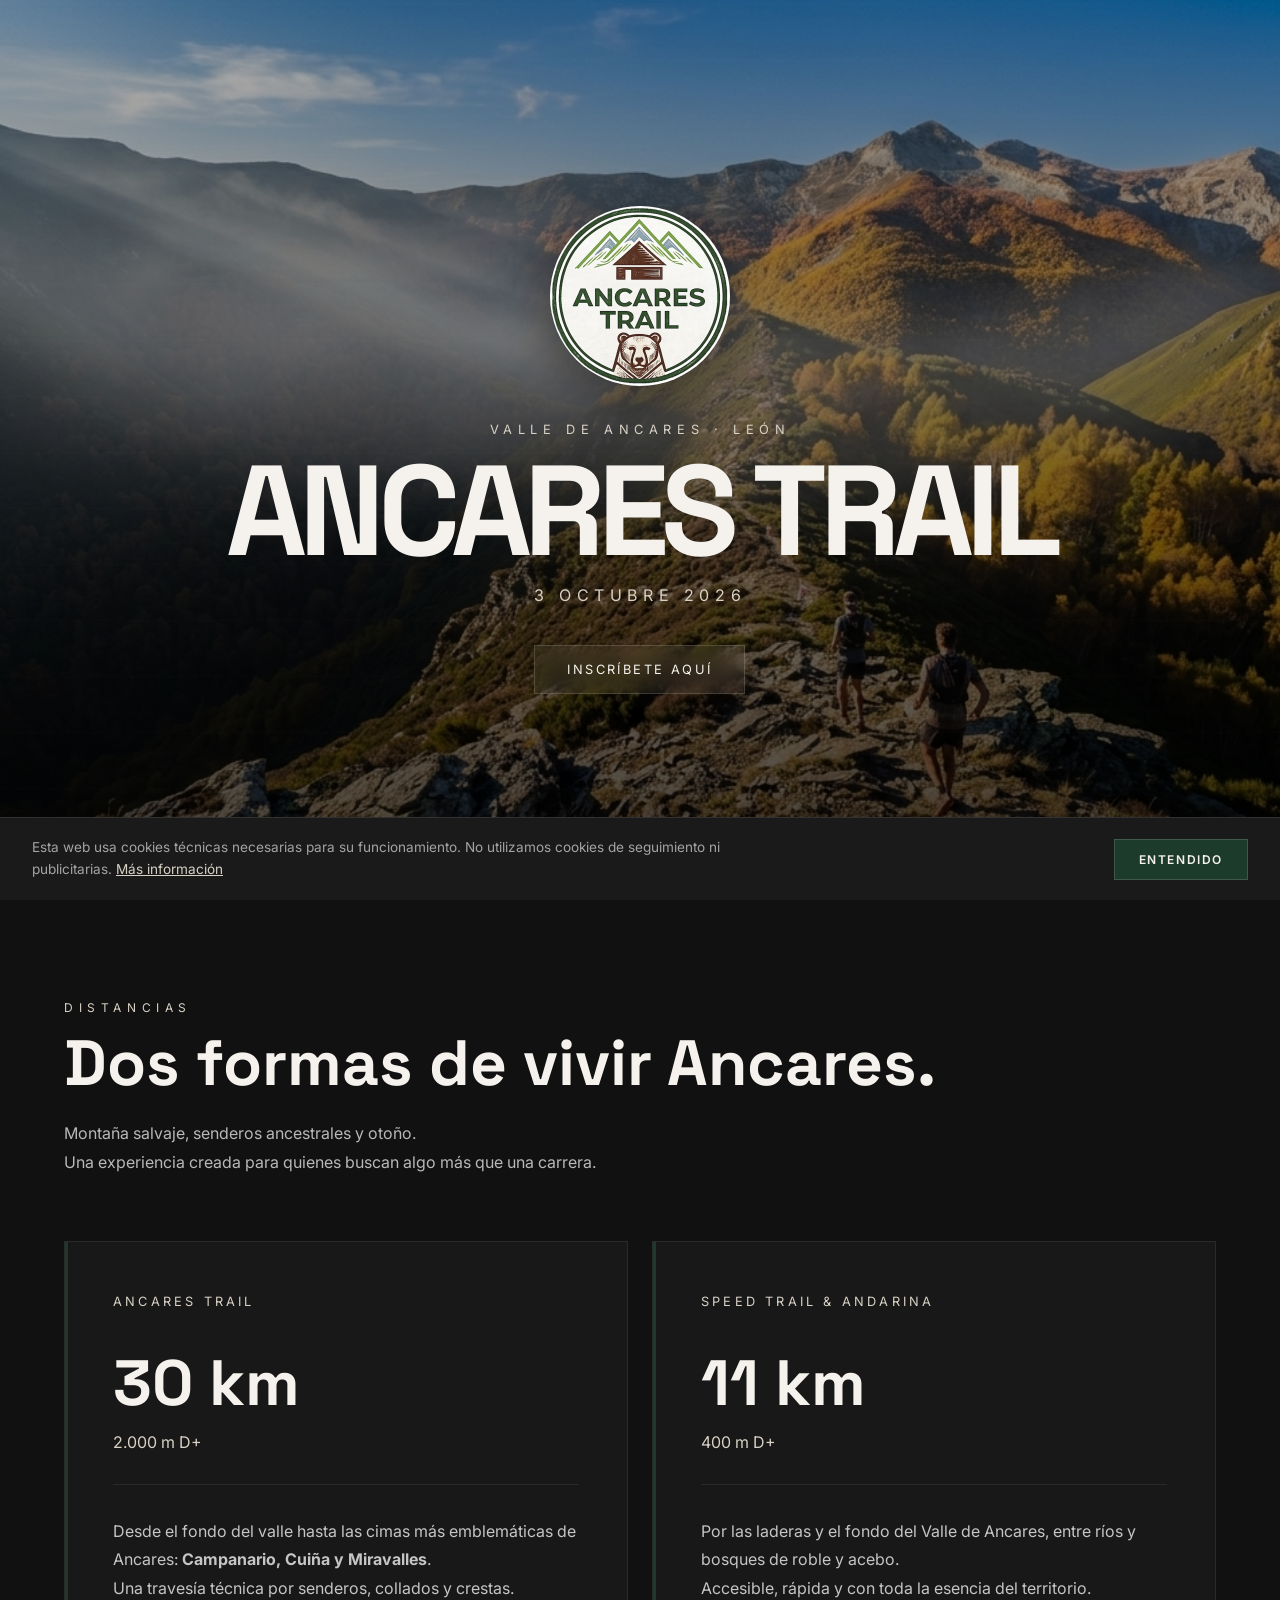
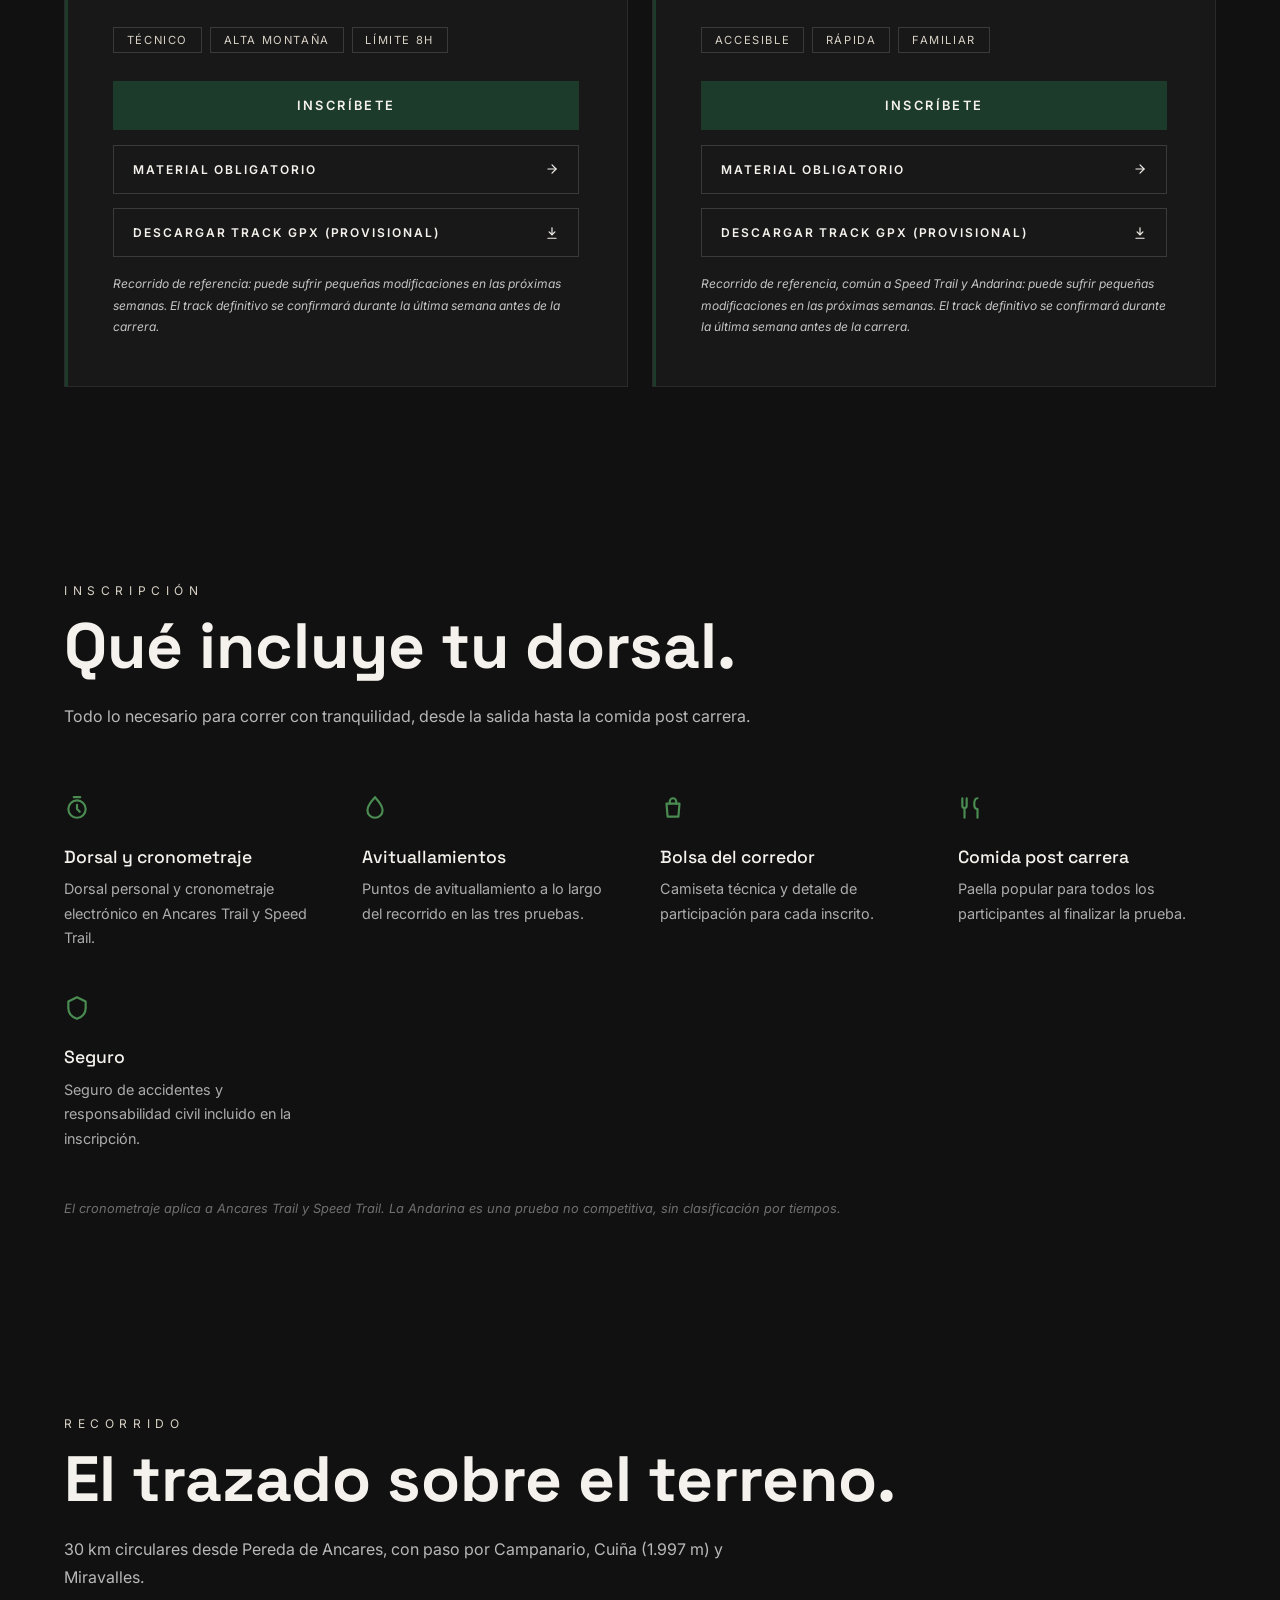
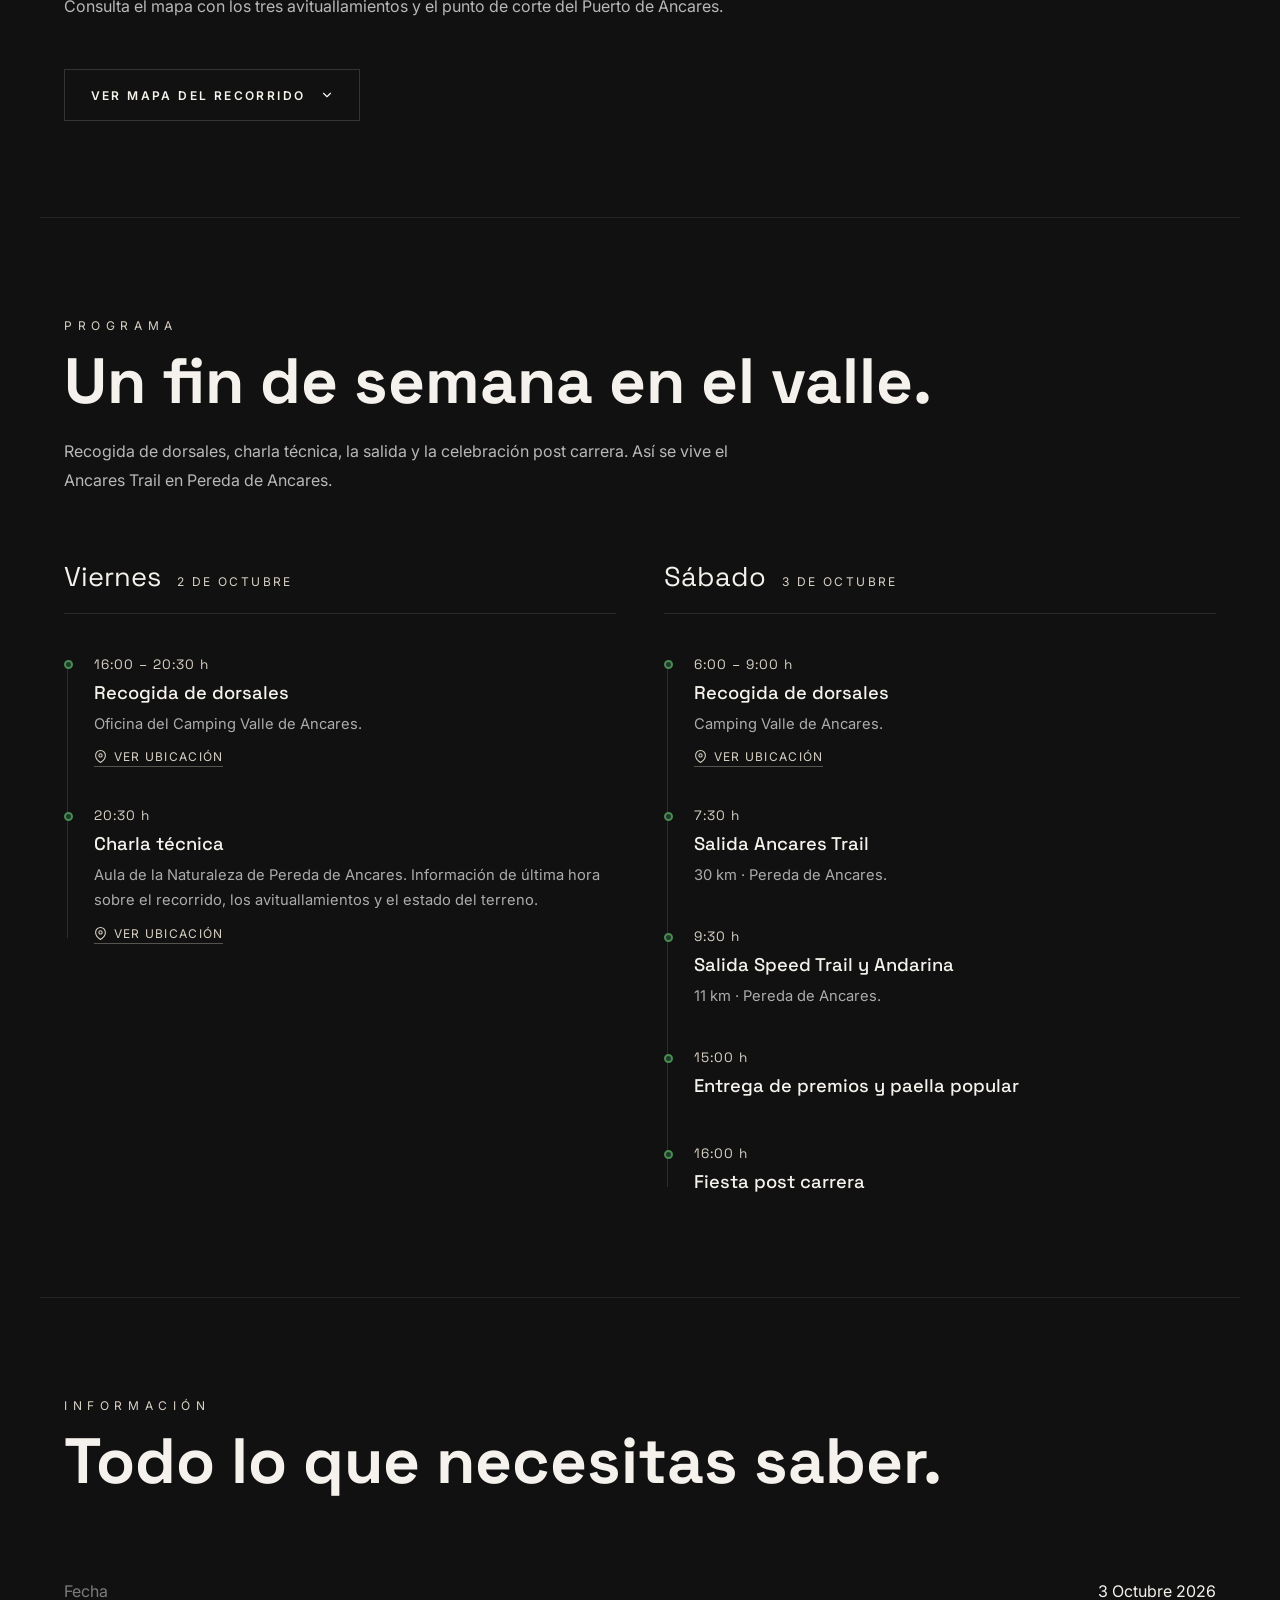
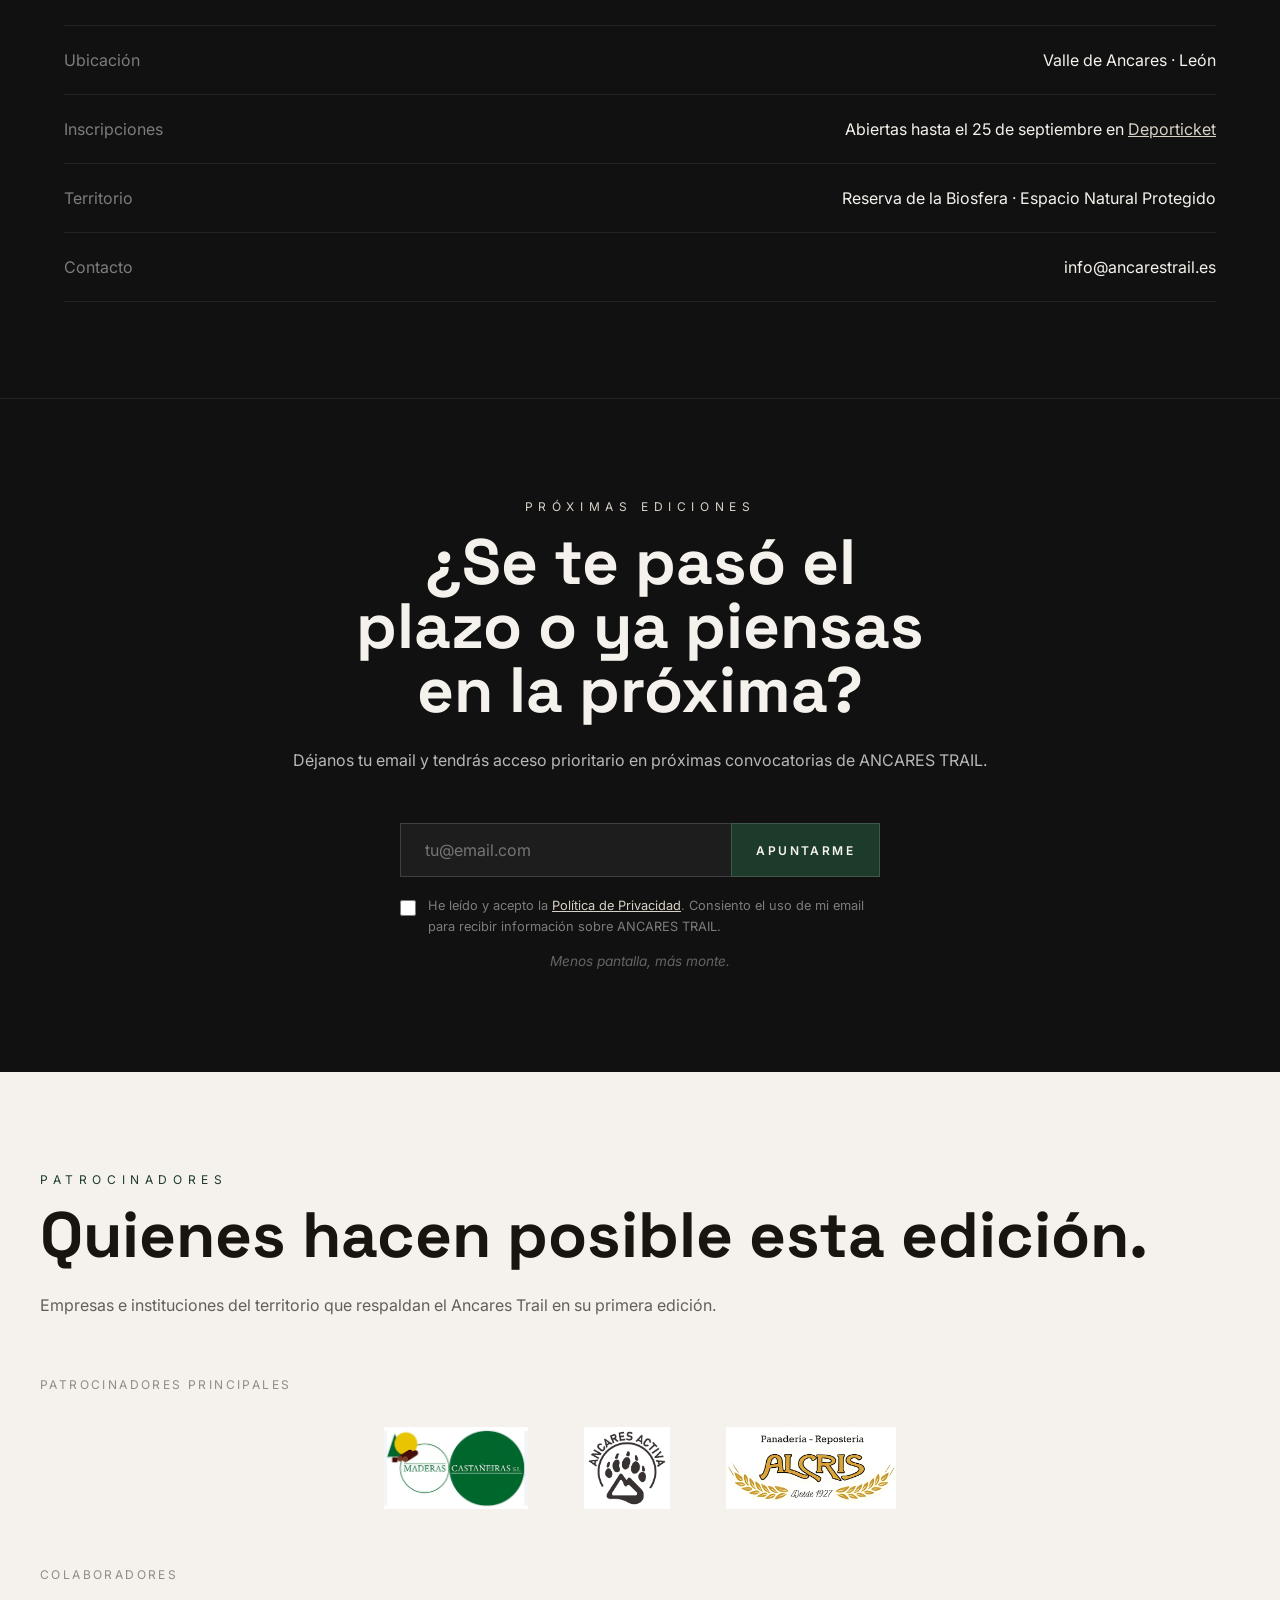
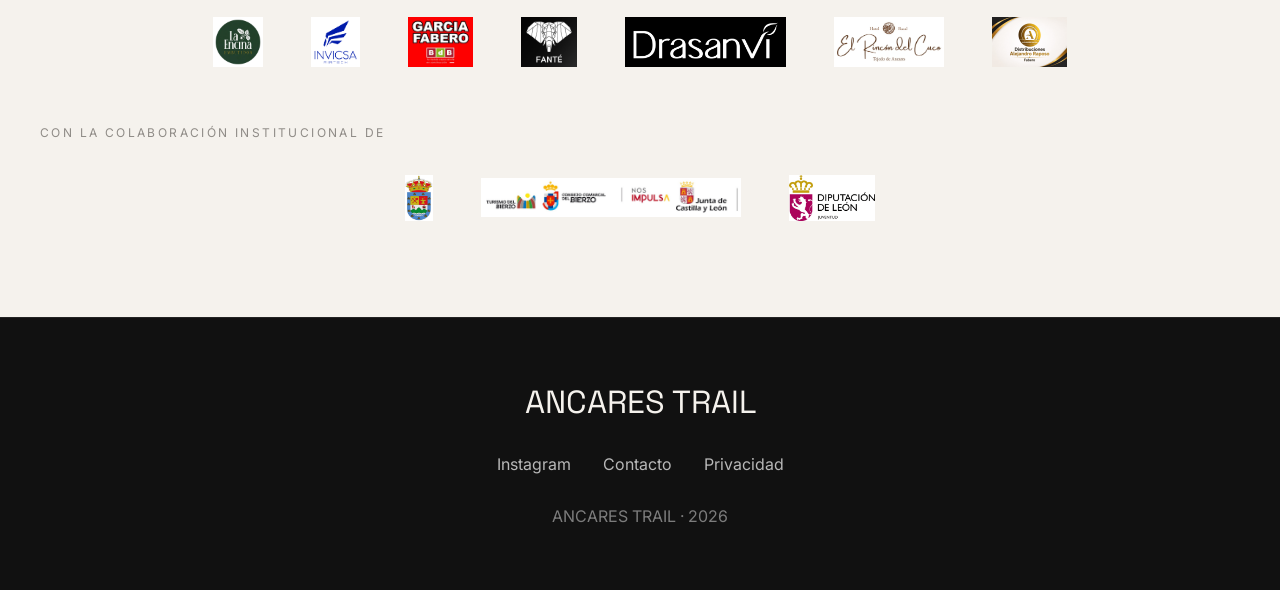
==== index.html @ 81d42a2b "Add files via upload" ====
<!DOCTYPE html>
<html lang="es">
<head>

<meta name="description" content="ANCARES TRAIL - carrera de trail running en el Valle de Ancares, El Bierzo, León, 3 de octubre de 2026:  30 km por Campanario, Cuiña y Miravalles. Montaña salvaje, otoño y una experiencia premium en uno de los territorios más espectaculares del norte de España. 3 de octubre de 2026.">
<meta name="keywords" content="Ancares Trail, trail running León, trail running El Bierzo, trail running Bierzo, carrera trail león 2026, carrera trail bierzo 2026, carrera trail norte España, carrera montaña León, trail Ancares, carrera trail España, trail running Castilla y León, Cuiña, Miravalles, Campanario, Valle de Ancares">
<meta name="author" content="ANCARES TRAIL">
<meta name="robots" content="index, follow">
<meta name="geo.region" content="ES-LE">
<meta name="geo.placename" content="Valle de Ancares, El Bierzo, León">
<link rel="canonical" href="https://ancarestrail.es/">

<link rel="icon" type="image/png" sizes="48x48" href="favicon-48x48.png">
<link rel="apple-touch-icon" href="apple-touch-icon.png">

<meta property="og:title" content="ANCARES TRAIL | Trail Running en el Valle de Ancares, El Bierzo - León 2026">
<meta property="og:description" content="Trail de alta montaña en Ancares, 30km y 2000m positivos, 3 de octubre de 2026.">
<meta property="og:image" content="https://ancarestrail.es/logo.jpg">
<meta property="og:url" content="https://ancarestrail.es/">
<meta property="og:type" content="website">

<meta name="twitter:card" content="summary_large_image">
<meta name="twitter:title" content="ANCARES TRAIL | Trail Running El Bierzo · León 2026">
<meta name="twitter:description" content="Trail running en el Valle de Ancares, El Bierzo - León 2026">
<meta name="twitter:image" content="https://ancarestrail.es/logo.jpg">

<script type="application/ld+json">
{
  "@context": "https://schema.org",
  "@type": "SportsEvent",
  "name": "ANCARES TRAIL",
  "alternateName": "Trail Running El Bierzo 2026",
  "startDate": "2026-10-03T08:00:00",
  "endDate": "2026-10-03T20:00:00",
  "eventAttendanceMode": "https://schema.org/OfflineEventAttendanceMode",
  "eventStatus": "https://schema.org/EventScheduled",
  "url": "https://ancarestrail.es",
  "location": {
    "@type": "Place",
    "name": "Valle de Ancares",
    "address": {
      "@type": "PostalAddress",
      "addressLocality": "Pereda de Ancares",
      "addressRegion": "León",
      "addressCountry": "ES",
      "postalCode": "24430"
    },
    "geo": {
      "@type": "GeoCoordinates",
      "latitude": "42.8333",
      "longitude": "-6.8167"
    }
  },
  "image": [
    "https://ancarestrail.es/AncaresTrail_CircoGlaciar.png",
    "https://ancarestrail.es/logo.jpg"
  ],
  "description": "Carrera de trail running en el Valle de Ancares y El Bierzo, León. 30 km por las cimas de Campanario, Cuiña y Miravalles con 2.000 m de desnivel positivo. 3 de octubre de 2026.",
  "keywords": "trail running León, trail El Bierzo, trail Ancares, carrera montaña León 2026, Os Ancares",
  "organizer": {
    "@type": "Organization",
    "name": "ANCARES TRAIL",
    "url": "https://ancarestrail.es",
    "email": "info@ancarestrail.es"
  },
  "offers": {
    "@type": "Offer",
    "availability": "https://schema.org/InStock",
    "validThrough": "2026-09-20",
    "url": "https://www.deporticket.com/web-evento/13855-ancares-trail"
  }
}
</script>

<meta charset="UTF-8">
<meta name="viewport" content="width=device-width, initial-scale=1.0">
<title>ANCARES TRAIL | Trail Running en el Valle de Ancares, El Bierzo - León 2026</title>

<link rel="preconnect" href="https://fonts.googleapis.com">
<link rel="preconnect" href="https://fonts.gstatic.com" crossorigin>
<link href="https://fonts.googleapis.com/css2?family=Inter:wght@300;400;500;600&family=Space+Grotesk:wght@400;500;700&display=swap" rel="stylesheet">

<style>

*{ margin:0; padding:0; box-sizing:border-box; max-width:100%; }

:root{
  --black:#111111;
  --forest:#1D3B2A;
  --stone:#D8D1C5;
  --off:#F5F2ED;
  --earth:#5E4632;
  --green:#4a8c52;
}

html{
  scroll-behavior:smooth;
  overflow-x:hidden;
  max-width:100%;
}

body{
  background:var(--black);
  color:var(--off);
  font-family:'Inter',sans-serif;
  overflow-x:hidden;
  max-width:100%;
  width:100%;
}

/* HERO */
.hero{
  position:relative;
  min-height:100vh;
  display:flex;
  align-items:center;
  justify-content:center;
  text-align:center;
  padding:2rem;
  overflow:hidden;
  background:#0f1f11;
}

/* Foto de fondo con zoom lento */
.hero-bg{
  position:absolute;
  inset:0;
  background-image: url('AncaresTrail_CircoGlaciar.png');
  background-size: cover;
  background-position: center 35%;
  background-repeat: no-repeat;
  animation: slowzoom 24s ease-in-out infinite alternate;
  will-change: transform;
}

/* Overlay: más oscuro abajo para que el texto respire */
.hero-overlay{
  position:absolute;
  inset:0;
  background:
    linear-gradient(
      to bottom,
      rgba(0,0,0,.30) 0%,
      rgba(0,0,0,.45) 40%,
      rgba(0,0,0,.72) 100%
    );
  z-index:1;
}

/* Líneas de curva de nivel */
.hero::before{
  content:'';
  position:absolute;
  inset:0;
  z-index:2;
  background: repeating-linear-gradient(
    0deg, transparent, transparent 55px,
    rgba(255,255,255,.018) 56px
  );
  pointer-events:none;
}

.hero-content{
  position:relative;
  z-index:3;
  max-width:900px;
  animation:fade 1.5s ease;
}

@keyframes slowzoom{
  from{ transform:scale(1.0); }
  to{   transform:scale(1.08); }
}

.logo{
  width:180px;
  aspect-ratio:1/1;
  object-fit:contain;
  border-radius:50%;
  margin-bottom:2rem;
  box-shadow:0 20px 50px rgba(0,0,0,.45);
}

.hero-small{
  text-transform:uppercase;
  letter-spacing:.35rem;
  font-size:.8rem;
  color:var(--stone);
  margin-bottom:1rem;
}

.hero h1{
  font-family:'Space Grotesk',sans-serif;
  font-size:clamp(4rem,10vw,8rem);
  line-height:.9;
  letter-spacing:-0.06em;
  margin-bottom:1rem;
}

.hero-date{
  letter-spacing:.35rem;
  text-transform:uppercase;
  color:var(--stone);
  margin-bottom:2.5rem;
}

.hero-btn{
  display:inline-block;
  padding:1rem 2rem;
  border:1px solid rgba(255,255,255,.15);
  color:var(--off);
  text-decoration:none;
  text-transform:uppercase;
  letter-spacing:.15rem;
  font-size:.8rem;
  background:rgba(255,255,255,.05);
  backdrop-filter:blur(10px);
  transition:.4s ease;
}

.hero-btn:hover{ background:rgba(255,255,255,.12); transform:translateY(-2px); }

/* INSCRIPCIÓN — CTA sólido hacia Deporticket */
.enroll-btn{
  display:inline-block;
  padding:1rem 2.2rem;
  border:1px solid var(--forest);
  background:var(--forest);
  color:var(--off);
  text-decoration:none;
  text-transform:uppercase;
  letter-spacing:.15rem;
  font-size:.8rem;
  font-weight:600;
  transition:.3s ease;
}

.enroll-btn:hover{ background:#2a5238; border-color:#2a5238; transform:translateY(-2px); }

.enroll-cta{
  max-width:600px;
  margin:0 auto 3rem;
  text-align:center;
  padding:2rem;
  border:1px solid rgba(255,255,255,.1);
  background:rgba(255,255,255,.03);
}

.enroll-cta p{
  color:rgba(255,255,255,.75);
  margin-bottom:1.2rem;
}

.enroll-cta .enroll-deadline{
  color:var(--stone);
  font-weight:600;
}

.card-actions .enroll-btn{
  width:100%;
  text-align:center;
  box-sizing:border-box;
}

/* SECTIONS */
.section{
  max-width:1200px;
  margin:auto;
  padding:6rem 1.5rem;
}

.eyebrow{
  display:inline-block;
  margin-bottom:1rem;
  text-transform:uppercase;
  letter-spacing:.35rem;
  color:var(--stone);
  font-size:.75rem;
}

.title{
  font-family:'Space Grotesk',sans-serif;
  font-size:clamp(2rem,5vw,4rem);
  line-height:1;
  margin-bottom:1.5rem;
}

.intro{
  max-width:700px;
  line-height:1.8;
  color:rgba(255,255,255,.7);
}

/* CARDS */
.cards{
  display:grid;
  grid-template-columns:repeat(auto-fit,minmax(300px,1fr));
  gap:1.5rem;
  margin-top:4rem;
}

.card{
  padding:3rem;
  border:1px solid rgba(255,255,255,.08);
  background:rgba(255,255,255,.03);
  transition:.4s ease;
  position:relative;
  overflow:hidden;
}

.card::before{
  content:'';
  position:absolute;
  left:0; top:0;
  width:3px; height:100%;
  background:var(--forest);
}

.card:hover{ transform:translateY(-8px); border-color:rgba(255,255,255,.18); }

.card-small{
  text-transform:uppercase;
  letter-spacing:.2rem;
  color:var(--stone);
  font-size:.8rem;
}

.card h3{
  font-family:'Space Grotesk',sans-serif;
  font-size:4rem;
  margin:2rem 0 .5rem;
}

.card-elev{ color:var(--stone); margin-bottom:2rem; }

.line{ width:100%; height:1px; background:rgba(255,255,255,.08); margin-bottom:2rem; }

.card p{ color:rgba(255,255,255,.75); line-height:1.8; }

.card-tags{
  margin-top:1.5rem;
  display:flex;
  gap:.5rem;
  flex-wrap:wrap;
}

.tag{
  font-size:.7rem;
  letter-spacing:.1rem;
  text-transform:uppercase;
  border:1px solid rgba(255,255,255,.15);
  padding:.3rem .8rem;
  color:var(--stone);
}

/* MATERIAL OBLIGATORIO — botón dentro de la tarjeta */
.material-btn{
  margin-top:1.8rem;
  width:100%;
  display:flex;
  align-items:center;
  justify-content:space-between;
  gap:.75rem;
  background:transparent;
  border:1px solid rgba(255,255,255,.15);
  color:var(--off);
  font-family:'Inter',sans-serif;
  font-size:.75rem;
  font-weight:600;
  letter-spacing:.12rem;
  text-transform:uppercase;
  padding:1rem 1.2rem;
  cursor:pointer;
  transition:.3s ease;
}

.material-btn:hover{ background:rgba(255,255,255,.06); border-color:rgba(255,255,255,.3); }

.material-btn svg{ width:14px; height:14px; flex-shrink:0; transition:.3s ease; }

.material-btn:hover svg{ transform:translateX(3px); }

/* Acciones de la tarjeta (material obligatorio + descarga GPX) */
.card-actions{
  margin-top:1.8rem;
  display:flex;
  flex-direction:column;
  gap:.9rem;
}

.card-actions .material-btn{ margin-top:0; }

.gpx-btn{ text-decoration:none; }

.gpx-note{
  margin-top:1rem;
  font-size:.75rem;
  color:rgba(255,255,255,.4);
  line-height:1.6;
  font-style:italic;
}

/* QUÉ INCLUYE LA INSCRIPCIÓN */
.includes-grid{
  display:grid;
  grid-template-columns:repeat(auto-fit,minmax(220px,1fr));
  gap:2.8rem 2.5rem;
  margin-top:4rem;
}

.includes-item svg{
  width:26px;
  height:26px;
  color:var(--green);
  margin-bottom:1.3rem;
}

.includes-item h4{
  font-family:'Space Grotesk',sans-serif;
  font-size:1.1rem;
  font-weight:500;
  margin-bottom:.6rem;
}

.includes-item p{
  color:rgba(255,255,255,.65);
  line-height:1.7;
  font-size:.9rem;
}

.includes-note{
  margin-top:3rem;
  font-size:.8rem;
  color:rgba(255,255,255,.4);
  line-height:1.6;
  font-style:italic;
}

/* MATERIAL OBLIGATORIO — modal */
.material-overlay{
  display:none;
  position:fixed;
  inset:0;
  background:rgba(0,0,0,.8);
  backdrop-filter:blur(6px);
  z-index:1000;
  align-items:center;
  justify-content:center;
  padding:1.5rem;
  opacity:0;
  transition:opacity .3s ease;
}

.material-overlay.show{ display:flex; opacity:1; }

.material-modal{
  background:#161616;
  border:1px solid rgba(255,255,255,.1);
  max-width:520px;
  width:100%;
  max-height:85vh;
  overflow-y:auto;
  padding:2.8rem 2.2rem;
  position:relative;
  transform:translateY(20px);
  transition:transform .3s ease;
}

.material-overlay.show .material-modal{ transform:translateY(0); }

.material-close{
  position:absolute;
  top:1.2rem;
  right:1.2rem;
  background:transparent;
  border:1px solid rgba(255,255,255,.15);
  color:var(--off);
  width:36px;
  height:36px;
  border-radius:50%;
  display:flex;
  align-items:center;
  justify-content:center;
  cursor:pointer;
  transition:.3s ease;
  padding:0;
}

.material-close:hover{ background:rgba(255,255,255,.08); }

.material-close svg{ width:16px; height:16px; }

.material-panel h3{
  font-family:'Space Grotesk',sans-serif;
  font-size:clamp(1.6rem,4vw,2.2rem);
  margin:.6rem 0 1.8rem;
}

.material-list{ list-style:none; }

.material-list li{
  display:flex;
  align-items:flex-start;
  gap:.9rem;
  padding:1rem 0;
  border-bottom:1px solid rgba(255,255,255,.08);
  color:rgba(255,255,255,.85);
  line-height:1.5;
  font-size:.95rem;
}

.material-list li:last-child{ border-bottom:none; }

.material-list li svg{
  width:18px;
  height:18px;
  flex-shrink:0;
  margin-top:.15rem;
  color:var(--green);
}

.material-list li em{ color:rgba(255,255,255,.5); font-style:italic; }

.material-note{
  margin-top:1.8rem;
  font-size:.8rem;
  color:rgba(255,255,255,.45);
  line-height:1.6;
  font-style:italic;
}

/* Móvil: el modal se convierte en bottom sheet para un acceso más fácil */
@media(max-width:480px){
  .material-overlay{ padding:0; align-items:flex-end; }
  .material-modal{
    max-width:100%;
    max-height:88vh;
    border-radius:20px 20px 0 0;
    padding:2.2rem 1.5rem 2.6rem;
  }
}

/* MAPA DEL RECORRIDO — botón desplegable */
.route-toggle{
  display:inline-flex;
  align-items:center;
  gap:.9rem;
  margin-top:3rem;
  width:auto;
  background:transparent;
  border:1px solid rgba(255,255,255,.15);
  color:var(--off);
  font-family:'Inter',sans-serif;
  font-size:.75rem;
  font-weight:600;
  letter-spacing:.15rem;
  text-transform:uppercase;
  padding:1.1rem 1.6rem;
  cursor:pointer;
  transition:.3s ease;
}

.route-toggle:hover{ background:rgba(255,255,255,.06); border-color:rgba(255,255,255,.3); }

.route-toggle .route-chevron{ width:14px; height:14px; flex-shrink:0; transition:transform .35s ease; }

.route-toggle[aria-expanded="true"] .route-chevron{ transform:rotate(180deg); }

/* MAPA DEL RECORRIDO — panel desplegable (animado con grid-template-rows) */
.route-panel{
  display:grid;
  grid-template-rows:0fr;
  transition:grid-template-rows .6s cubic-bezier(.4,0,.2,1);
}

.route-panel.open{ grid-template-rows:1fr; }

.route-panel-inner{ overflow:hidden; }

.route-panel-content{ padding-top:2.5rem; max-width:900px; }

.route-img-wrap{
  position:relative;
  border:1px solid rgba(255,255,255,.08);
  background:rgba(255,255,255,.03);
  overflow:hidden;
}

.route-img-btn{
  display:block;
  width:100%;
  padding:0;
  margin:0;
  border:none;
  background:transparent;
  cursor:zoom-in;
  line-height:0;
}

.route-img{
  display:block;
  width:100%;
  height:auto;
  aspect-ratio:1280/720;
  background:rgba(255,255,255,.03);
  transition:transform .5s ease;
}

.route-img-btn:hover .route-img{ transform:scale(1.02); }

.route-zoom-badge{
  position:absolute;
  right:1rem;
  bottom:1rem;
  display:flex;
  align-items:center;
  gap:.5rem;
  background:rgba(17,17,17,.75);
  backdrop-filter:blur(6px);
  border:1px solid rgba(255,255,255,.15);
  color:var(--off);
  font-size:.7rem;
  letter-spacing:.1rem;
  text-transform:uppercase;
  padding:.5rem .9rem;
  pointer-events:none;
}

.route-zoom-badge svg{ width:14px; height:14px; }

.route-caption{
  margin-top:1.2rem;
  display:flex;
  flex-wrap:wrap;
  align-items:baseline;
  justify-content:space-between;
  gap:.75rem 1.5rem;
  color:rgba(255,255,255,.55);
  font-size:.9rem;
  line-height:1.6;
}

.route-caption-link{
  background:none;
  border:none;
  padding:0;
  margin:0;
  color:var(--stone);
  text-decoration:underline;
  font-family:'Inter',sans-serif;
  font-size:.9rem;
  cursor:pointer;
  white-space:nowrap;
}

/* MAPA DEL RECORRIDO — visor ampliado (lightbox con zoom y arrastre) */
.lightbox-overlay{
  display:none;
  position:fixed;
  inset:0;
  background:rgba(0,0,0,.9);
  backdrop-filter:blur(6px);
  z-index:1000;
  align-items:center;
  justify-content:center;
  padding:1.5rem;
  opacity:0;
  transition:opacity .3s ease;
}

.lightbox-overlay.show{ display:flex; opacity:1; }

.lightbox-inner{
  display:flex;
  flex-direction:column;
  align-items:center;
  gap:1rem;
  max-width:1300px;
  width:100%;
  transform:translateY(20px);
  transition:transform .3s ease;
}

.lightbox-overlay.show .lightbox-inner{ transform:translateY(0); }

.lightbox-viewport{
  width:100%;
  height:78vh;
  max-height:820px;
  display:flex;
  overflow:auto;
  -webkit-overflow-scrolling:touch;
  border:1px solid rgba(255,255,255,.15);
  background:#0c0c0c;
  cursor:zoom-in;
  overscroll-behavior:contain;
}

.lightbox-viewport.zoomed{ cursor:grab; }
.lightbox-viewport.zoomed.dragging{ cursor:grabbing; }

.lightbox-img{
  display:block;
  margin:auto;
  max-width:100%;
  max-height:100%;
  user-select:none;
  -webkit-user-drag:none;
}

.lightbox-close{
  position:fixed;
  top:1.2rem;
  right:1.2rem;
  z-index:1001;
  background:rgba(17,17,17,.6);
  border:1px solid rgba(255,255,255,.2);
  color:var(--off);
  width:40px;
  height:40px;
  border-radius:50%;
  display:flex;
  align-items:center;
  justify-content:center;
  cursor:pointer;
  transition:.3s ease;
  padding:0;
}

.lightbox-close:hover{ background:rgba(255,255,255,.12); }

.lightbox-close svg{ width:18px; height:18px; }

.lightbox-hint{
  color:rgba(255,255,255,.45);
  font-size:.78rem;
  letter-spacing:.03rem;
  text-align:center;
}

@media(max-width:768px){
  .route-panel-content{ padding-top:2rem; }
}

@media(max-width:480px){
  .route-toggle{ width:100%; justify-content:space-between; }
  .lightbox-overlay{ padding:.75rem; }
  .lightbox-viewport{ height:72vh; }
  .lightbox-hint{ font-size:.72rem; padding:0 .5rem; }
}

/* PROGRAMA */
.programa{ border-top:1px solid rgba(255,255,255,.08); }

.program-grid{
  display:grid;
  grid-template-columns:repeat(auto-fit,minmax(320px,1fr));
  gap:4rem 3rem;
  margin-top:4rem;
}

.program-day-header{
  display:flex;
  align-items:baseline;
  gap:1rem;
  margin-bottom:2.6rem;
  padding-bottom:1.2rem;
  border-bottom:1px solid rgba(255,255,255,.1);
}

.program-day-label{
  font-family:'Space Grotesk',sans-serif;
  font-size:1.7rem;
}

.program-day-date{
  color:var(--stone);
  text-transform:uppercase;
  letter-spacing:.15rem;
  font-size:.75rem;
}

.program-timeline{
  position:relative;
  padding-left:1.9rem;
}

.program-timeline::before{
  content:'';
  position:absolute;
  left:3px;
  top:.4rem;
  bottom:.4rem;
  width:1px;
  background:rgba(255,255,255,.12);
}

.program-item{
  position:relative;
  padding-bottom:2.5rem;
}

.program-item:last-child{ padding-bottom:0; }

.program-item::before{
  content:'';
  position:absolute;
  left:-1.9rem;
  top:.3rem;
  width:9px;
  height:9px;
  border-radius:50%;
  background:var(--forest);
  border:2px solid var(--green);
  box-sizing:border-box;
}

.program-time{
  font-family:'Space Grotesk',sans-serif;
  color:var(--stone);
  font-size:.85rem;
  letter-spacing:.06rem;
  margin-bottom:.5rem;
}

.program-content h4{
  font-family:'Space Grotesk',sans-serif;
  font-size:1.15rem;
  font-weight:500;
  margin-bottom:.5rem;
}

.program-content p{
  color:rgba(255,255,255,.65);
  line-height:1.7;
  font-size:.92rem;
}

.program-location{
  display:inline-flex;
  align-items:center;
  gap:.4rem;
  margin-top:.8rem;
  color:var(--stone);
  font-size:.75rem;
  text-transform:uppercase;
  letter-spacing:.08rem;
  text-decoration:none;
  border-bottom:1px solid rgba(216,209,197,.35);
  padding-bottom:2px;
  transition:.3s ease;
}

.program-location:hover{ color:var(--off); border-color:var(--off); }

.program-location svg{ width:13px; height:13px; flex-shrink:0; }

@media(max-width:768px){
  .program-grid{ gap:3.5rem 2rem; }
}

/* INFO */
.info{ border-top:1px solid rgba(255,255,255,.08); }

.info-grid{ margin-top:4rem; }

.info-row{
  display:flex;
  justify-content:space-between;
  gap:2rem;
  padding:1.5rem 0;
  border-bottom:1px solid rgba(255,255,255,.08);
}

.info-row span{ color:rgba(255,255,255,.45); }

/* LISTA DE ESPERA */
.waitlist-section{
  border-top:1px solid rgba(255,255,255,.08);
  padding: 6rem 1.5rem;
  text-align:center;
}

.waitlist-section .eyebrow{ margin-bottom:1rem; }

.waitlist-section .title{
  max-width:600px;
  margin: 0 auto 1.5rem;
}

.waitlist-section .intro{
  margin: 0 auto 3rem;
  text-align:center;
}

/* iframe Brevo — fondo oscuro para integrarlo */
.brevo-iframe-wrap{
  max-width: 540px;
  margin: 0 auto;
  border: 1px solid rgba(255,255,255,.1);
  background: rgba(255,255,255,.03);
  overflow: hidden;
}

.brevo-iframe-wrap iframe{
  display: block;
  width: 100%;
  border: none;
  /* forzamos fondo transparente mediante filtro */
  filter: invert(0);
}

/* PATROCINADORES */
.sponsors{
  background:var(--off);
  padding:6rem 1.5rem;
}

.sponsors-inner{
  max-width:1200px;
  margin:0 auto;
}

.sponsors .eyebrow{ color:var(--forest); }

.sponsors .title{ color:#18140f; }

.sponsors .intro{ color:rgba(20,16,12,.65); }

.sponsors-tier{ margin-top:3.6rem; }

.sponsors-tier-label{
  display:block;
  text-transform:uppercase;
  letter-spacing:.15rem;
  font-size:.75rem;
  color:rgba(20,16,12,.45);
  margin-bottom:2.2rem;
}

/* Rejilla: cada logo se dimensiona por altura, el ancho lo marca su proporción real */
.sponsors-grid{
  display:flex;
  flex-wrap:wrap;
  align-items:center;
  justify-content:center;
  gap:3rem 3.5rem;
}

.sponsors-grid img{
  display:block;
  height:82px;
  width:auto;
  max-width:230px;
  object-fit:contain;
  transition:transform .3s ease;
}

.sponsors-grid img:hover{ transform:translateY(-3px); }

.sponsors-grid--secondary{ gap:2.4rem 3rem; }

.sponsors-grid--secondary img{ height:50px; max-width:180px; }

.sponsors-grid--institutional{ gap:2.4rem 3rem; }

.sponsors-grid--institutional img{ height:46px; max-width:260px; }

@media(max-width:768px){
  .sponsors{ padding:5rem 1.5rem; }
  .sponsors-tier{ margin-top:3rem; }
  .sponsors-grid{ gap:2.2rem 2.4rem; }
  .sponsors-grid img{ height:62px; max-width:190px; }
  .sponsors-grid--secondary{ gap:1.8rem 2.2rem; }
  .sponsors-grid--secondary img{ height:42px; max-width:150px; }
  .sponsors-grid--institutional{ gap:1.8rem 2.2rem; }
  .sponsors-grid--institutional img{ height:38px; max-width:220px; }
}

@media(max-width:480px){
  .sponsors-grid{ gap:1.8rem 1.8rem; }
  .sponsors-grid img{ height:52px; }
  .sponsors-grid--secondary img{ height:36px; }
  .sponsors-grid--institutional img{ height:32px; }
}

/* FOOTER */
footer{
  padding:4rem 1.5rem;
  border-top:1px solid rgba(255,255,255,.08);
  text-align:center;
}

footer p{ color:rgba(255,255,255,.45); }

.footer-logo{
  font-family:'Space Grotesk',sans-serif;
  font-size:2rem;
  margin-bottom:1rem;
}

.footer-links{
  display:flex;
  justify-content:center;
  gap:2rem;
  margin:2rem 0;
}

.footer-links a{
  color:rgba(255,255,255,.7);
  text-decoration:none;
  transition:.3s;
}

.footer-links a:hover{ color:var(--off); }

/* ANIMATIONS */
.fade{
  opacity:0;
  transform:translateY(40px);
  transition:1s ease;
}

.fade.show{ opacity:1; transform:translateY(0); }

@keyframes fade{
  from{ opacity:0; transform:translateY(30px); }
  to{ opacity:1; transform:translateY(0); }
}

/* MOBILE */
@media(max-width:768px){
  .section{ padding:5rem 1.5rem; }
  .card{ padding:2rem; }
  .card h3{ font-size:3rem; }
  .info-row{ flex-direction:column; gap:.5rem; }
  .waitlist-section{ padding:5rem 1.5rem; }
  .hero h1{ letter-spacing:-0.03em; }
}

@media(max-width:480px){
  .cards{ grid-template-columns:1fr; }
}

@media(max-width:400px){
  .form-row{ flex-direction:column; }
  .form-row input{
    border-right:1px solid rgba(255,255,255,.15) !important;
    border-bottom:none !important;
    width:100% !important;
  }
  .form-row button{ width:100% !important; }
}

</style>
</head>
<body>

<!-- HERO -->
<section class="hero">
  <div class="hero-bg"></div>
  <div class="hero-overlay"></div>
  <div class="hero-content">
    <img class="logo" src="logo.jpg" alt="ANCARES TRAIL">
    <p class="hero-small">VALLE DE ANCARES · LEÓN</p>
    <h1>ANCARES TRAIL</h1>
    <p class="hero-date">3 OCTUBRE 2026</p>
    <a href="https://www.deporticket.com/web-evento/13855-ancares-trail" target="_blank" rel="noopener" class="hero-btn">Inscríbete aquí</a>
  </div>
</section>

<!-- DISTANCIAS -->
<section class="section fade">
  <span class="eyebrow">DISTANCIAS</span>
  <h2 class="title">Dos formas de vivir Ancares.</h2>
  <p class="intro">
    Montaña salvaje, senderos ancestrales y otoño.<br>
    Una experiencia creada para quienes buscan algo más que una carrera.
  </p>

  <div class="cards">
    <div class="card">
      <span class="card-small">ANCARES TRAIL</span>
      <h3>30 km</h3>
      <div class="card-elev">2.000 m D+</div>
      <div class="line"></div>
      <p>
        Desde el fondo del valle hasta las cimas más emblemáticas de Ancares: <strong>Campanario, Cuiña y Miravalles</strong>.<br>
        Una travesía técnica por senderos, collados y crestas.
      </p>
      <div class="card-tags">
        <span class="tag">Técnico</span>
        <span class="tag">Alta montaña</span>
        <span class="tag">Límite 8h</span>
      </div>
      <div class="card-actions">
        <a class="enroll-btn" href="https://www.deporticket.com/web-evento/13855-ancares-trail" target="_blank" rel="noopener">Inscríbete</a>
        <button class="material-btn" type="button" onclick="openMaterial('30k')">
          <span>Material obligatorio</span>
          <svg viewBox="0 0 24 24" fill="none" stroke="currentColor" stroke-width="2" stroke-linecap="round" stroke-linejoin="round"><line x1="5" y1="12" x2="19" y2="12"></line><polyline points="12 5 19 12 12 19"></polyline></svg>
        </button>
        <a class="material-btn gpx-btn" href="AncaresTrail2026-30km_PROVISIONAL.gpx" download>
          <span>Descargar track GPX (provisional)</span>
          <svg viewBox="0 0 24 24" fill="none" stroke="currentColor" stroke-width="2" stroke-linecap="round" stroke-linejoin="round"><path d="M12 3v12"></path><polyline points="7 10 12 15 17 10"></polyline><path d="M5 21h14"></path></svg>
        </a>
      </div>
      <p class="gpx-note">Recorrido de referencia: puede sufrir pequeñas modificaciones en las próximas semanas. El track definitivo se confirmará durante la última semana antes de la carrera.</p>
    </div>

    <div class="card">
      <span class="card-small">SPEED TRAIL &amp; ANDARINA</span>
      <h3>11 km</h3>
      <div class="card-elev">400 m D+</div>
      <div class="line"></div>
      <p>
        Por las laderas y el fondo del Valle de Ancares, entre ríos y bosques de roble y acebo.<br>
        Accesible, rápida y con toda la esencia del territorio.
      </p>
      <div class="card-tags">
        <span class="tag">Accesible</span>
        <span class="tag">Rápida</span>
        <span class="tag">Familiar</span>
      </div>
      <div class="card-actions">
        <a class="enroll-btn" href="https://www.deporticket.com/web-evento/13855-ancares-trail" target="_blank" rel="noopener">Inscríbete</a>
        <button class="material-btn" type="button" onclick="openMaterial('11k')">
          <span>Material obligatorio</span>
          <svg viewBox="0 0 24 24" fill="none" stroke="currentColor" stroke-width="2" stroke-linecap="round" stroke-linejoin="round"><line x1="5" y1="12" x2="19" y2="12"></line><polyline points="12 5 19 12 12 19"></polyline></svg>
        </button>
        <a class="material-btn gpx-btn" href="SpeedTrail-Ancares2026-11km_PROVISIONAL.gpx" download>
          <span>Descargar track GPX (provisional)</span>
          <svg viewBox="0 0 24 24" fill="none" stroke="currentColor" stroke-width="2" stroke-linecap="round" stroke-linejoin="round"><path d="M12 3v12"></path><polyline points="7 10 12 15 17 10"></polyline><path d="M5 21h14"></path></svg>
        </a>
      </div>
      <p class="gpx-note">Recorrido de referencia, común a Speed Trail y Andarina: puede sufrir pequeñas modificaciones en las próximas semanas. El track definitivo se confirmará durante la última semana antes de la carrera.</p>
    </div>
  </div>
</section>

<!-- QUÉ INCLUYE LA INSCRIPCIÓN -->
<section class="section fade" id="incluye">
  <span class="eyebrow">INSCRIPCIÓN</span>
  <h2 class="title">Qué incluye tu dorsal.</h2>
  <p class="intro">
    Todo lo necesario para correr con tranquilidad, desde la salida hasta la comida post carrera.
  </p>

  <div class="includes-grid">
    <div class="includes-item">
      <svg viewBox="0 0 24 24" fill="none" stroke="currentColor" stroke-width="2" stroke-linecap="round" stroke-linejoin="round"><circle cx="12" cy="13" r="8"></circle><path d="M12 9v4l2.5 2.5"></path><path d="M9 2h6"></path></svg>
      <h4>Dorsal y cronometraje</h4>
      <p>Dorsal personal y cronometraje electrónico en Ancares Trail y Speed Trail.</p>
    </div>

    <div class="includes-item">
      <svg viewBox="0 0 24 24" fill="none" stroke="currentColor" stroke-width="2" stroke-linecap="round" stroke-linejoin="round"><path d="M12 2s7 7.58 7 12a7 7 0 1 1-14 0c0-4.42 7-12 7-12z"></path></svg>
      <h4>Avituallamientos</h4>
      <p>Puntos de avituallamiento a lo largo del recorrido en las tres pruebas.</p>
    </div>

    <div class="includes-item">
      <svg viewBox="0 0 24 24" fill="none" stroke="currentColor" stroke-width="2" stroke-linecap="round" stroke-linejoin="round"><path d="M6 8h12l-1 12H7L6 8z"></path><path d="M9 8V6a3 3 0 0 1 6 0v2"></path></svg>
      <h4>Bolsa del corredor</h4>
      <p>Camiseta técnica y detalle de participación para cada inscrito.</p>
    </div>

    <div class="includes-item">
      <svg viewBox="0 0 24 24" fill="none" stroke="currentColor" stroke-width="2" stroke-linecap="round" stroke-linejoin="round"><path d="M4 3v7a2 2 0 0 0 2 2h0a2 2 0 0 0 2-2V3"></path><path d="M6 12v9"></path><path d="M18 3c-1.7 0-3 1.8-3 5.5S16.3 13 18 13v8"></path></svg>
      <h4>Comida post carrera</h4>
      <p>Paella popular para todos los participantes al finalizar la prueba.</p>
    </div>

    <div class="includes-item">
      <svg viewBox="0 0 24 24" fill="none" stroke="currentColor" stroke-width="2" stroke-linecap="round" stroke-linejoin="round"><path d="M12 2l8 4v6c0 5-3.5 8.5-8 10-4.5-1.5-8-5-8-10V6l8-4z"></path></svg>
      <h4>Seguro</h4>
      <p>Seguro de accidentes y responsabilidad civil incluido en la inscripción.</p>
    </div>
  </div>

  <p class="includes-note">El cronometraje aplica a Ancares Trail y Speed Trail. La Andarina es una prueba no competitiva, sin clasificación por tiempos.</p>
</section>

<!-- RECORRIDO -->
<section class="section fade" id="recorrido">
  <span class="eyebrow">RECORRIDO</span>
  <h2 class="title">El trazado sobre el terreno.</h2>
  <p class="intro">
    30 km circulares desde Pereda de Ancares, con paso por Campanario, Cuiña (1.997 m) y Miravalles.<br>
    Consulta el mapa con los tres avituallamientos y el punto de corte del Puerto de Ancares.
  </p>

  <button
    class="route-toggle"
    type="button"
    id="routeToggleBtn"
    aria-expanded="false"
    aria-controls="routePanel"
    onclick="toggleRoute()"
  >
    <span id="routeToggleLabel">Ver mapa del recorrido</span>
    <svg class="route-chevron" viewBox="0 0 24 24" fill="none" stroke="currentColor" stroke-width="2" stroke-linecap="round" stroke-linejoin="round"><polyline points="6 9 12 15 18 9"></polyline></svg>
  </button>

  <div class="route-panel" id="routePanel">
    <div class="route-panel-inner">
      <div class="route-panel-content">
        <div class="route-img-wrap">
          <button type="button" class="route-img-btn" onclick="openRouteLightbox()" aria-label="Ampliar mapa del recorrido">
            <img
              id="routeImg"
              class="route-img"
              data-src="recorrido-ancares-trail.webp"
              alt="Mapa del recorrido de Ancares Trail: 30 km circulares desde Pereda de Ancares, con paso por Braña de Pereda, Campanario, Cuiña (1.997 m), Puerto de Ancares y Miravalles (1.966 m). Incluye el trazado de la Speed Trail y Andarina y los tres avituallamientos."
              width="1280"
              height="720"
              loading="lazy"
            >
          </button>
          <span class="route-zoom-badge" aria-hidden="true">
            <svg viewBox="0 0 24 24" fill="none" stroke="currentColor" stroke-width="2" stroke-linecap="round" stroke-linejoin="round"><circle cx="11" cy="11" r="8"></circle><line x1="21" y1="21" x2="16.65" y2="16.65"></line></svg>
            Ampliar
          </span>
        </div>
        <div class="route-caption">
          <span>Ancares Trail (30 km) y Speed Trail (11 km), con los tres avituallamientos y el corte de tiempo en el Puerto de Ancares.</span>
          <button type="button" class="route-caption-link" onclick="openRouteLightbox()">Ver en detalle</button>
        </div>
      </div>
    </div>
  </div>
</section>

<!-- PROGRAMA -->
<section class="section programa fade" id="programa">
  <span class="eyebrow">PROGRAMA</span>
  <h2 class="title">Un fin de semana en el valle.</h2>
  <p class="intro">
    Recogida de dorsales, charla técnica, la salida y la celebración post carrera.
    Así se vive el Ancares Trail en Pereda de Ancares.
  </p>

  <div class="program-grid">

    <div class="program-day">
      <div class="program-day-header">
        <span class="program-day-label">Viernes</span>
        <span class="program-day-date">2 de octubre</span>
      </div>
      <div class="program-timeline">

        <div class="program-item">
          <div class="program-time">16:00 – 20:30 h</div>
          <div class="program-content">
            <h4>Recogida de dorsales</h4>
            <p>Oficina del Camping Valle de Ancares.</p>
            <a class="program-location" href="https://maps.app.goo.gl/1CkLJ3MetbPDMpET8" target="_blank" rel="noopener">
              <svg viewBox="0 0 24 24" fill="none" stroke="currentColor" stroke-width="2" stroke-linecap="round" stroke-linejoin="round"><path d="M21 10c0 7-9 13-9 13s-9-6-9-13a9 9 0 0 1 18 0z"></path><circle cx="12" cy="10" r="3"></circle></svg>
              Ver ubicación
            </a>
          </div>
        </div>

        <div class="program-item">
          <div class="program-time">20:30 h</div>
          <div class="program-content">
            <h4>Charla técnica</h4>
            <p>Aula de la Naturaleza de Pereda de Ancares. Información de última hora sobre el recorrido, los avituallamientos y el estado del terreno.</p>
            <a class="program-location" href="https://www.google.com/maps?q=42.8293903,-6.7483296" target="_blank" rel="noopener">
              <svg viewBox="0 0 24 24" fill="none" stroke="currentColor" stroke-width="2" stroke-linecap="round" stroke-linejoin="round"><path d="M21 10c0 7-9 13-9 13s-9-6-9-13a9 9 0 0 1 18 0z"></path><circle cx="12" cy="10" r="3"></circle></svg>
              Ver ubicación
            </a>
          </div>
        </div>

      </div>
    </div>

    <div class="program-day">
      <div class="program-day-header">
        <span class="program-day-label">Sábado</span>
        <span class="program-day-date">3 de octubre</span>
      </div>
      <div class="program-timeline">

        <div class="program-item">
          <div class="program-time">6:00 – 9:00 h</div>
          <div class="program-content">
            <h4>Recogida de dorsales</h4>
            <p>Camping Valle de Ancares.</p>
            <a class="program-location" href="https://maps.app.goo.gl/1CkLJ3MetbPDMpET8" target="_blank" rel="noopener">
              <svg viewBox="0 0 24 24" fill="none" stroke="currentColor" stroke-width="2" stroke-linecap="round" stroke-linejoin="round"><path d="M21 10c0 7-9 13-9 13s-9-6-9-13a9 9 0 0 1 18 0z"></path><circle cx="12" cy="10" r="3"></circle></svg>
              Ver ubicación
            </a>
          </div>
        </div>

        <div class="program-item">
          <div class="program-time">7:30 h</div>
          <div class="program-content">
            <h4>Salida Ancares Trail</h4>
            <p>30 km · Pereda de Ancares.</p>
          </div>
        </div>

        <div class="program-item">
          <div class="program-time">9:30 h</div>
          <div class="program-content">
            <h4>Salida Speed Trail y Andarina</h4>
            <p>11 km · Pereda de Ancares.</p>
          </div>
        </div>

        <div class="program-item">
          <div class="program-time">15:00 h</div>
          <div class="program-content">
            <h4>Entrega de premios y paella popular</h4>
          </div>
        </div>

        <div class="program-item">
          <div class="program-time">16:00 h</div>
          <div class="program-content">
            <h4>Fiesta post carrera</h4>
          </div>
        </div>

      </div>
    </div>

  </div>
</section>

<!-- INFO -->
<section class="section info fade" id="info">
  <span class="eyebrow">INFORMACIÓN</span>
  <h2 class="title">Todo lo que necesitas saber.</h2>
  <div class="info-grid">
    <div class="info-row">
      <span>Fecha</span>
      <p>3 Octubre 2026</p>
    </div>
    <div class="info-row">
      <span>Ubicación</span>
      <p>Valle de Ancares · León</p>
    </div>
    <div class="info-row">
      <span>Inscripciones</span>
      <p>Abiertas hasta el 25 de septiembre en <a href="https://www.deporticket.com/web-evento/13855-ancares-trail" target="_blank" rel="noopener" style="color:var(--stone); text-decoration:underline;">Deporticket</a></p>
    </div>
    <div class="info-row">
      <span>Territorio</span>
      <p>Reserva de la Biosfera · Espacio Natural Protegido</p>
    </div>
    <div class="info-row">
      <span>Contacto</span>
      <p>info@ancarestrail.es</p>
    </div>
  </div>
</section>

<!-- LISTA DE ESPERA -->
<section class="waitlist-section fade" id="waitlist">
  <span class="eyebrow">PRÓXIMAS EDICIONES</span>
  <h2 class="title">¿Se te pasó el plazo o ya piensas en la próxima?</h2>
  <p class="intro">
    Déjanos tu email y tendrás acceso prioritario en próximas convocatorias de ANCARES TRAIL.
  </p>

  <div style="max-width:480px; margin:0 auto;">
    <div class="form-row" style="display:flex;">
      <input
        type="email"
        id="emailInput"
        placeholder="tu@email.com"
        style="flex:1; background:rgba(255,255,255,.05); border:1px solid rgba(255,255,255,.15); border-right:none; color:#F5F2ED; font-family:'Inter',sans-serif; font-size:1rem; padding:1rem 1.5rem; outline:none;"
      />
      <button
        onclick="submitBrevo()"
        style="background:#1D3B2A; color:#F5F2ED; border:1px solid rgba(255,255,255,.15); font-family:'Inter',sans-serif; font-size:.75rem; font-weight:600; letter-spacing:.15rem; text-transform:uppercase; padding:1rem 1.5rem; cursor:pointer; white-space:nowrap; transition:.3s;"
        onmouseover="this.style.background='#2a5238'"
        onmouseout="this.style.background='#1D3B2A'"
      >
        Apuntarme
      </button>
    </div>
    <label style="display:flex; align-items:flex-start; gap:.75rem; margin-top:1.2rem; cursor:pointer; text-align:left;">
      <input
        type="checkbox"
        id="privacyCheck"
        style="margin-top:.25rem; min-width:16px; height:16px; accent-color:#1D3B2A; cursor:pointer;"
      />
      <span style="font-size:.8rem; color:rgba(255,255,255,.45); line-height:1.6;">
        He leído y acepto la
        <a href="/privacidad.html" target="_blank" style="color:var(--stone); text-decoration:underline;">Política de Privacidad</a>.
        Consiento el uso de mi email para recibir información sobre ANCARES TRAIL.
      </span>
    </label>
    <p id="formMsg" style="margin-top:1rem; font-size:.85rem; color:rgba(255,255,255,.35); font-style:italic; min-height:1.4rem;">
      Menos pantalla, más monte.
    </p>
  </div>
</section>

<!-- PATROCINADORES -->
<section class="sponsors fade" id="patrocinadores">
  <div class="sponsors-inner">
    <span class="eyebrow">PATROCINADORES</span>
    <h2 class="title">Quienes hacen posible esta edición.</h2>
    <p class="intro">
      Empresas e instituciones del territorio que respaldan el Ancares Trail en su primera edición.
    </p>

    <div class="sponsors-tier">
      <span class="sponsors-tier-label">Patrocinadores principales</span>
      <div class="sponsors-grid">
        <img src="logos/maderas-castaneira.png" alt="Maderas Castañeira" loading="lazy" width="600" height="342">
        <img src="logos/ancares-activa.png" alt="Ancares Activa" loading="lazy" width="530" height="507">
        <img src="logos/panaderia-alcris.png" alt="Panadería Alcris" loading="lazy" width="600" height="289">
      </div>
    </div>

    <div class="sponsors-tier">
      <span class="sponsors-tier-label">Colaboradores</span>
      <div class="sponsors-grid sponsors-grid--secondary">
        <img src="logos/embutidos-la-encina.png" alt="Embutidos La Encina" loading="lazy" width="598" height="600">
        <img src="logos/invicsa-airtech.png" alt="Invicsa Airtech" loading="lazy" width="532" height="538">
        <img src="logos/ferreteria-fabero.png" alt="Ferretería García Fabero" loading="lazy" width="600" height="466">
        <img src="logos/fante.png" alt="Fanté" loading="lazy" width="600" height="534">
        <img src="logos/drasanvi.png" alt="Drasanvi" loading="lazy" width="600" height="186">
        <img src="logos/el-rincon-del-cuco.png" alt="El Rincón del Cuco" loading="lazy" width="600" height="273">
        <img src="logos/distribuciones-raposo.png" alt="Distribuciones Alejandro Raposo" loading="lazy" width="600" height="400">
      </div>
    </div>

    <div class="sponsors-tier">
      <span class="sponsors-tier-label">Con la colaboración institucional de</span>
      <div class="sponsors-grid sponsors-grid--institutional">
        <img src="logos/ayuntamiento-valle-de-ancares.png" alt="Ayuntamiento de Valle de Ancares" loading="lazy" width="182" height="308">
        <img src="logos/consejo-comarcal-bierzo.png" alt="Consejo Comarcal del Bierzo, Turismo del Bierzo y Junta de Castilla y León" loading="lazy" width="600" height="90">
        <img src="logos/diputacion-leon.png" alt="Diputación de León" loading="lazy" width="600" height="321">
      </div>
    </div>
  </div>
</section>

<!-- FOOTER -->
<footer>
  <div class="footer-logo">ANCARES TRAIL</div>

  <div class="footer-links">
    <a href="https://www.instagram.com/ancarestrail/" target="_blank">Instagram</a>
    <a href="mailto:info@ancarestrail.es">Contacto</a>
    <a href="/privacidad.html">Privacidad</a>
  </div>
  <p>ANCARES TRAIL · 2026</p>
</footer>

<!-- BANNER COOKIES -->
<div id="cookieBanner" style="display:none; position:fixed; bottom:0; left:0; right:0; z-index:999; background:#1a1a1a; border-top:1px solid rgba(255,255,255,.1); padding:1.2rem 2rem; display:flex; align-items:center; justify-content:space-between; gap:1.5rem; flex-wrap:wrap;">
  <p style="font-size:.85rem; color:rgba(255,255,255,.6); line-height:1.6; margin:0; max-width:700px;">
    Esta web usa cookies técnicas necesarias para su funcionamiento. No utilizamos cookies de seguimiento ni publicitarias.
    <a href="/privacidad.html" style="color:var(--stone); text-decoration:underline;">Más información</a>
  </p>
  <button onclick="acceptCookies()" style="background:#1D3B2A; color:#F5F2ED; border:1px solid rgba(255,255,255,.15); font-family:'Inter',sans-serif; font-size:.75rem; font-weight:600; letter-spacing:.1rem; text-transform:uppercase; padding:.75rem 1.5rem; cursor:pointer; white-space:nowrap; flex-shrink:0;">
    Entendido
  </button>
</div>

<!-- MODAL MATERIAL OBLIGATORIO -->
<div class="material-overlay" id="materialOverlay" onclick="closeMaterialOnOverlay(event)">
  <div class="material-modal" role="dialog" aria-modal="true" aria-labelledby="materialTitle">
    <button class="material-close" onclick="closeMaterial()" aria-label="Cerrar">
      <svg viewBox="0 0 24 24" fill="none" stroke="currentColor" stroke-width="2" stroke-linecap="round" stroke-linejoin="round"><line x1="18" y1="6" x2="6" y2="18"></line><line x1="6" y1="6" x2="18" y2="18"></line></svg>
    </button>

    <div class="material-panel" id="material-30k">
      <span class="eyebrow">ANCARES TRAIL · 30 KM</span>
      <h3 id="materialTitle">Material obligatorio</h3>
      <ul class="material-list">
        <li>
          <svg viewBox="0 0 24 24" fill="none" stroke="currentColor" stroke-width="2" stroke-linecap="round" stroke-linejoin="round"><polyline points="20 6 9 17 4 12"></polyline></svg>
          <span>Sistema de hidratación — mínimo 1 L</span>
        </li>
        <li>
          <svg viewBox="0 0 24 24" fill="none" stroke="currentColor" stroke-width="2" stroke-linecap="round" stroke-linejoin="round"><polyline points="20 6 9 17 4 12"></polyline></svg>
          <span>Vaso plegable o recipiente para los avituallamientos <em>(puede ser el mismo que el sistema de hidratación)</em></span>
        </li>
        <li>
          <svg viewBox="0 0 24 24" fill="none" stroke="currentColor" stroke-width="2" stroke-linecap="round" stroke-linejoin="round"><polyline points="20 6 9 17 4 12"></polyline></svg>
          <span>Frontal <em>(la primera hora de carrera transcurre antes del amanecer)</em></span>
        </li>
        <li>
          <svg viewBox="0 0 24 24" fill="none" stroke="currentColor" stroke-width="2" stroke-linecap="round" stroke-linejoin="round"><polyline points="20 6 9 17 4 12"></polyline></svg>
          <span>Teléfono móvil operativo</span>
        </li>
        <li>
          <svg viewBox="0 0 24 24" fill="none" stroke="currentColor" stroke-width="2" stroke-linecap="round" stroke-linejoin="round"><polyline points="20 6 9 17 4 12"></polyline></svg>
          <span>Silbato</span>
        </li>
        <li>
          <svg viewBox="0 0 24 24" fill="none" stroke="currentColor" stroke-width="2" stroke-linecap="round" stroke-linejoin="round"><polyline points="20 6 9 17 4 12"></polyline></svg>
          <span>Manta térmica</span>
        </li>
        <li>
          <svg viewBox="0 0 24 24" fill="none" stroke="currentColor" stroke-width="2" stroke-linecap="round" stroke-linejoin="round"><polyline points="20 6 9 17 4 12"></polyline></svg>
          <span>Chaqueta impermeable</span>
        </li>
      </ul>
      <p class="material-note">La organización podrá verificar este material en la salida y en los avituallamientos. Su ausencia puede implicar la no salida o la descalificación.</p>
    </div>

    <div class="material-panel" id="material-11k" style="display:none;">
      <span class="eyebrow">SPEED TRAIL &amp; ANDARINA · 11 KM</span>
      <h3>Material obligatorio</h3>
      <ul class="material-list">
        <li>
          <svg viewBox="0 0 24 24" fill="none" stroke="currentColor" stroke-width="2" stroke-linecap="round" stroke-linejoin="round"><polyline points="20 6 9 17 4 12"></polyline></svg>
          <span>Sistema de hidratación — mínimo 500 mL</span>
        </li>
        <li>
          <svg viewBox="0 0 24 24" fill="none" stroke="currentColor" stroke-width="2" stroke-linecap="round" stroke-linejoin="round"><polyline points="20 6 9 17 4 12"></polyline></svg>
          <span>Vaso plegable o recipiente para los avituallamientos <em>(puede ser el mismo que el sistema de hidratación)</em></span>
        </li>
        <li>
          <svg viewBox="0 0 24 24" fill="none" stroke="currentColor" stroke-width="2" stroke-linecap="round" stroke-linejoin="round"><polyline points="20 6 9 17 4 12"></polyline></svg>
          <span>Teléfono móvil operativo</span>
        </li>
        <li>
          <svg viewBox="0 0 24 24" fill="none" stroke="currentColor" stroke-width="2" stroke-linecap="round" stroke-linejoin="round"><polyline points="20 6 9 17 4 12"></polyline></svg>
          <span>Silbato</span>
        </li>
        <li>
          <svg viewBox="0 0 24 24" fill="none" stroke="currentColor" stroke-width="2" stroke-linecap="round" stroke-linejoin="round"><polyline points="20 6 9 17 4 12"></polyline></svg>
          <span>Manta térmica</span>
        </li>
      </ul>
      <p class="material-note">La organización podrá verificar este material en la salida y en los avituallamientos. Su ausencia puede implicar la no salida o la descalificación.</p>
    </div>
  </div>
</div>

<!-- LIGHTBOX MAPA DEL RECORRIDO -->
<div class="lightbox-overlay" id="routeLightbox" onclick="closeRouteLightboxOnOverlay(event)">
  <button class="lightbox-close" onclick="closeRouteLightbox()" aria-label="Cerrar">
    <svg viewBox="0 0 24 24" fill="none" stroke="currentColor" stroke-width="2" stroke-linecap="round" stroke-linejoin="round"><line x1="18" y1="6" x2="6" y2="18"></line><line x1="6" y1="6" x2="18" y2="18"></line></svg>
  </button>
  <div class="lightbox-inner">
    <div class="lightbox-viewport" id="lightboxViewport">
      <img
        id="lightboxImg"
        class="lightbox-img"
        alt="Mapa del recorrido de Ancares Trail: 30 km circulares desde Pereda de Ancares, con paso por Braña de Pereda, Campanario, Cuiña (1.997 m), Puerto de Ancares y Miravalles (1.966 m). Incluye el trazado de la Speed Trail y Andarina y los tres avituallamientos."
        width="1280"
        height="720"
      >
    </div>
    <p class="lightbox-hint" id="lightboxHint">Haz clic o toca la imagen para ampliarla</p>
  </div>
</div>

<script>
const fades = document.querySelectorAll('.fade');
const reveal = () => {
  const trigger = window.innerHeight * 0.85;
  fades.forEach(el => {
    if (el.getBoundingClientRect().top < trigger) {
      el.classList.add('show');
    }
  });
};
window.addEventListener('scroll', reveal);
reveal();

// Cookies banner
const cookieBanner = document.getElementById('cookieBanner');
if (!localStorage.getItem('cookiesAccepted')) {
  cookieBanner.style.display = 'flex';
}

function acceptCookies() {
  localStorage.setItem('cookiesAccepted', 'true');
  cookieBanner.style.display = 'none';
}

// Material obligatorio (modal)
function openMaterial(race) {
  const overlay = document.getElementById('materialOverlay');
  document.querySelectorAll('.material-panel').forEach(p => p.style.display = 'none');
  document.getElementById('material-' + race).style.display = 'block';
  overlay.classList.add('show');
  document.body.style.overflow = 'hidden';
}

function closeMaterial() {
  document.getElementById('materialOverlay').classList.remove('show');
  document.body.style.overflow = '';
}

// Mapa del recorrido (visor ampliado con zoom y arrastre)
const lbState = { zoomed:false, fitW:0, fitH:0, dragging:false, moved:false, startX:0, startY:0, scrollLeft:0, scrollTop:0 };
const ROUTE_IMG_W = 1280, ROUTE_IMG_H = 720, ROUTE_ZOOM = 2.4;

function computeLightboxFitSize() {
  const viewport = document.getElementById('lightboxViewport');
  const scale = Math.min(viewport.clientWidth / ROUTE_IMG_W, viewport.clientHeight / ROUTE_IMG_H);
  lbState.fitW = ROUTE_IMG_W * scale;
  lbState.fitH = ROUTE_IMG_H * scale;
}

function applyLightboxSize(zoomFactor) {
  const img = document.getElementById('lightboxImg');
  img.style.width  = (lbState.fitW * zoomFactor) + 'px';
  img.style.height = (lbState.fitH * zoomFactor) + 'px';
}

function resetLightboxZoom() {
  const viewport = document.getElementById('lightboxViewport');
  const hint = document.getElementById('lightboxHint');
  lbState.zoomed = false;
  viewport.classList.remove('zoomed');
  computeLightboxFitSize();
  applyLightboxSize(1);
  viewport.scrollTo({ top: 0, left: 0 });
  hint.textContent = 'Haz clic o toca la imagen para ampliarla';
}

function toggleLightboxZoom(e) {
  const viewport = document.getElementById('lightboxViewport');
  const img = document.getElementById('lightboxImg');
  const hint = document.getElementById('lightboxHint');

  if (!lbState.zoomed) {
    const rect = img.getBoundingClientRect();
    const relX = (e && typeof e.clientX === 'number') ? (e.clientX - rect.left) / rect.width : 0.5;
    const relY = (e && typeof e.clientY === 'number') ? (e.clientY - rect.top)  / rect.height : 0.5;

    lbState.zoomed = true;
    viewport.classList.add('zoomed');
    applyLightboxSize(ROUTE_ZOOM);

    requestAnimationFrame(() => {
      viewport.scrollLeft = img.offsetWidth  * relX - viewport.clientWidth  / 2;
      viewport.scrollTop  = img.offsetHeight * relY - viewport.clientHeight / 2;
    });

    hint.textContent = 'Arrastra para moverte · haz clic para reducir';
  } else {
    resetLightboxZoom();
  }
}

function handleLightboxImgClick(e) {
  if (lbState.moved) { lbState.moved = false; return; }
  toggleLightboxZoom(e);
}

function lightboxMouseDown(e) {
  if (!lbState.zoomed) return;
  const viewport = document.getElementById('lightboxViewport');
  lbState.dragging = true;
  lbState.moved = false;
  lbState.startX = e.pageX;
  lbState.startY = e.pageY;
  lbState.scrollLeft = viewport.scrollLeft;
  lbState.scrollTop  = viewport.scrollTop;
  viewport.classList.add('dragging');
}

function lightboxMouseMove(e) {
  if (!lbState.dragging) return;
  const viewport = document.getElementById('lightboxViewport');
  const dx = e.pageX - lbState.startX;
  const dy = e.pageY - lbState.startY;
  if (Math.abs(dx) > 4 || Math.abs(dy) > 4) lbState.moved = true;
  viewport.scrollLeft = lbState.scrollLeft - dx;
  viewport.scrollTop  = lbState.scrollTop  - dy;
}

function lightboxMouseUp() {
  lbState.dragging = false;
  document.getElementById('lightboxViewport').classList.remove('dragging');
}

function closeMaterialOnOverlay(e) {
  if (e.target.id === 'materialOverlay') closeMaterial();
}

// Mapa del recorrido (panel desplegable)
function toggleRoute() {
  const panel = document.getElementById('routePanel');
  const btn   = document.getElementById('routeToggleBtn');
  const label = document.getElementById('routeToggleLabel');
  const img   = document.getElementById('routeImg');

  const isOpen = panel.classList.toggle('open');
  btn.setAttribute('aria-expanded', isOpen ? 'true' : 'false');
  label.textContent = isOpen ? 'Ocultar mapa del recorrido' : 'Ver mapa del recorrido';

  // Carga la imagen solo la primera vez que se despliega el panel
  if (isOpen && !img.src) {
    img.src = img.dataset.src;
  }
}

// Mapa del recorrido (visor ampliado / lightbox)
function openRouteLightbox() {
  const overlay     = document.getElementById('routeLightbox');
  const routeImg    = document.getElementById('routeImg');
  const lightboxImg = document.getElementById('lightboxImg');

  if (!lightboxImg.src) {
    lightboxImg.src = routeImg.dataset.src;
  }
  overlay.classList.add('show');
  document.body.style.overflow = 'hidden';
  requestAnimationFrame(resetLightboxZoom);
}

function closeRouteLightbox() {
  document.getElementById('routeLightbox').classList.remove('show');
  document.body.style.overflow = '';
  resetLightboxZoom();
}

function closeRouteLightboxOnOverlay(e) {
  if (e.target.id === 'routeLightbox') closeRouteLightbox();
}

(function initLightboxInteractions() {
  const viewport = document.getElementById('lightboxViewport');
  const img = document.getElementById('lightboxImg');

  img.addEventListener('click', handleLightboxImgClick);
  viewport.addEventListener('mousedown', lightboxMouseDown);
  window.addEventListener('mousemove', lightboxMouseMove);
  window.addEventListener('mouseup', lightboxMouseUp);
  window.addEventListener('resize', () => {
    if (document.getElementById('routeLightbox').classList.contains('show')) {
      resetLightboxZoom();
    }
  });
})();

document.addEventListener('keydown', e => {
  if (e.key === 'Escape') {
    closeMaterial();
    closeRouteLightbox();
  }
});

function submitBrevo() {
  const input = document.getElementById('emailInput');
  const check = document.getElementById('privacyCheck');
  const msg   = document.getElementById('formMsg');
  const email = input.value.trim();

  if (!email || !email.includes('@') || !email.includes('.')) {
    msg.textContent = 'Introduce un email válido.';
    msg.style.color = '#c8892a';
    return;
  }

  if (!check.checked) {
    msg.textContent = 'Debes aceptar la Política de Privacidad para continuar.';
    msg.style.color = '#c8892a';
    return;
  }

  const formData = new FormData();
  formData.append('EMAIL', email);
  formData.append('email_address_check', '');
  formData.append('locale', 'es');

  fetch('https://d1d6b0a9.sibforms.com/serve/[base64]', {
    method: 'POST',
    body: formData,
    mode: 'no-cors'
  }).then(() => {
    msg.textContent = '✓ Registro completado. Te avisaremos con acceso prioritario en la próxima convocatoria de ANCARES TRAIL.';
    msg.style.color = '#4a8c52';
    input.value = '';
    check.checked = false;
  }).catch(() => {
    msg.textContent = '✓ Registro completado. Te avisaremos con acceso prioritario en la próxima convocatoria de ANCARES TRAIL.';
    msg.style.color = '#4a8c52';
    input.value = '';
    check.checked = false;
  });
}
</script>

</body>
</html>
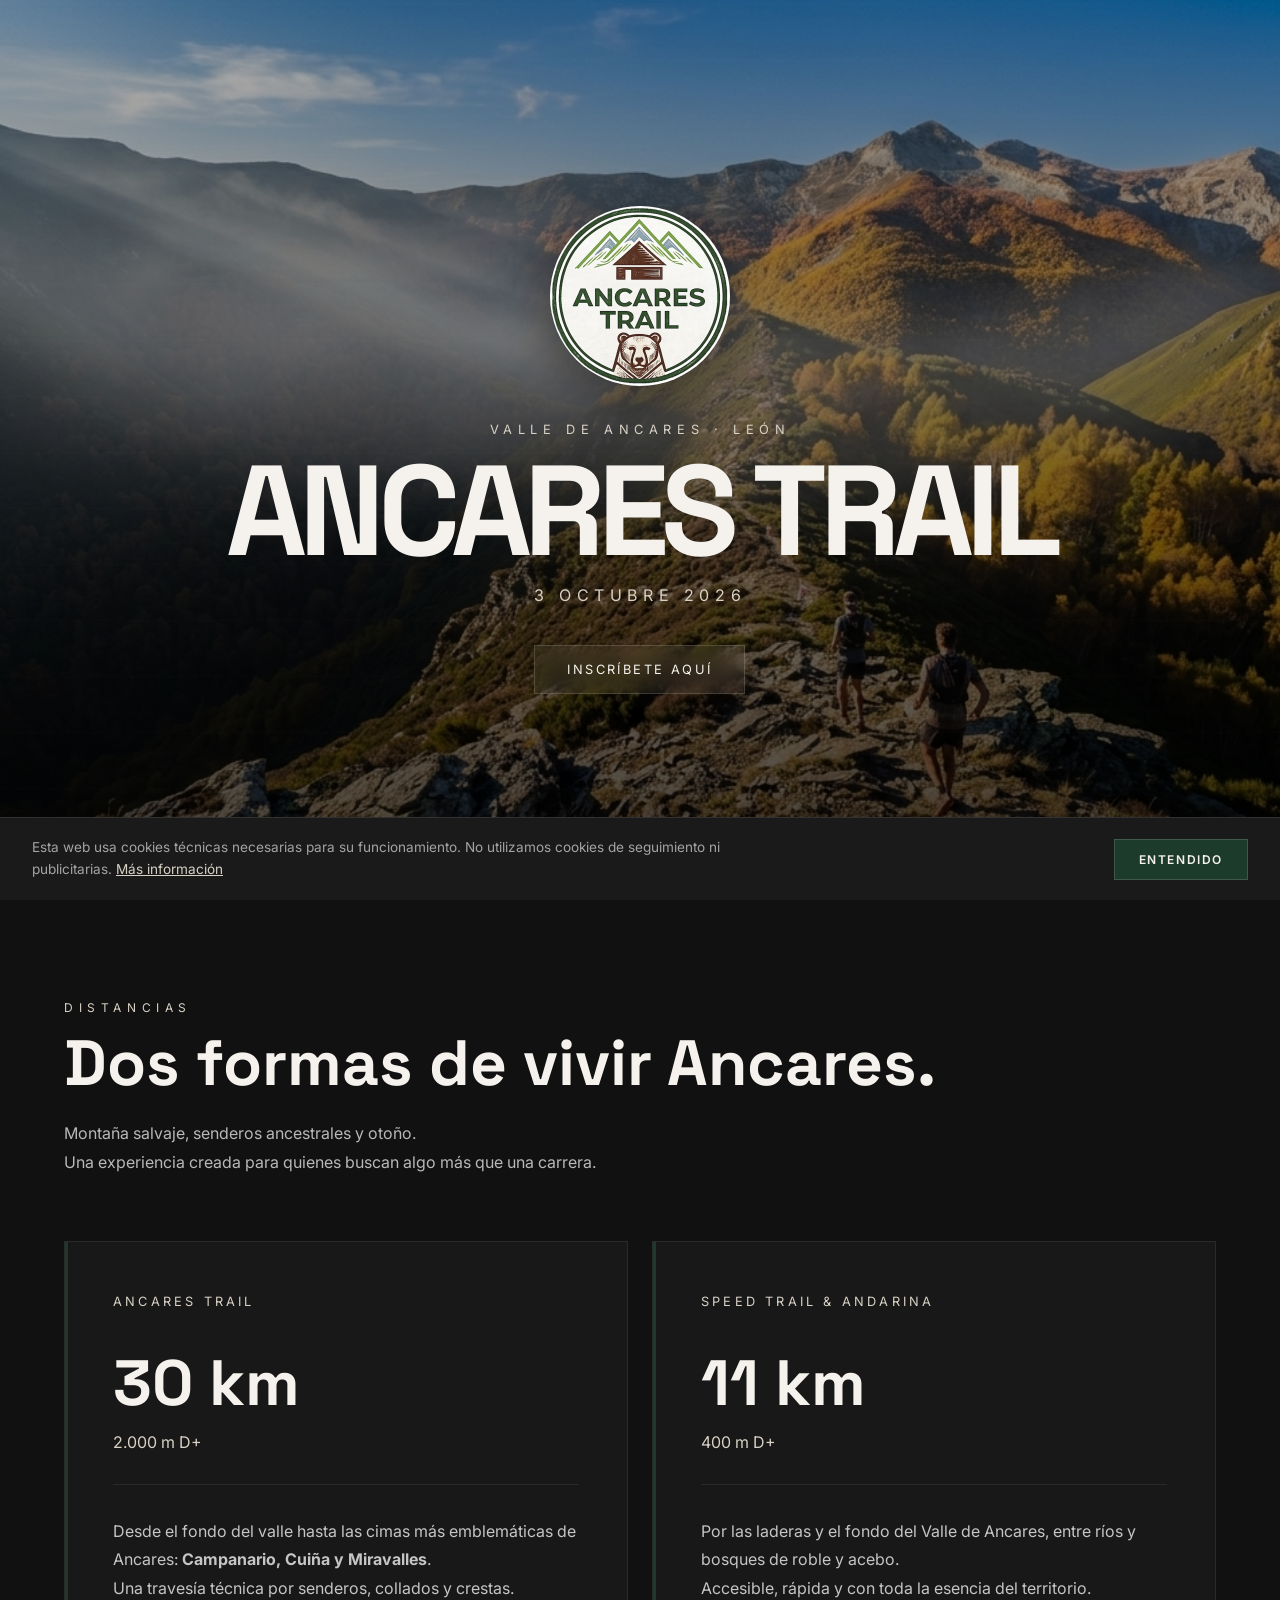
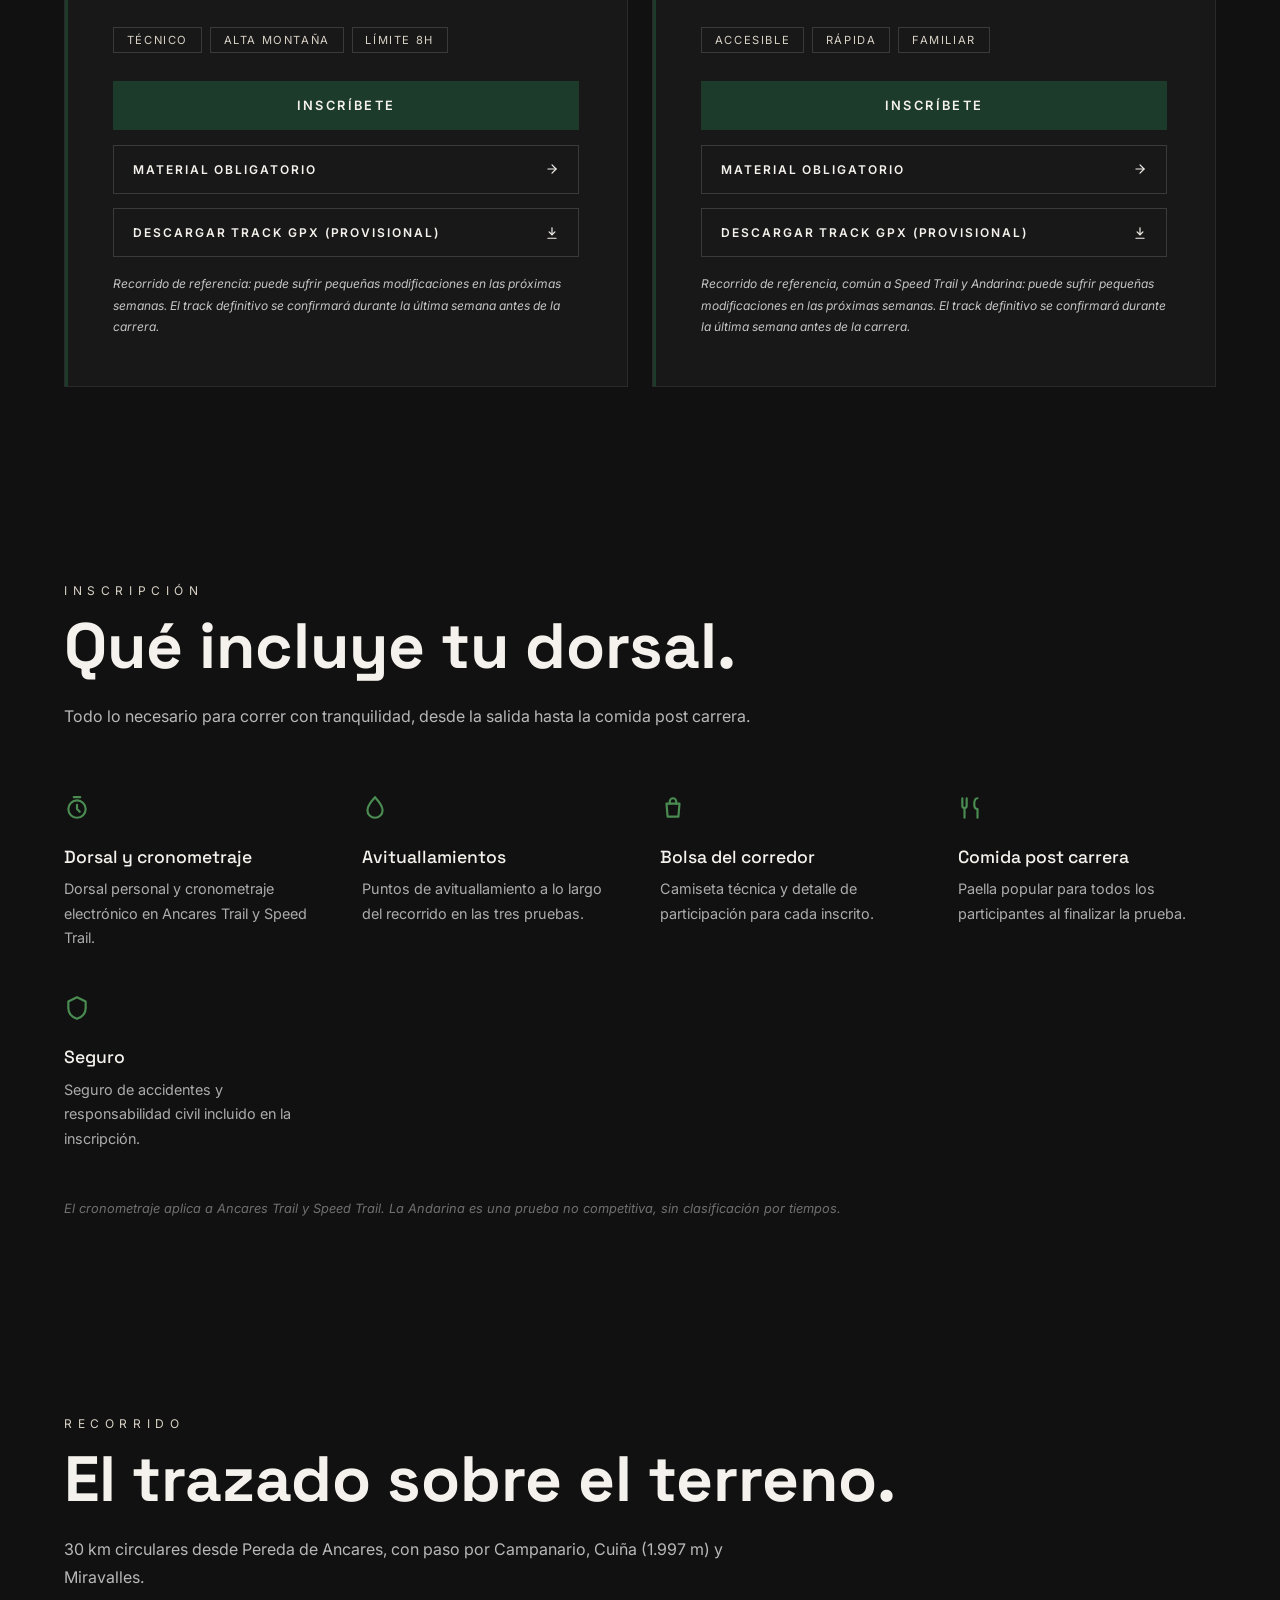
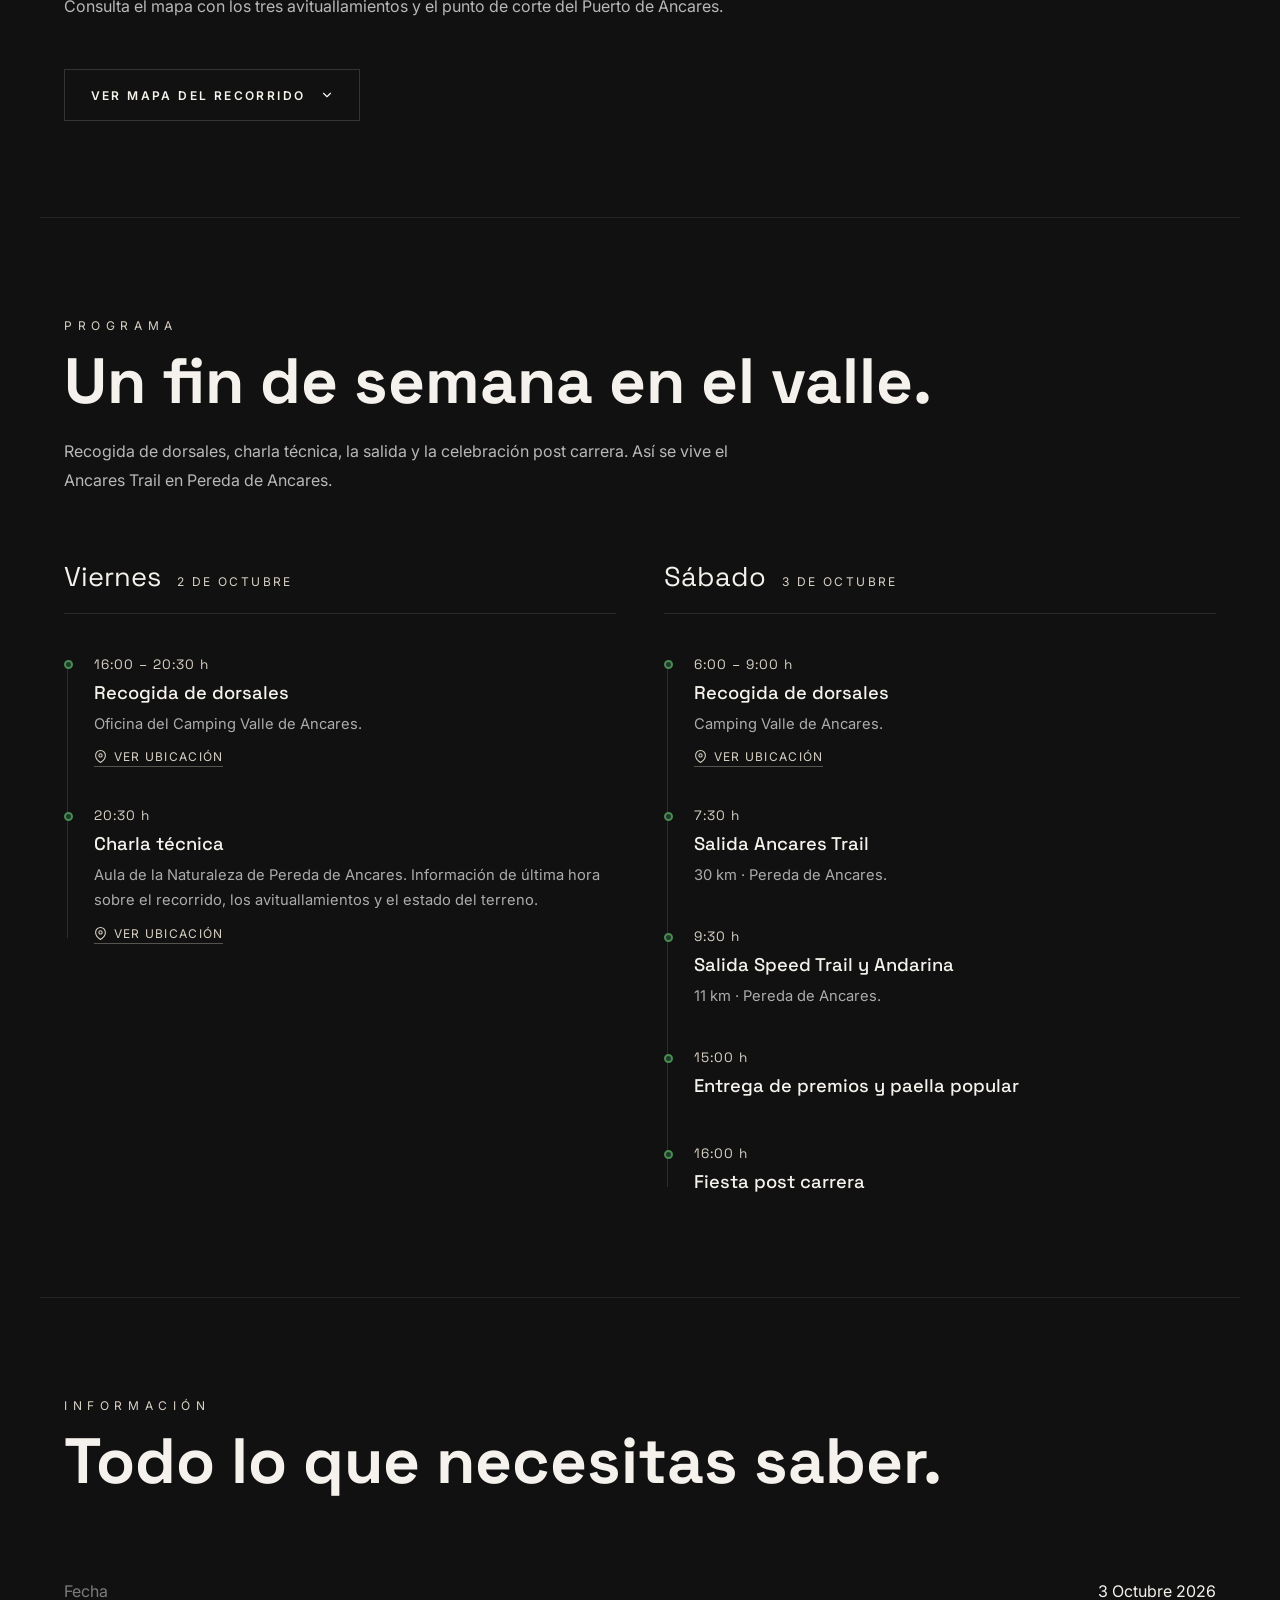
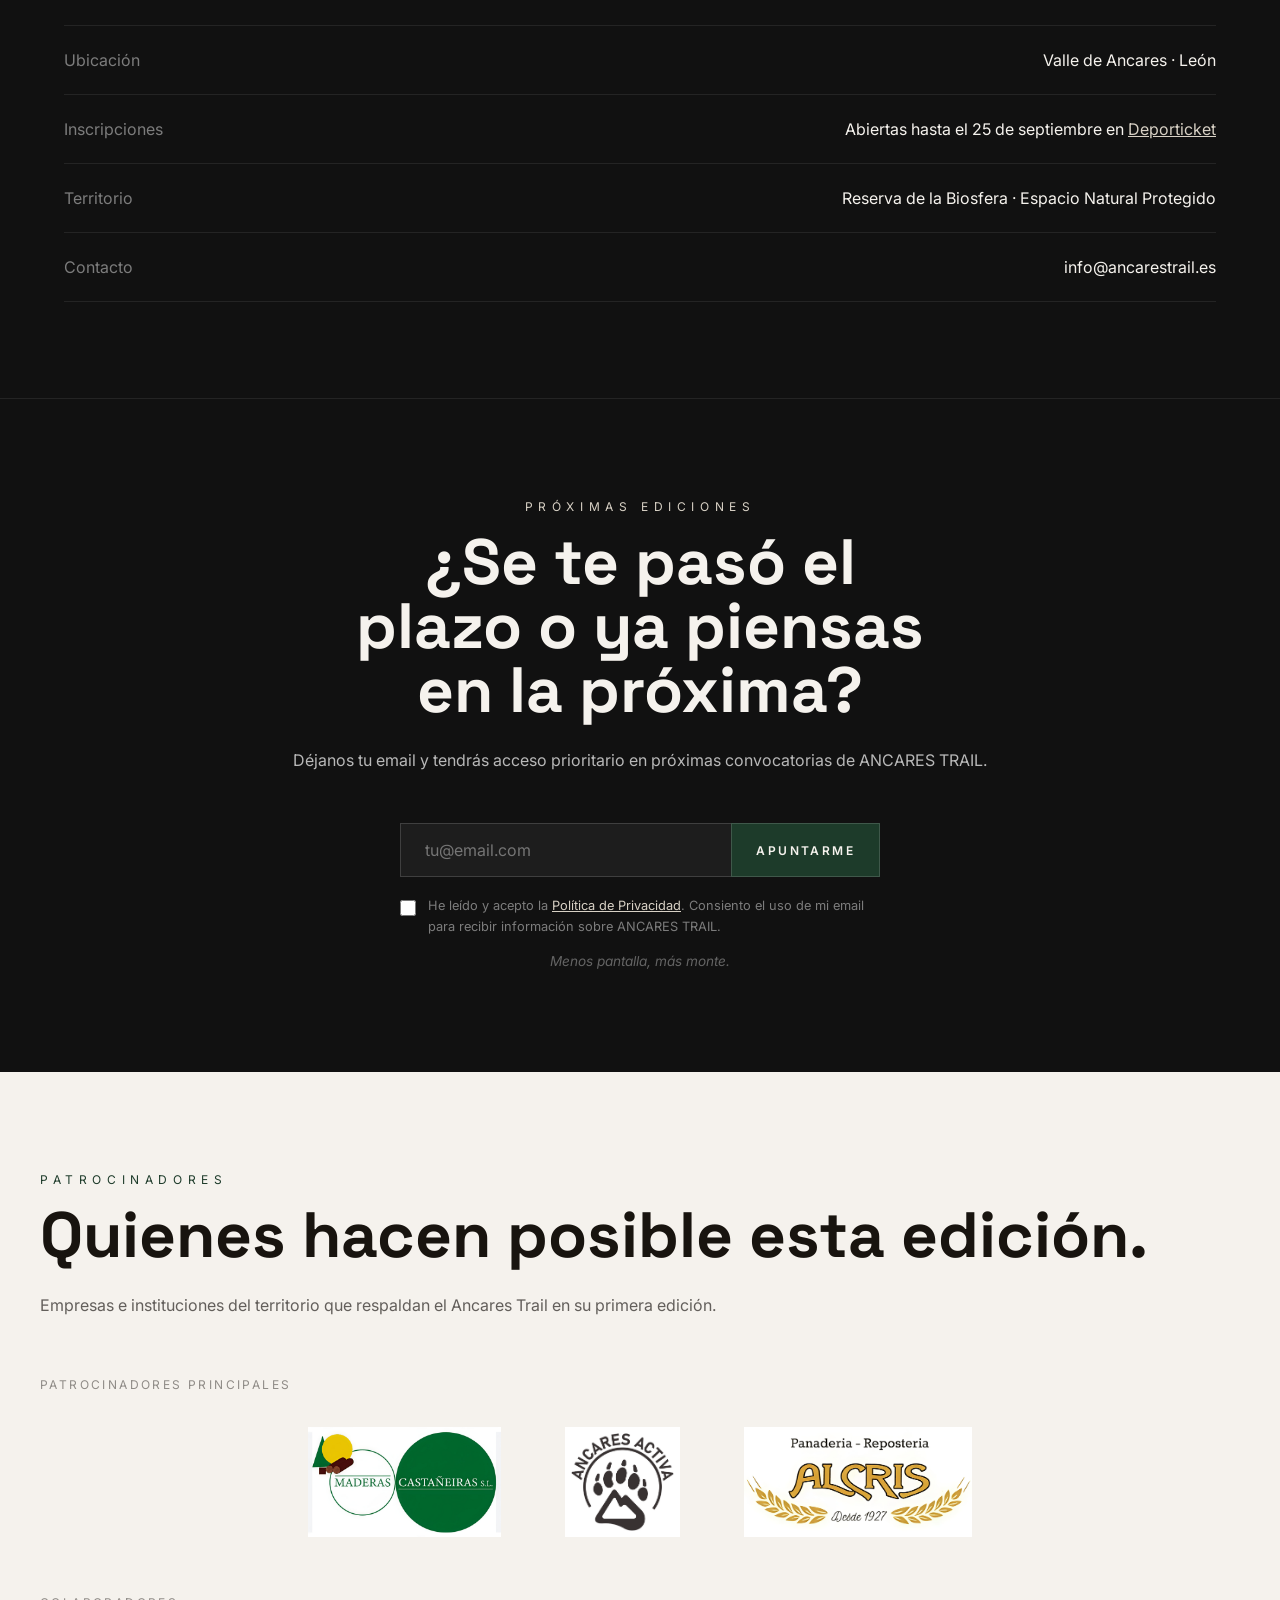
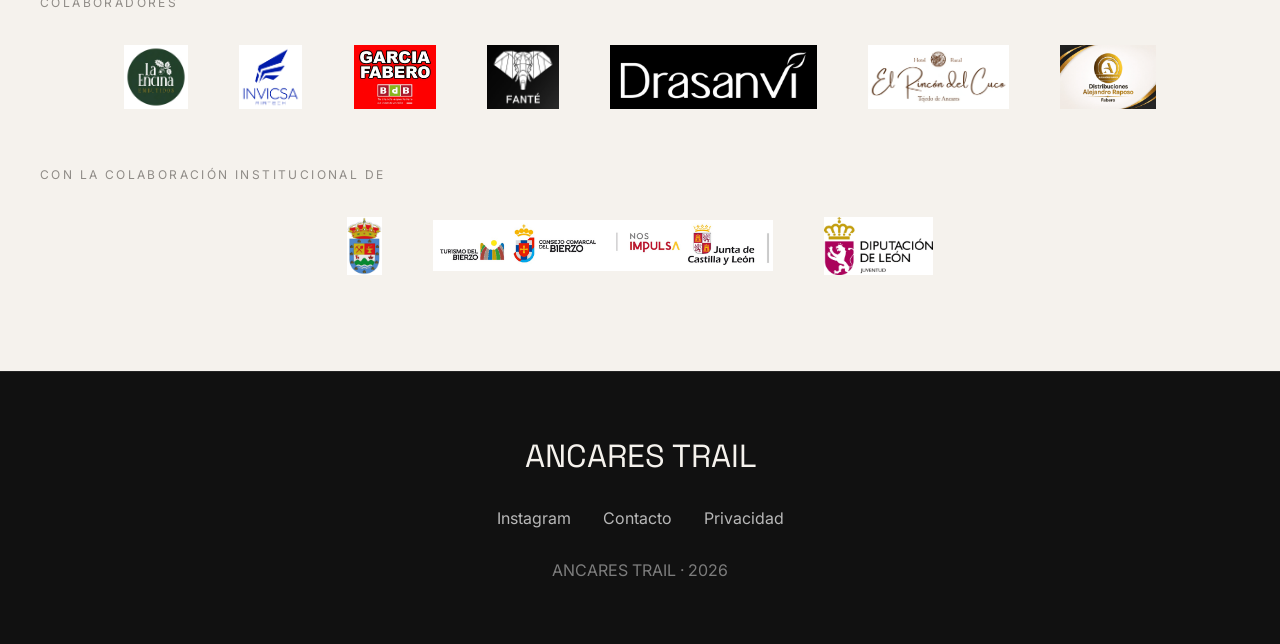
==== commit 421ad144: "Add files via upload" ====
--- a/index.html
+++ b/index.html
@@ -944,44 +944,45 @@
   flex-wrap:wrap;
   align-items:center;
   justify-content:center;
-  gap:3rem 3.5rem;
+  gap:3.2rem 4rem;
 }
 
 .sponsors-grid img{
   display:block;
-  height:82px;
   width:auto;
-  max-width:230px;
+  height:auto;
+  max-height:110px;
+  max-width:280px;
   object-fit:contain;
   transition:transform .3s ease;
 }
 
 .sponsors-grid img:hover{ transform:translateY(-3px); }
 
-.sponsors-grid--secondary{ gap:2.4rem 3rem; }
-
-.sponsors-grid--secondary img{ height:50px; max-width:180px; }
-
-.sponsors-grid--institutional{ gap:2.4rem 3rem; }
-
-.sponsors-grid--institutional img{ height:46px; max-width:260px; }
+.sponsors-grid--secondary{ gap:2.6rem 3.2rem; }
+
+.sponsors-grid--secondary img{ max-height:64px; max-width:210px; }
+
+.sponsors-grid--institutional{ gap:2.6rem 3.2rem; }
+
+.sponsors-grid--institutional img{ max-height:58px; max-width:340px; }
 
 @media(max-width:768px){
   .sponsors{ padding:5rem 1.5rem; }
   .sponsors-tier{ margin-top:3rem; }
-  .sponsors-grid{ gap:2.2rem 2.4rem; }
-  .sponsors-grid img{ height:62px; max-width:190px; }
-  .sponsors-grid--secondary{ gap:1.8rem 2.2rem; }
-  .sponsors-grid--secondary img{ height:42px; max-width:150px; }
-  .sponsors-grid--institutional{ gap:1.8rem 2.2rem; }
-  .sponsors-grid--institutional img{ height:38px; max-width:220px; }
+  .sponsors-grid{ gap:2.4rem 2.6rem; }
+  .sponsors-grid img{ max-height:82px; max-width:230px; }
+  .sponsors-grid--secondary{ gap:2rem 2.4rem; }
+  .sponsors-grid--secondary img{ max-height:54px; max-width:170px; }
+  .sponsors-grid--institutional{ gap:2rem 2.4rem; }
+  .sponsors-grid--institutional img{ max-height:48px; max-width:260px; }
 }
 
 @media(max-width:480px){
-  .sponsors-grid{ gap:1.8rem 1.8rem; }
-  .sponsors-grid img{ height:52px; }
-  .sponsors-grid--secondary img{ height:36px; }
-  .sponsors-grid--institutional img{ height:32px; }
+  .sponsors-grid{ gap:2rem 2rem; }
+  .sponsors-grid img{ max-height:70px; }
+  .sponsors-grid--secondary img{ max-height:44px; }
+  .sponsors-grid--institutional img{ max-height:40px; }
 }
 
 /* FOOTER */
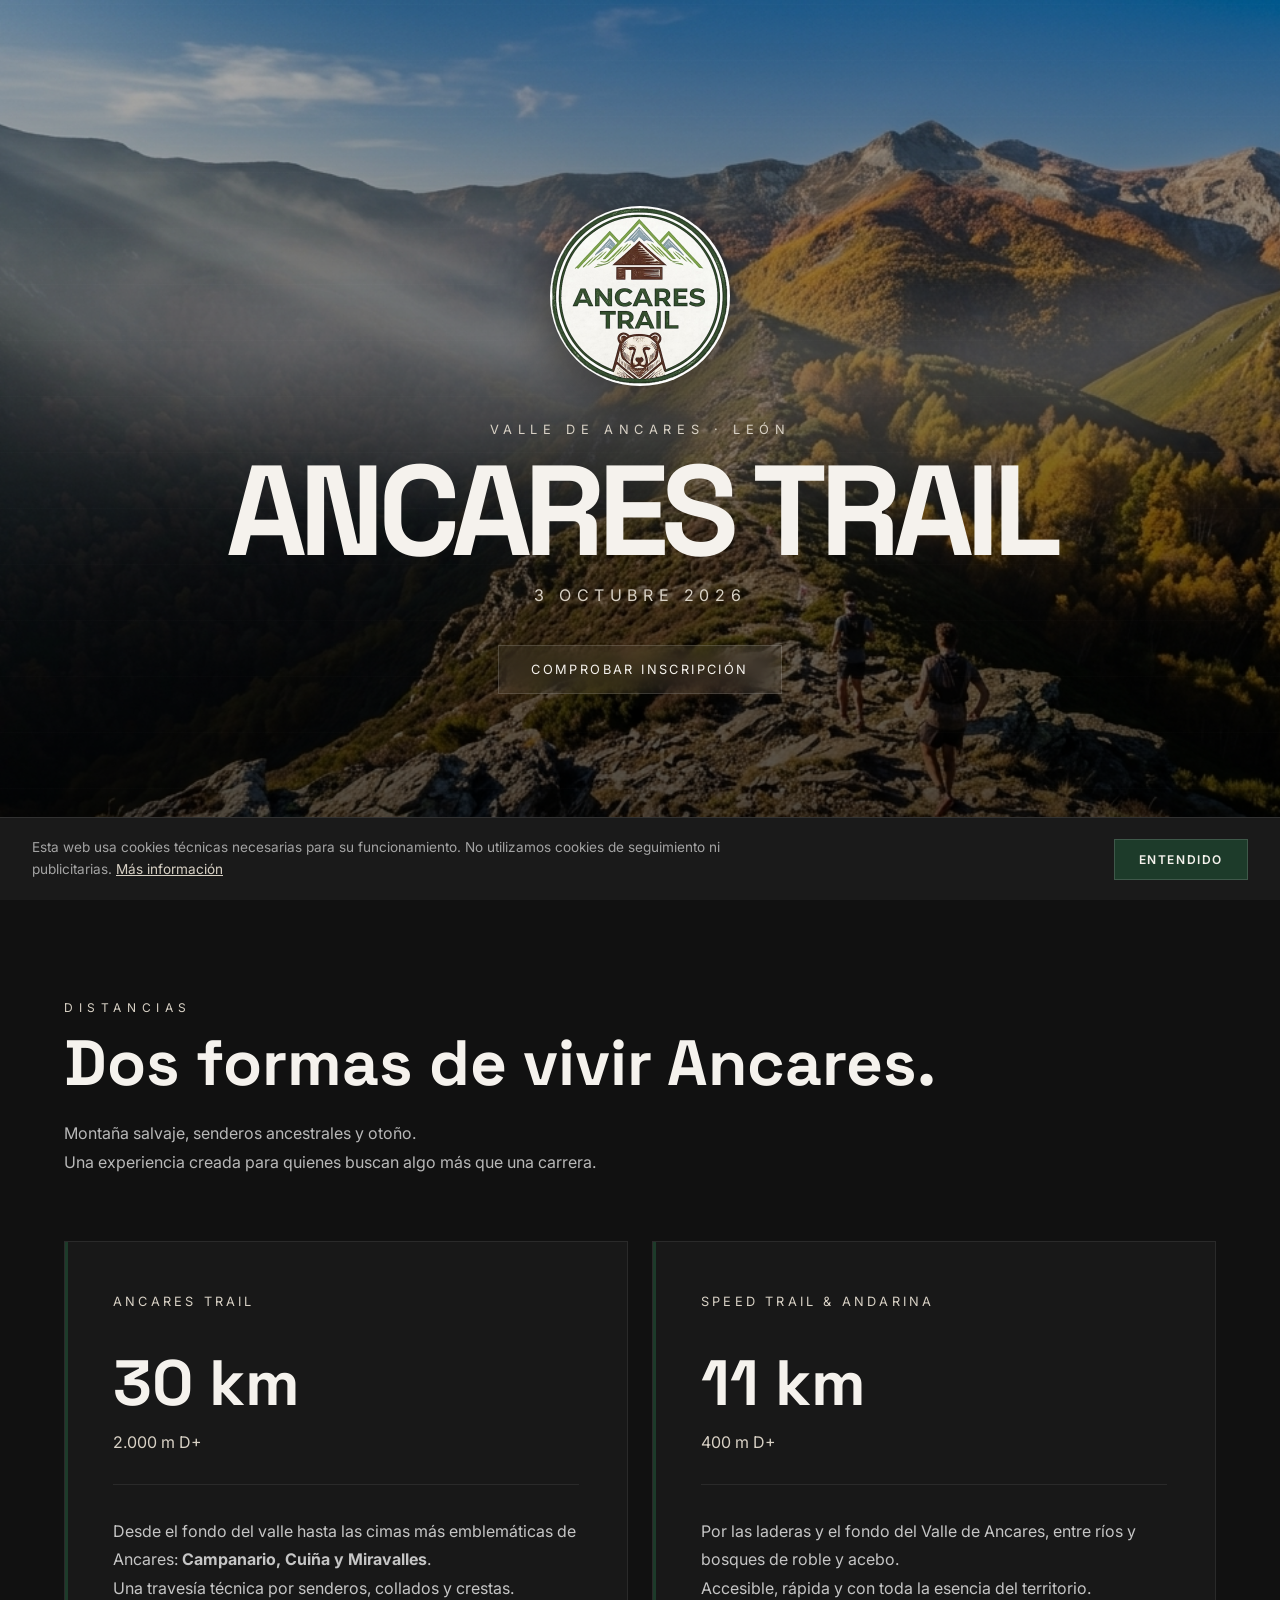
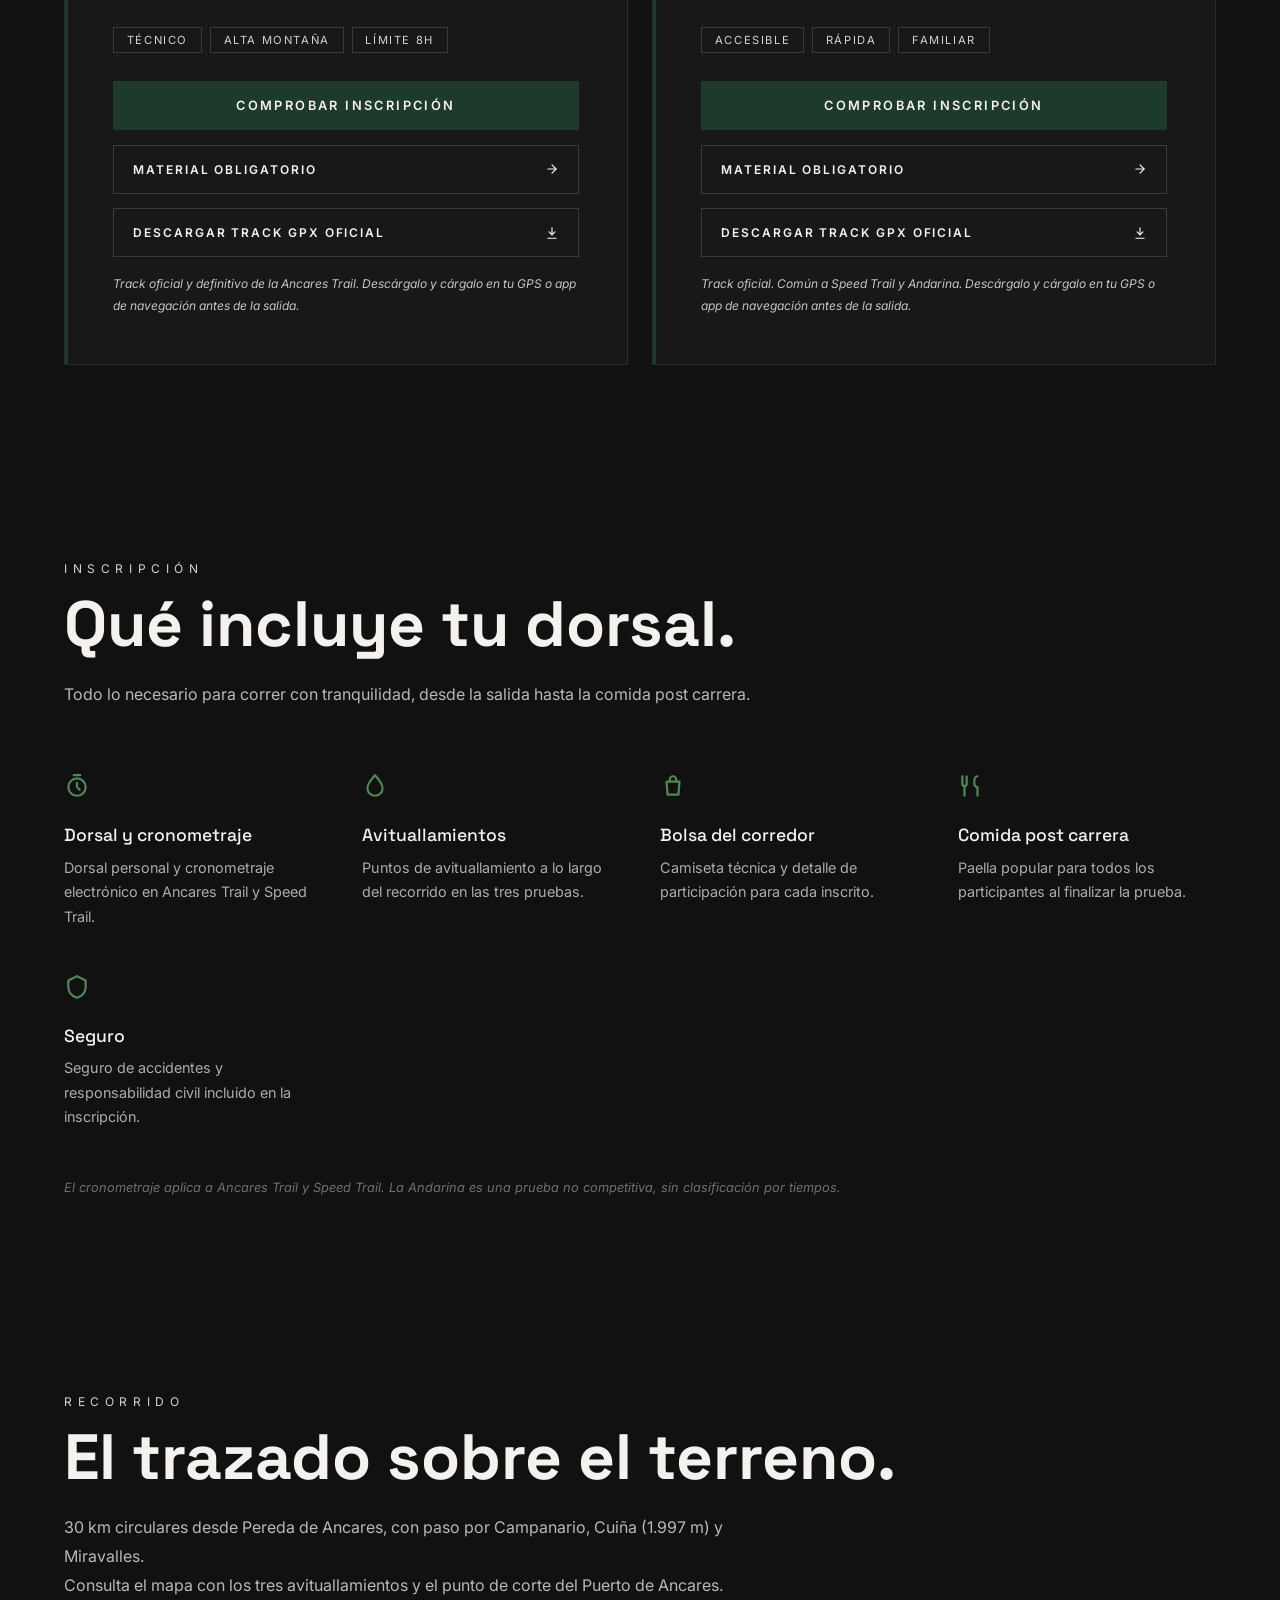
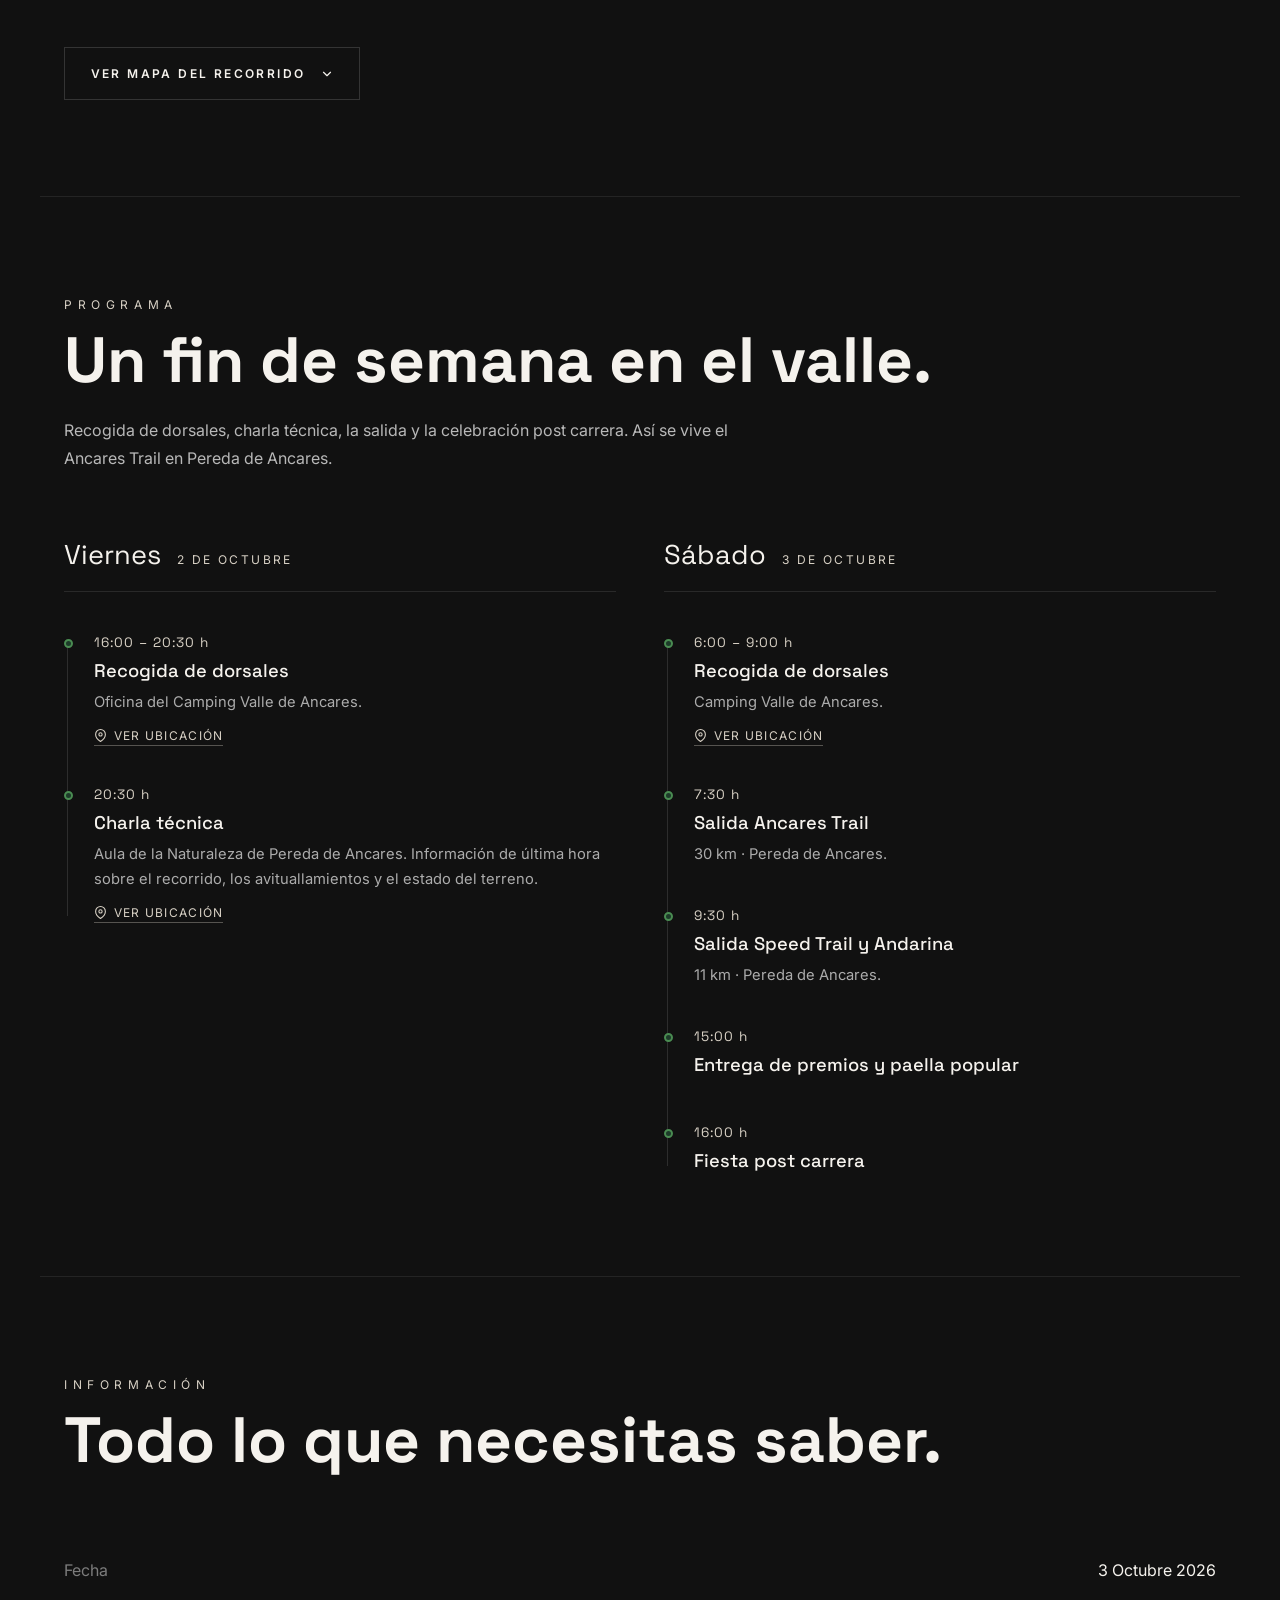
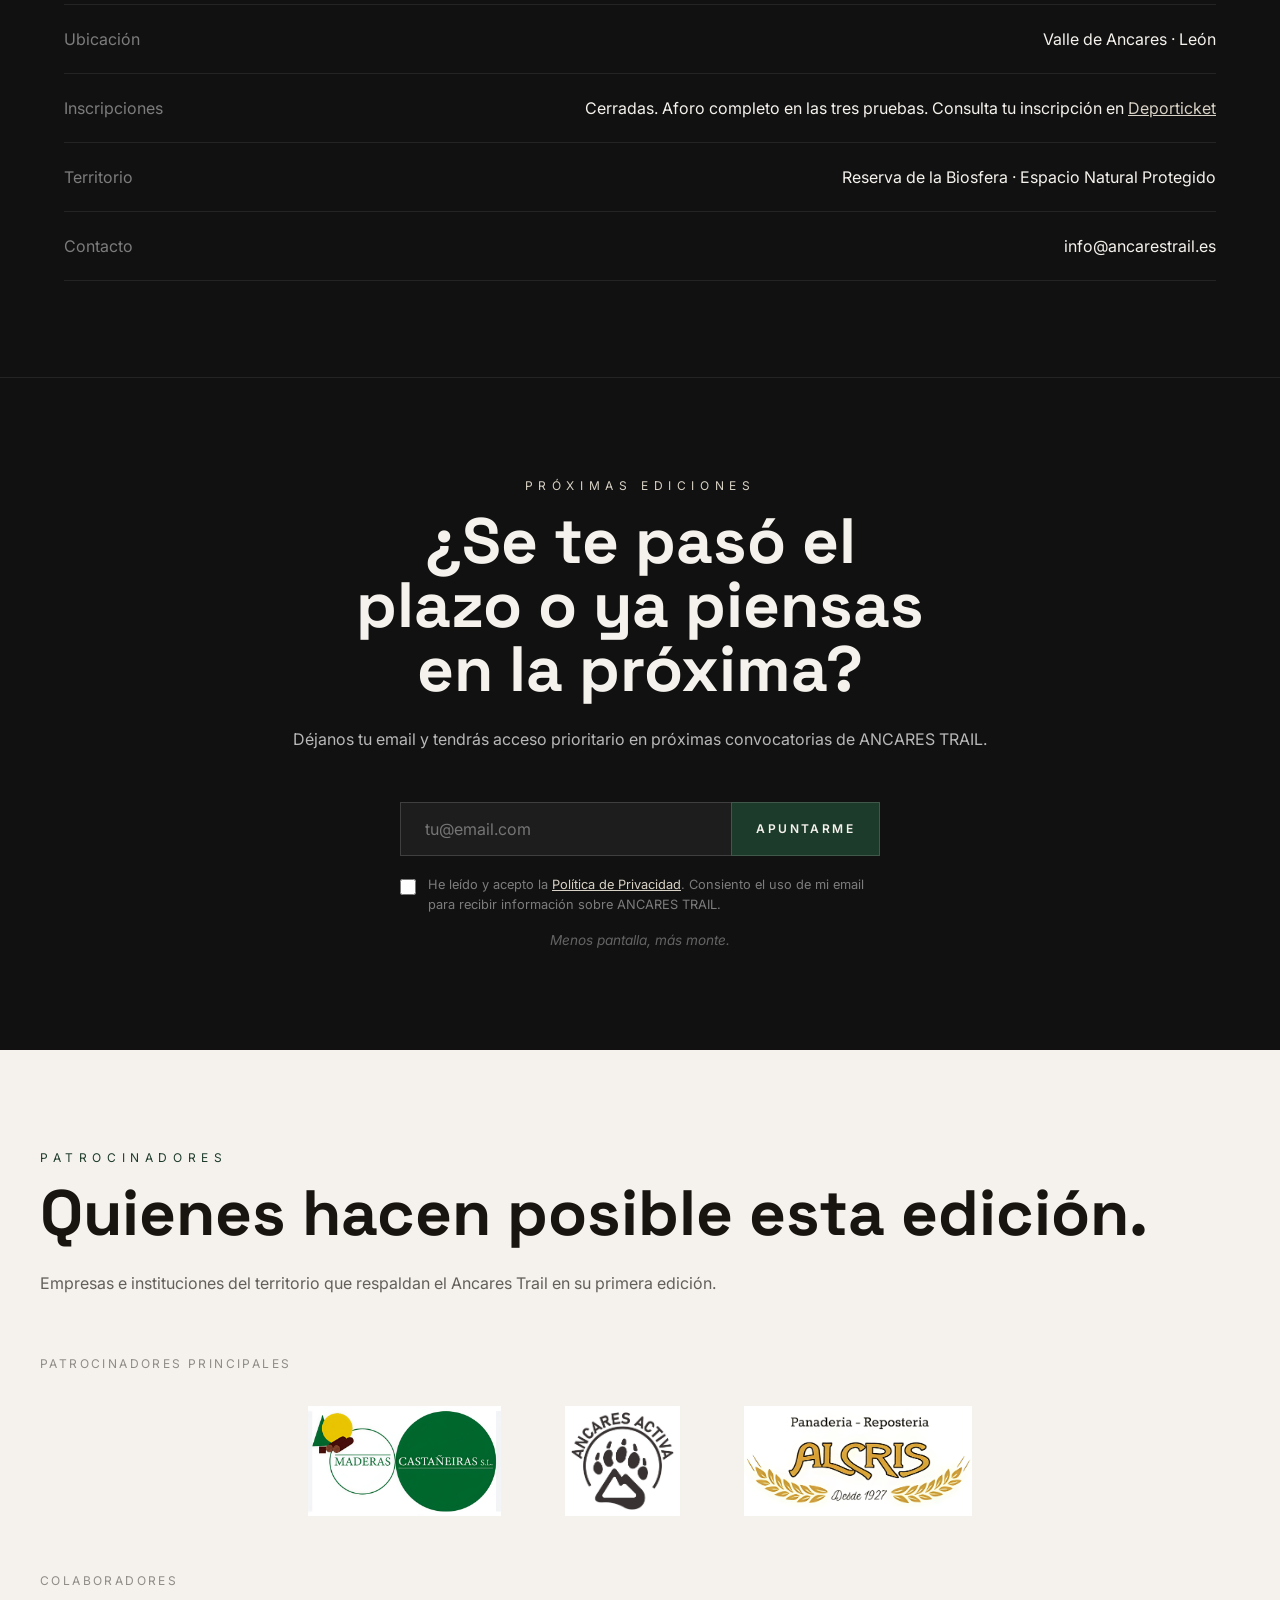
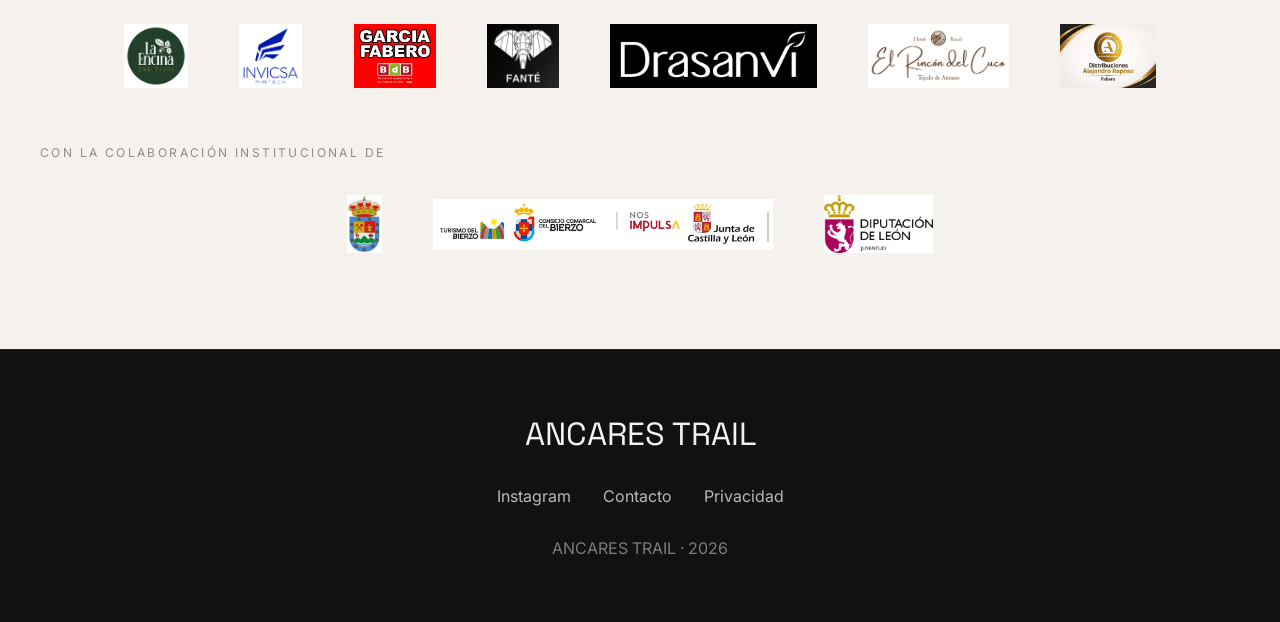
==== commit ef0a2e66: "Add files via upload" ====
--- a/index.html
+++ b/index.html
@@ -65,8 +65,8 @@
   },
   "offers": {
     "@type": "Offer",
-    "availability": "https://schema.org/InStock",
-    "validThrough": "2026-09-20",
+    "availability": "https://schema.org/SoldOut",
+    "validThrough": "2026-09-25",
     "url": "https://www.deporticket.com/web-evento/13855-ancares-trail"
   }
 }
@@ -1066,7 +1066,7 @@
     <p class="hero-small">VALLE DE ANCARES · LEÓN</p>
     <h1>ANCARES TRAIL</h1>
     <p class="hero-date">3 OCTUBRE 2026</p>
-    <a href="https://www.deporticket.com/web-evento/13855-ancares-trail" target="_blank" rel="noopener" class="hero-btn">Inscríbete aquí</a>
+    <a href="https://www.deporticket.com/web-evento/13855-ancares-trail" target="_blank" rel="noopener" class="hero-btn">Comprobar inscripción</a>
   </div>
 </section>
 
@@ -1095,17 +1095,17 @@
         <span class="tag">Límite 8h</span>
       </div>
       <div class="card-actions">
-        <a class="enroll-btn" href="https://www.deporticket.com/web-evento/13855-ancares-trail" target="_blank" rel="noopener">Inscríbete</a>
+        <a class="enroll-btn" href="https://www.deporticket.com/web-evento/13855-ancares-trail" target="_blank" rel="noopener">Comprobar inscripción</a>
         <button class="material-btn" type="button" onclick="openMaterial('30k')">
           <span>Material obligatorio</span>
           <svg viewBox="0 0 24 24" fill="none" stroke="currentColor" stroke-width="2" stroke-linecap="round" stroke-linejoin="round"><line x1="5" y1="12" x2="19" y2="12"></line><polyline points="12 5 19 12 12 19"></polyline></svg>
         </button>
-        <a class="material-btn gpx-btn" href="AncaresTrail2026-30km_PROVISIONAL.gpx" download>
-          <span>Descargar track GPX (provisional)</span>
+        <a class="material-btn gpx-btn" href="AncaresTrail2026-30km_OFICIAL-2026.gpx" download>
+          <span>Descargar track GPX oficial</span>
           <svg viewBox="0 0 24 24" fill="none" stroke="currentColor" stroke-width="2" stroke-linecap="round" stroke-linejoin="round"><path d="M12 3v12"></path><polyline points="7 10 12 15 17 10"></polyline><path d="M5 21h14"></path></svg>
         </a>
       </div>
-      <p class="gpx-note">Recorrido de referencia: puede sufrir pequeñas modificaciones en las próximas semanas. El track definitivo se confirmará durante la última semana antes de la carrera.</p>
+      <p class="gpx-note">Track oficial y definitivo de la Ancares Trail. Descárgalo y cárgalo en tu GPS o app de navegación antes de la salida.</p>
     </div>
 
     <div class="card">
@@ -1123,17 +1123,17 @@
         <span class="tag">Familiar</span>
       </div>
       <div class="card-actions">
-        <a class="enroll-btn" href="https://www.deporticket.com/web-evento/13855-ancares-trail" target="_blank" rel="noopener">Inscríbete</a>
+        <a class="enroll-btn" href="https://www.deporticket.com/web-evento/13855-ancares-trail" target="_blank" rel="noopener">Comprobar inscripción</a>
         <button class="material-btn" type="button" onclick="openMaterial('11k')">
           <span>Material obligatorio</span>
           <svg viewBox="0 0 24 24" fill="none" stroke="currentColor" stroke-width="2" stroke-linecap="round" stroke-linejoin="round"><line x1="5" y1="12" x2="19" y2="12"></line><polyline points="12 5 19 12 12 19"></polyline></svg>
         </button>
-        <a class="material-btn gpx-btn" href="SpeedTrail-Ancares2026-11km_PROVISIONAL.gpx" download>
-          <span>Descargar track GPX (provisional)</span>
+        <a class="material-btn gpx-btn" href="SpeedTrail-Ancares2026-11km_OFICIAL-2026.gpx" download>
+          <span>Descargar track GPX oficial</span>
           <svg viewBox="0 0 24 24" fill="none" stroke="currentColor" stroke-width="2" stroke-linecap="round" stroke-linejoin="round"><path d="M12 3v12"></path><polyline points="7 10 12 15 17 10"></polyline><path d="M5 21h14"></path></svg>
         </a>
       </div>
-      <p class="gpx-note">Recorrido de referencia, común a Speed Trail y Andarina: puede sufrir pequeñas modificaciones en las próximas semanas. El track definitivo se confirmará durante la última semana antes de la carrera.</p>
+      <p class="gpx-note">Track oficial. Común a Speed Trail y Andarina. Descárgalo y cárgalo en tu GPS o app de navegación antes de la salida.</p>
     </div>
   </div>
 </section>
@@ -1346,7 +1346,7 @@
     </div>
     <div class="info-row">
       <span>Inscripciones</span>
-      <p>Abiertas hasta el 25 de septiembre en <a href="https://www.deporticket.com/web-evento/13855-ancares-trail" target="_blank" rel="noopener" style="color:var(--stone); text-decoration:underline;">Deporticket</a></p>
+      <p>Cerradas. Aforo completo en las tres pruebas. Consulta tu inscripción en <a href="https://www.deporticket.com/web-evento/13855-ancares-trail" target="_blank" rel="noopener" style="color:var(--stone); text-decoration:underline;">Deporticket</a></p>
     </div>
     <div class="info-row">
       <span>Territorio</span>
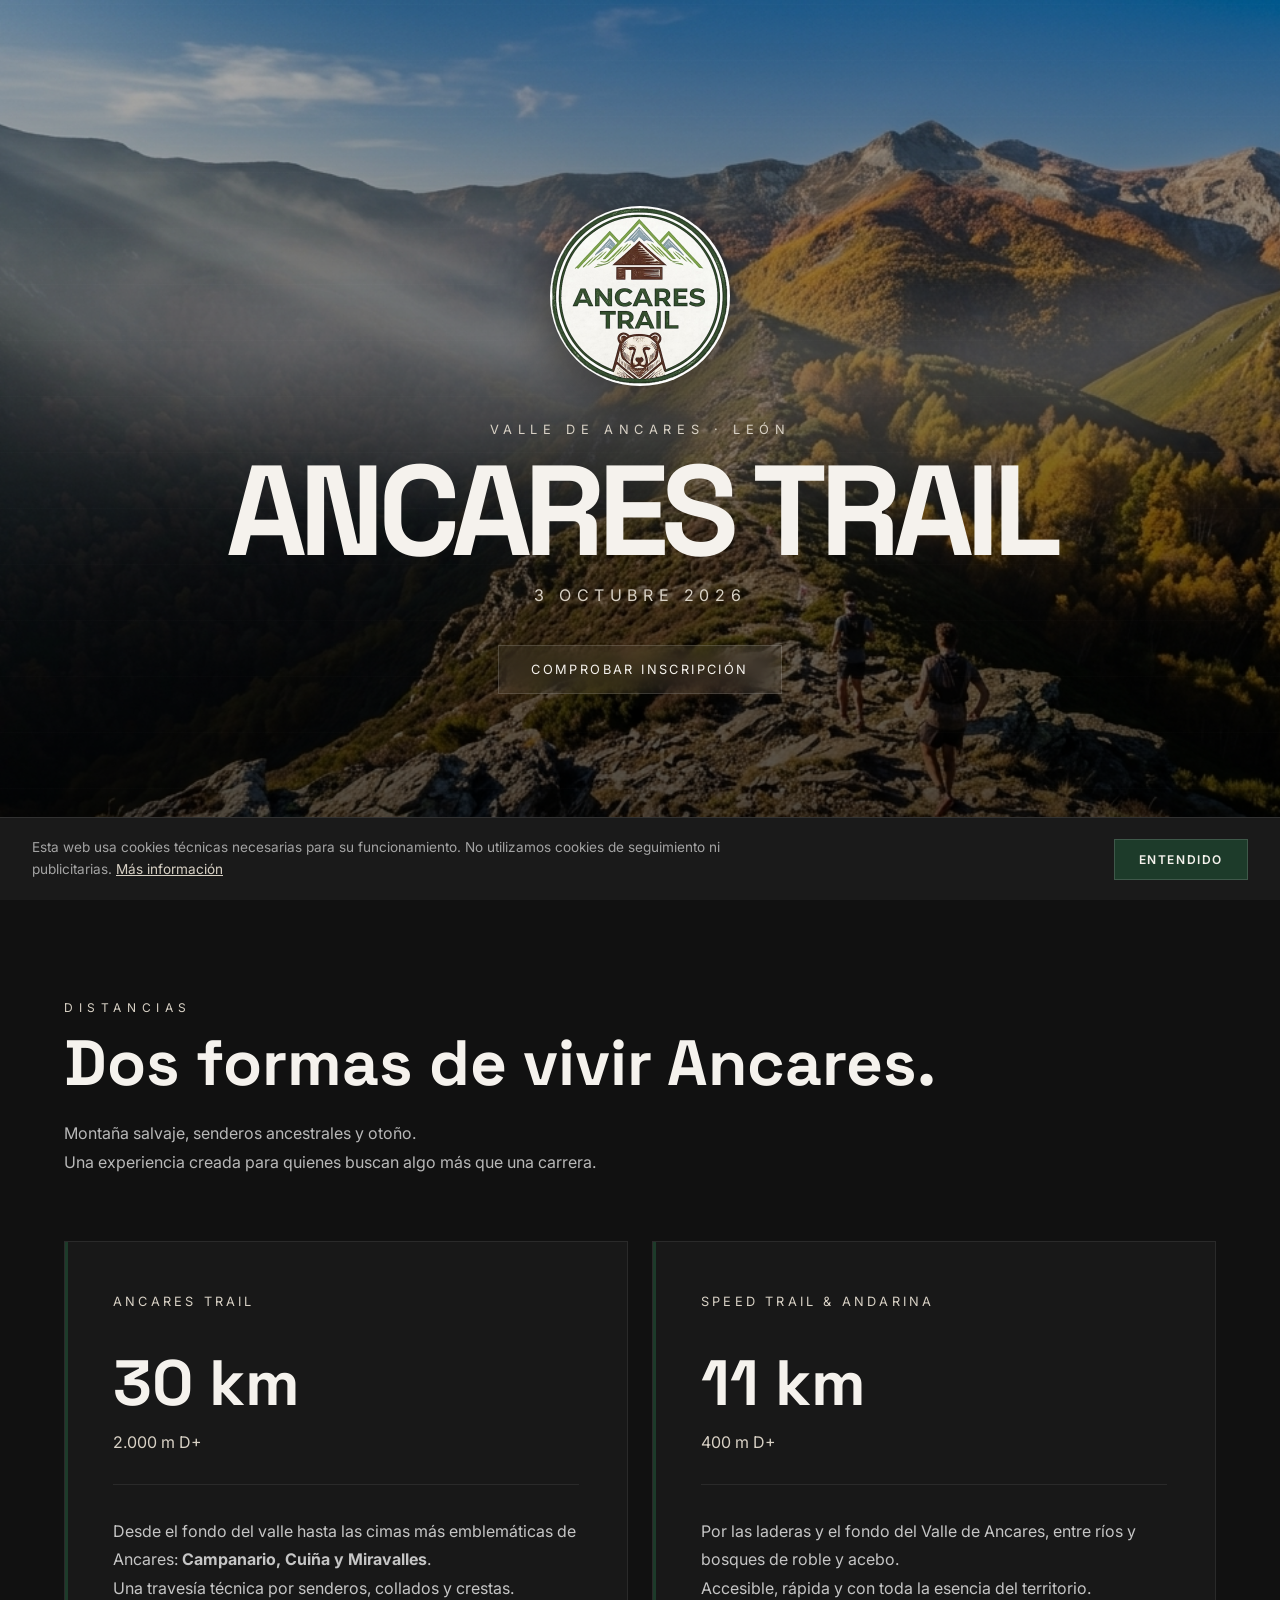
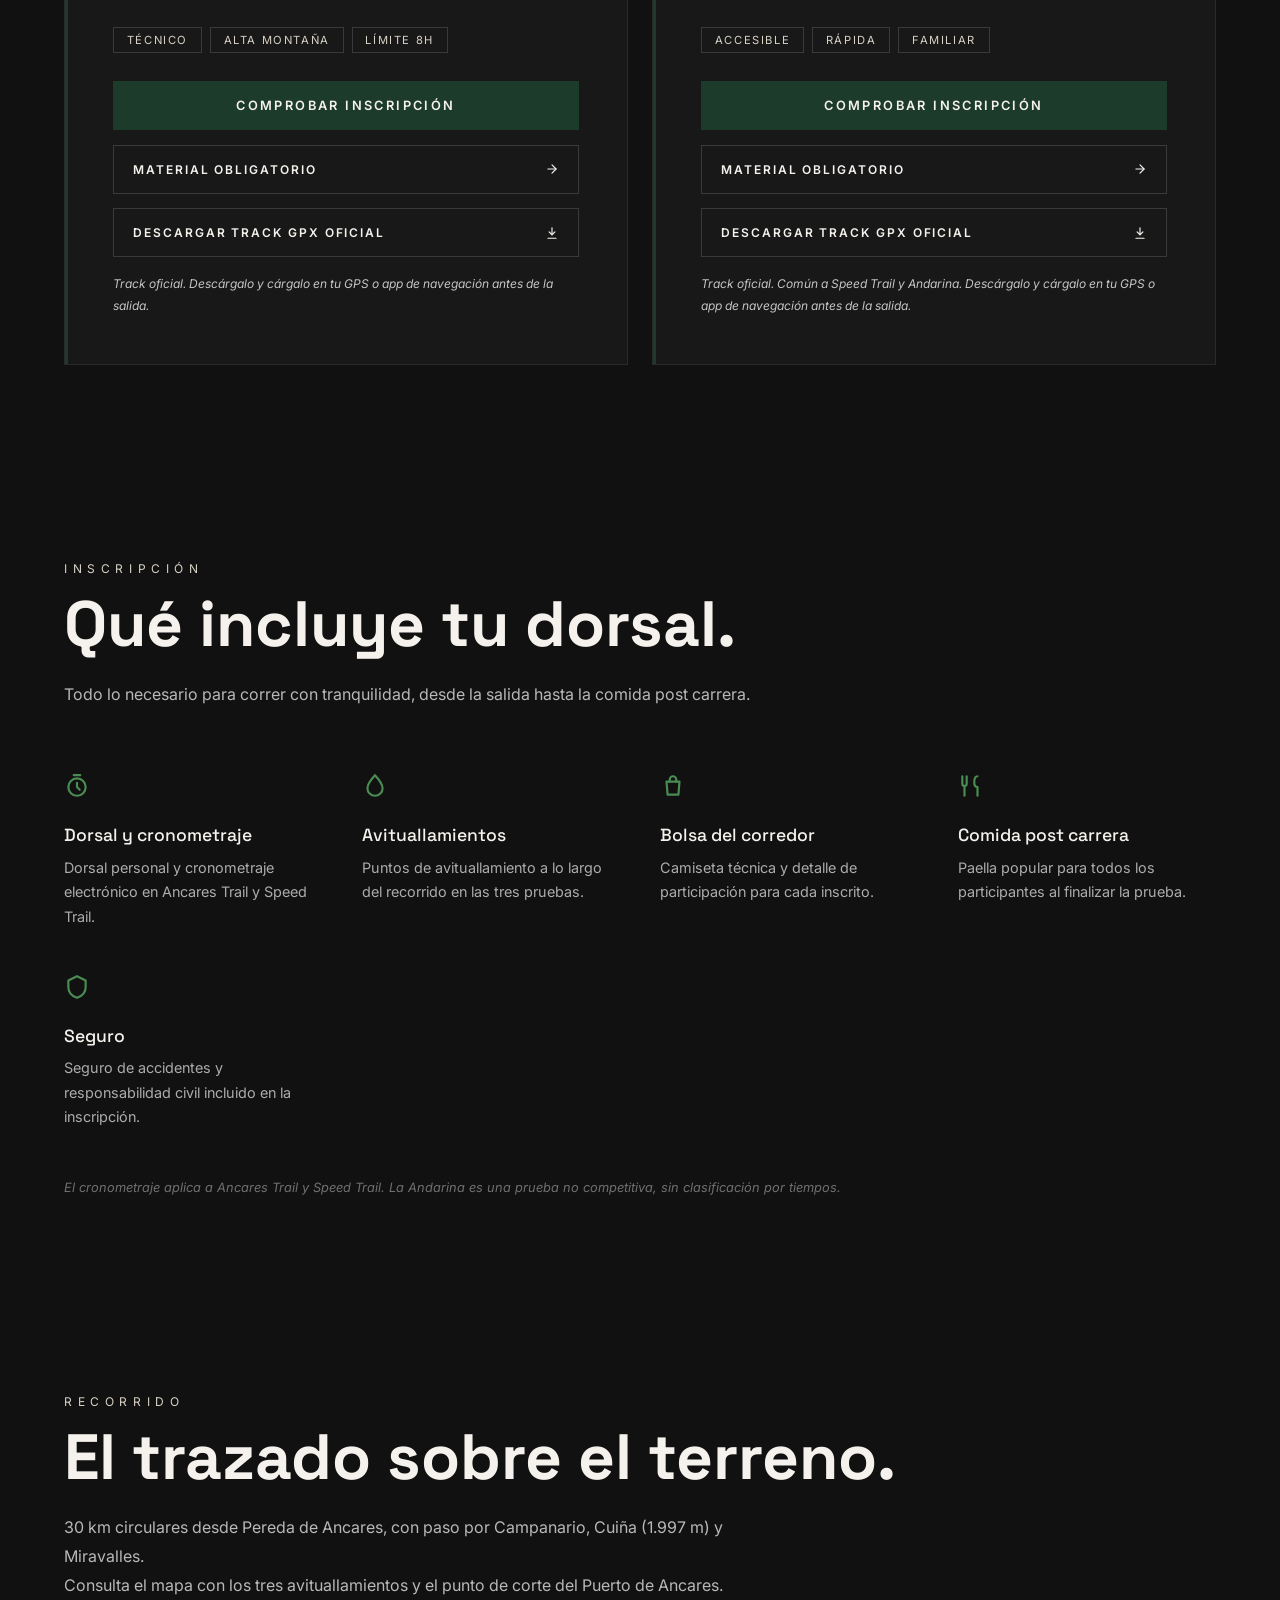
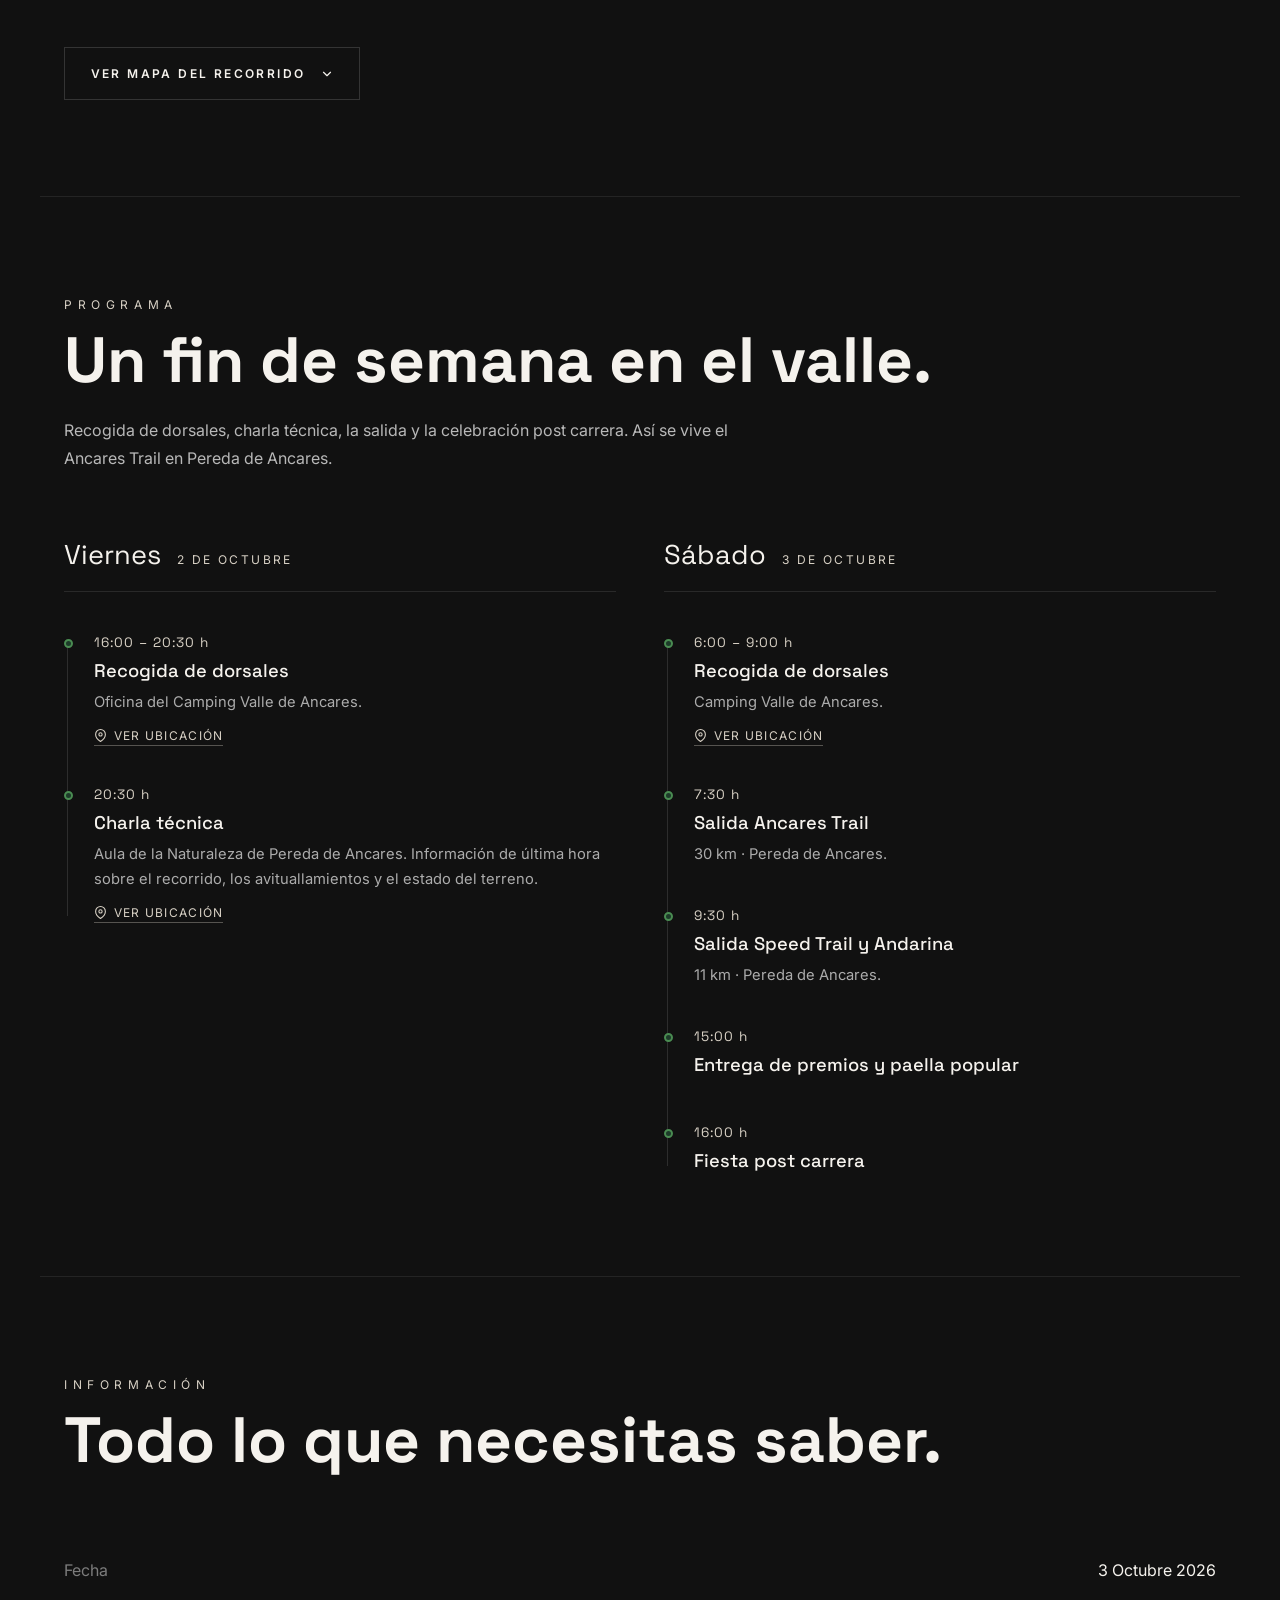
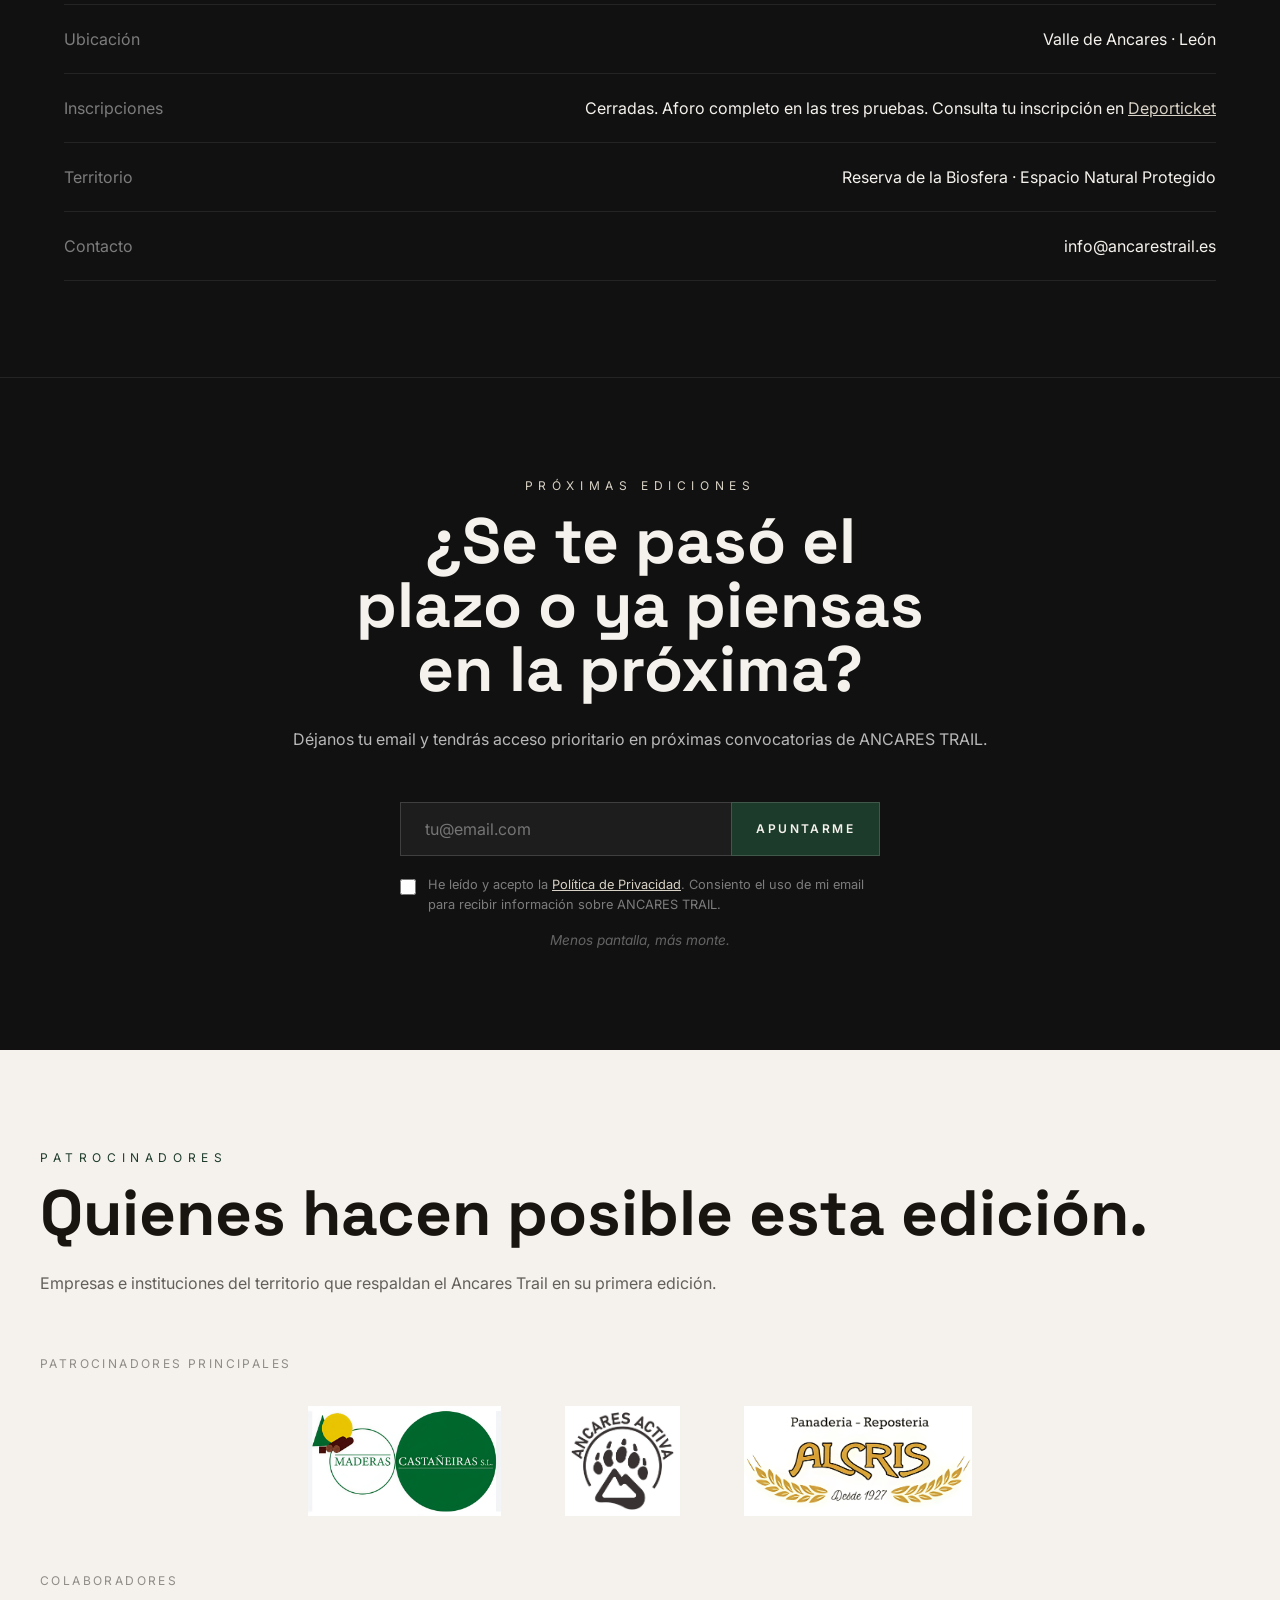
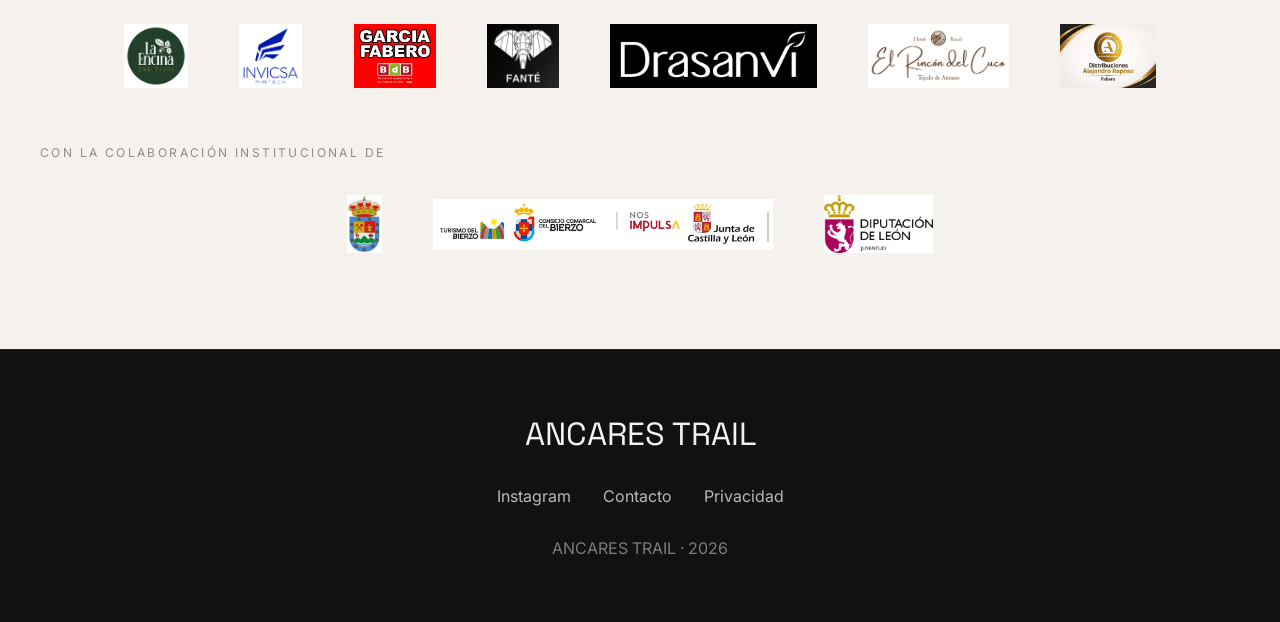
==== commit 9c191e56: "index.html" ====
--- a/index.html
+++ b/index.html
@@ -1105,7 +1105,7 @@
           <svg viewBox="0 0 24 24" fill="none" stroke="currentColor" stroke-width="2" stroke-linecap="round" stroke-linejoin="round"><path d="M12 3v12"></path><polyline points="7 10 12 15 17 10"></polyline><path d="M5 21h14"></path></svg>
         </a>
       </div>
-      <p class="gpx-note">Track oficial y definitivo de la Ancares Trail. Descárgalo y cárgalo en tu GPS o app de navegación antes de la salida.</p>
+      <p class="gpx-note">Track oficial. Descárgalo y cárgalo en tu GPS o app de navegación antes de la salida.</p>
     </div>
 
     <div class="card">
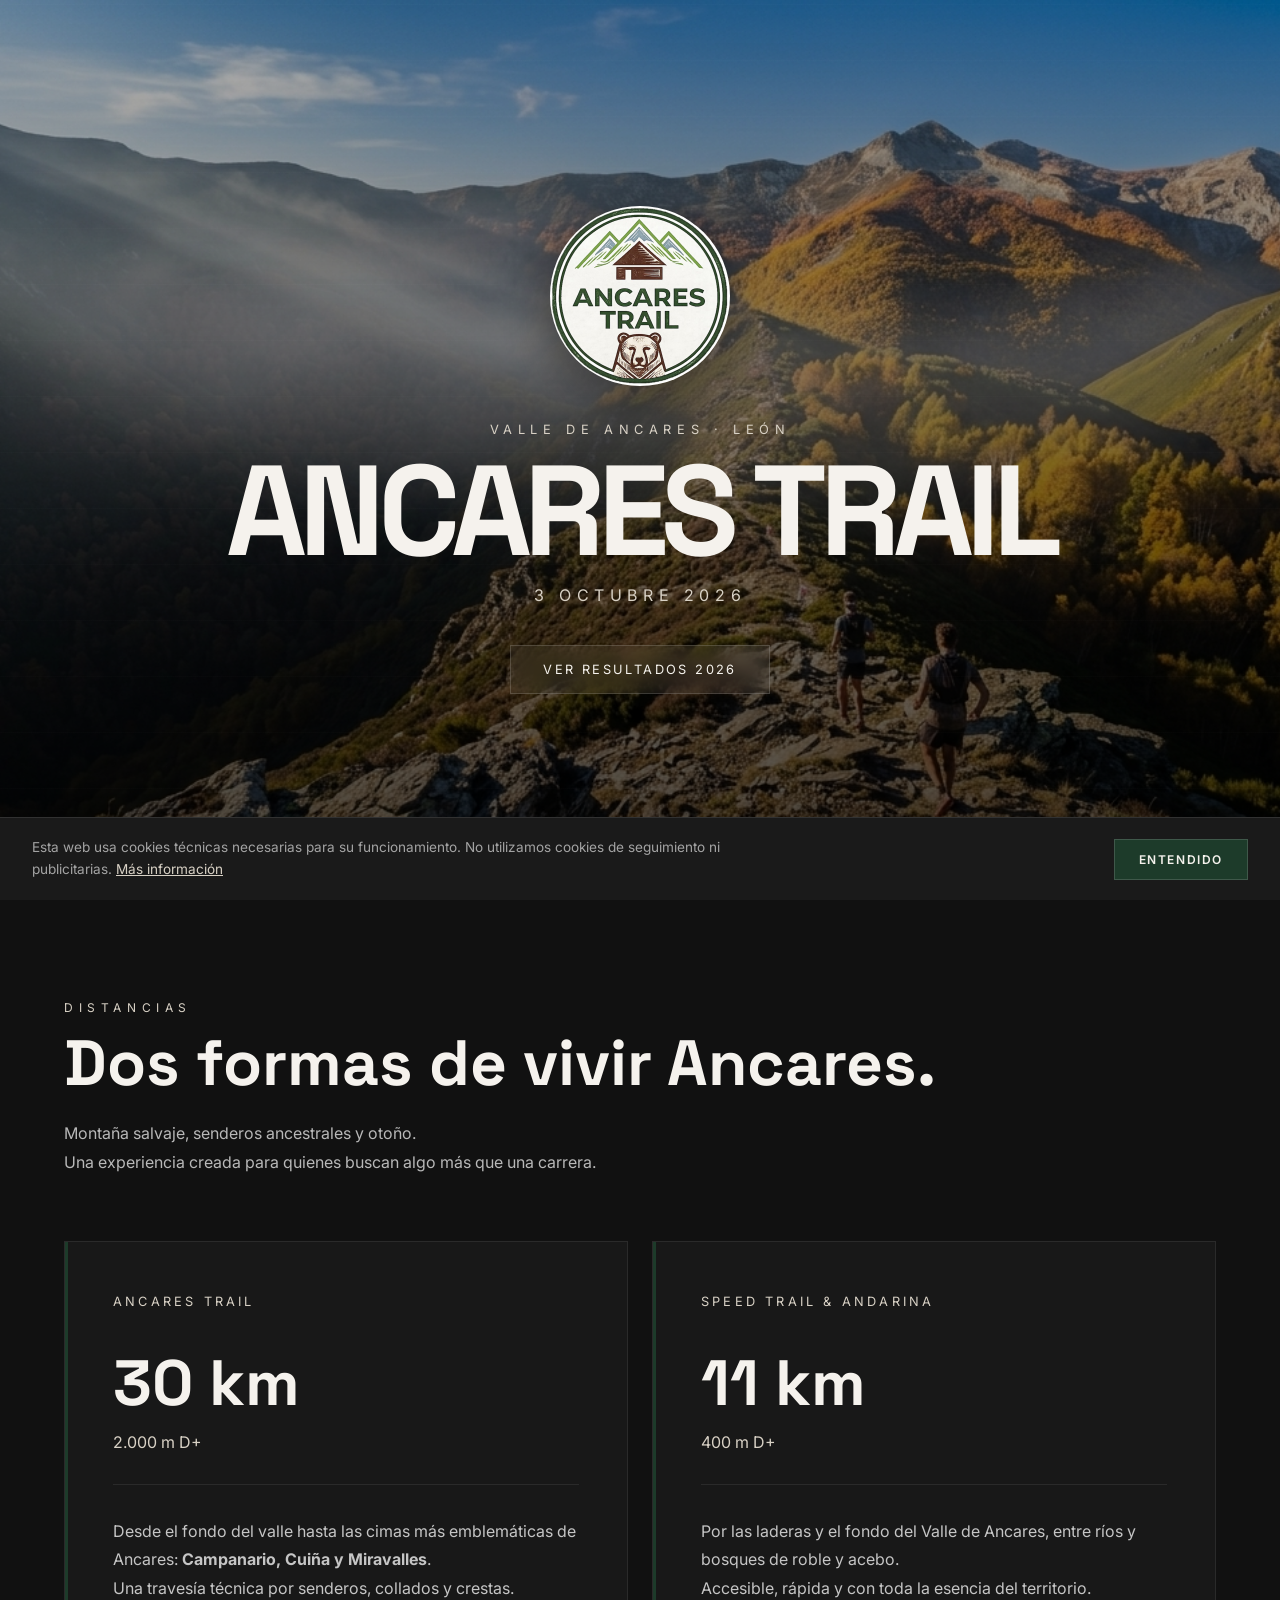
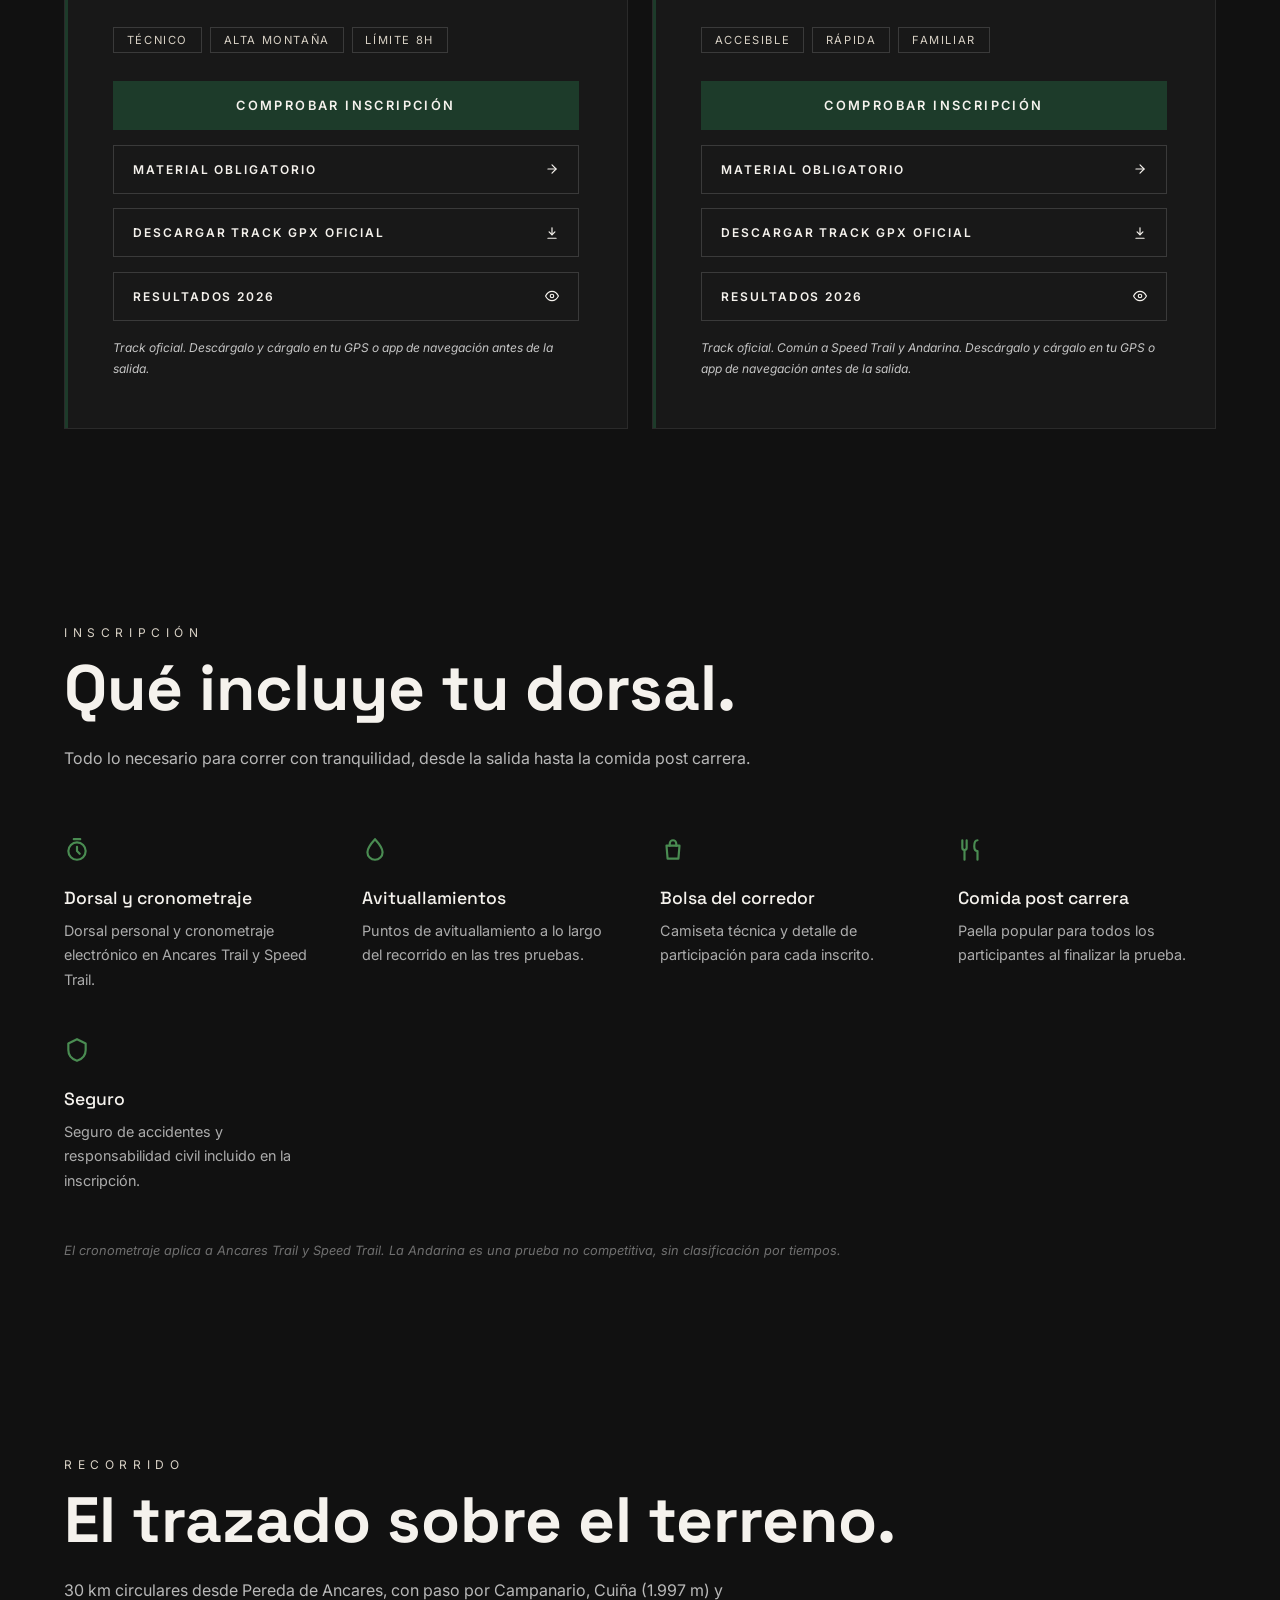
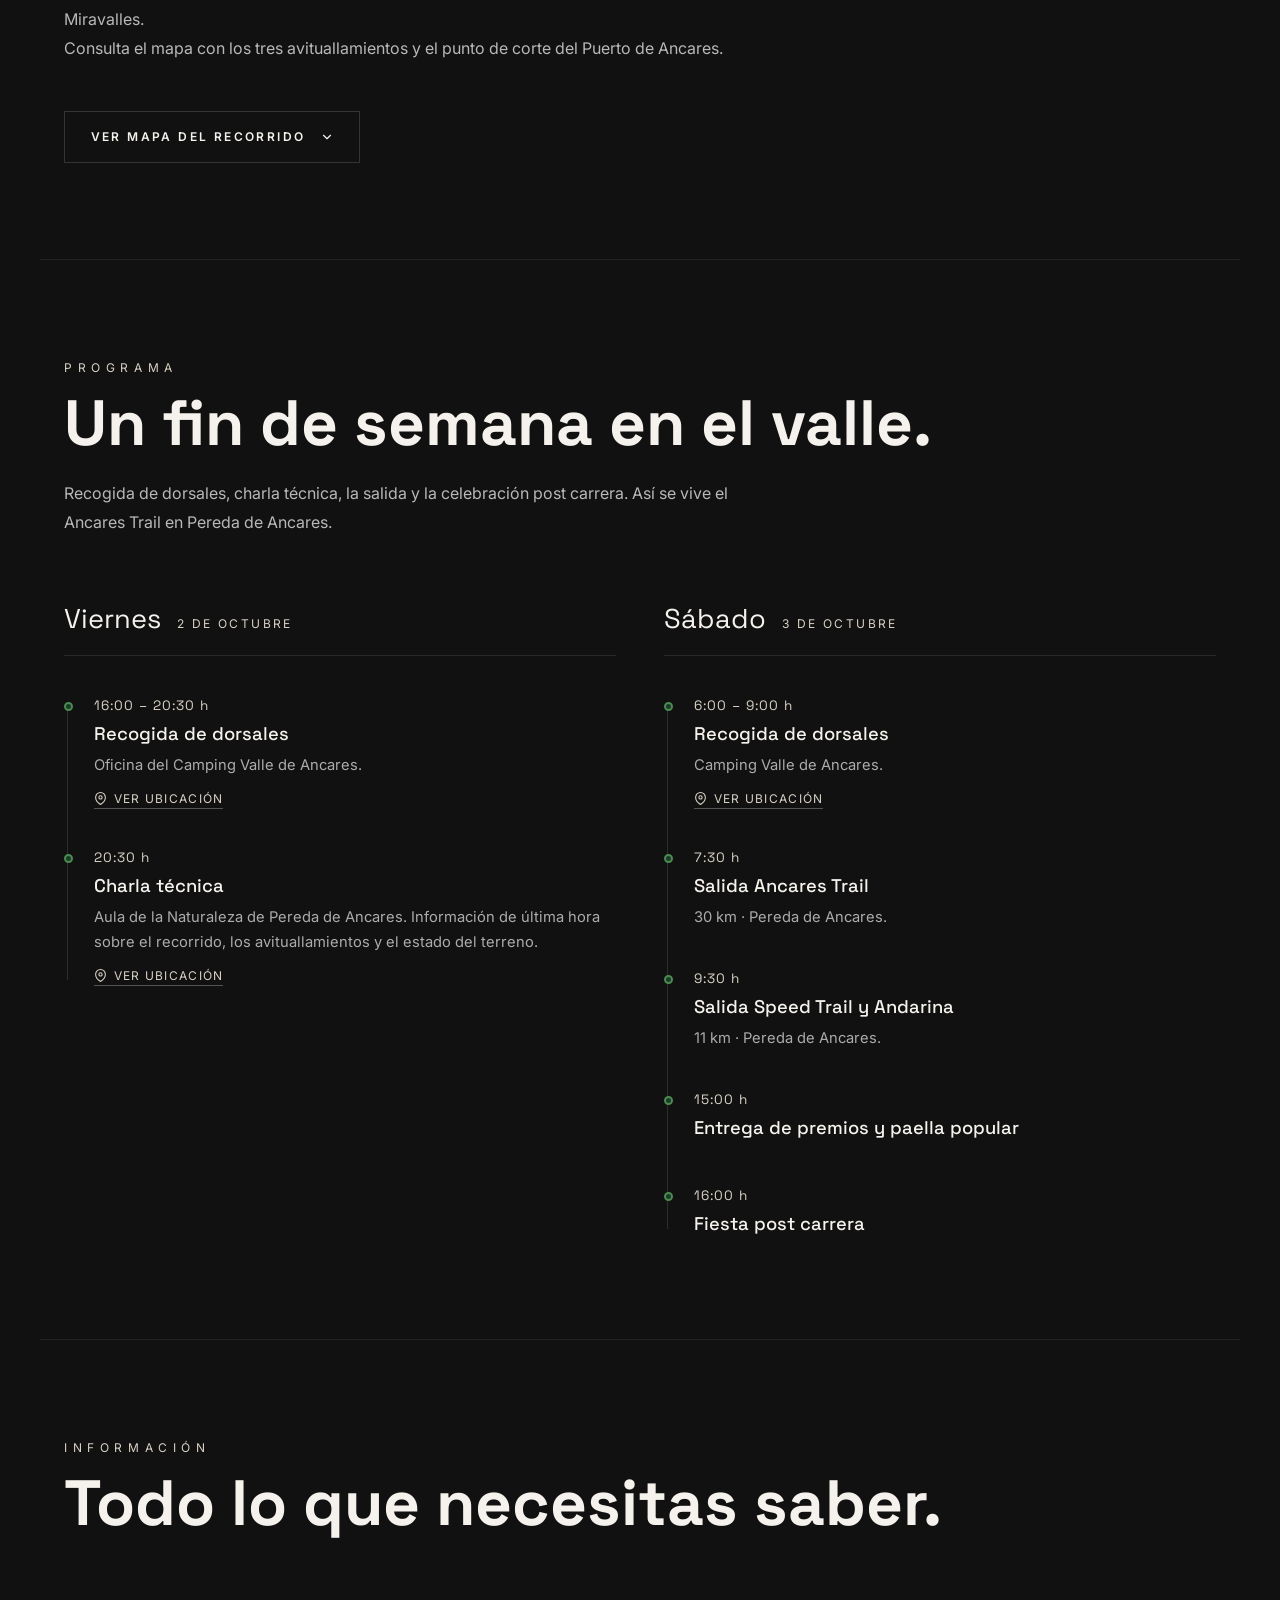
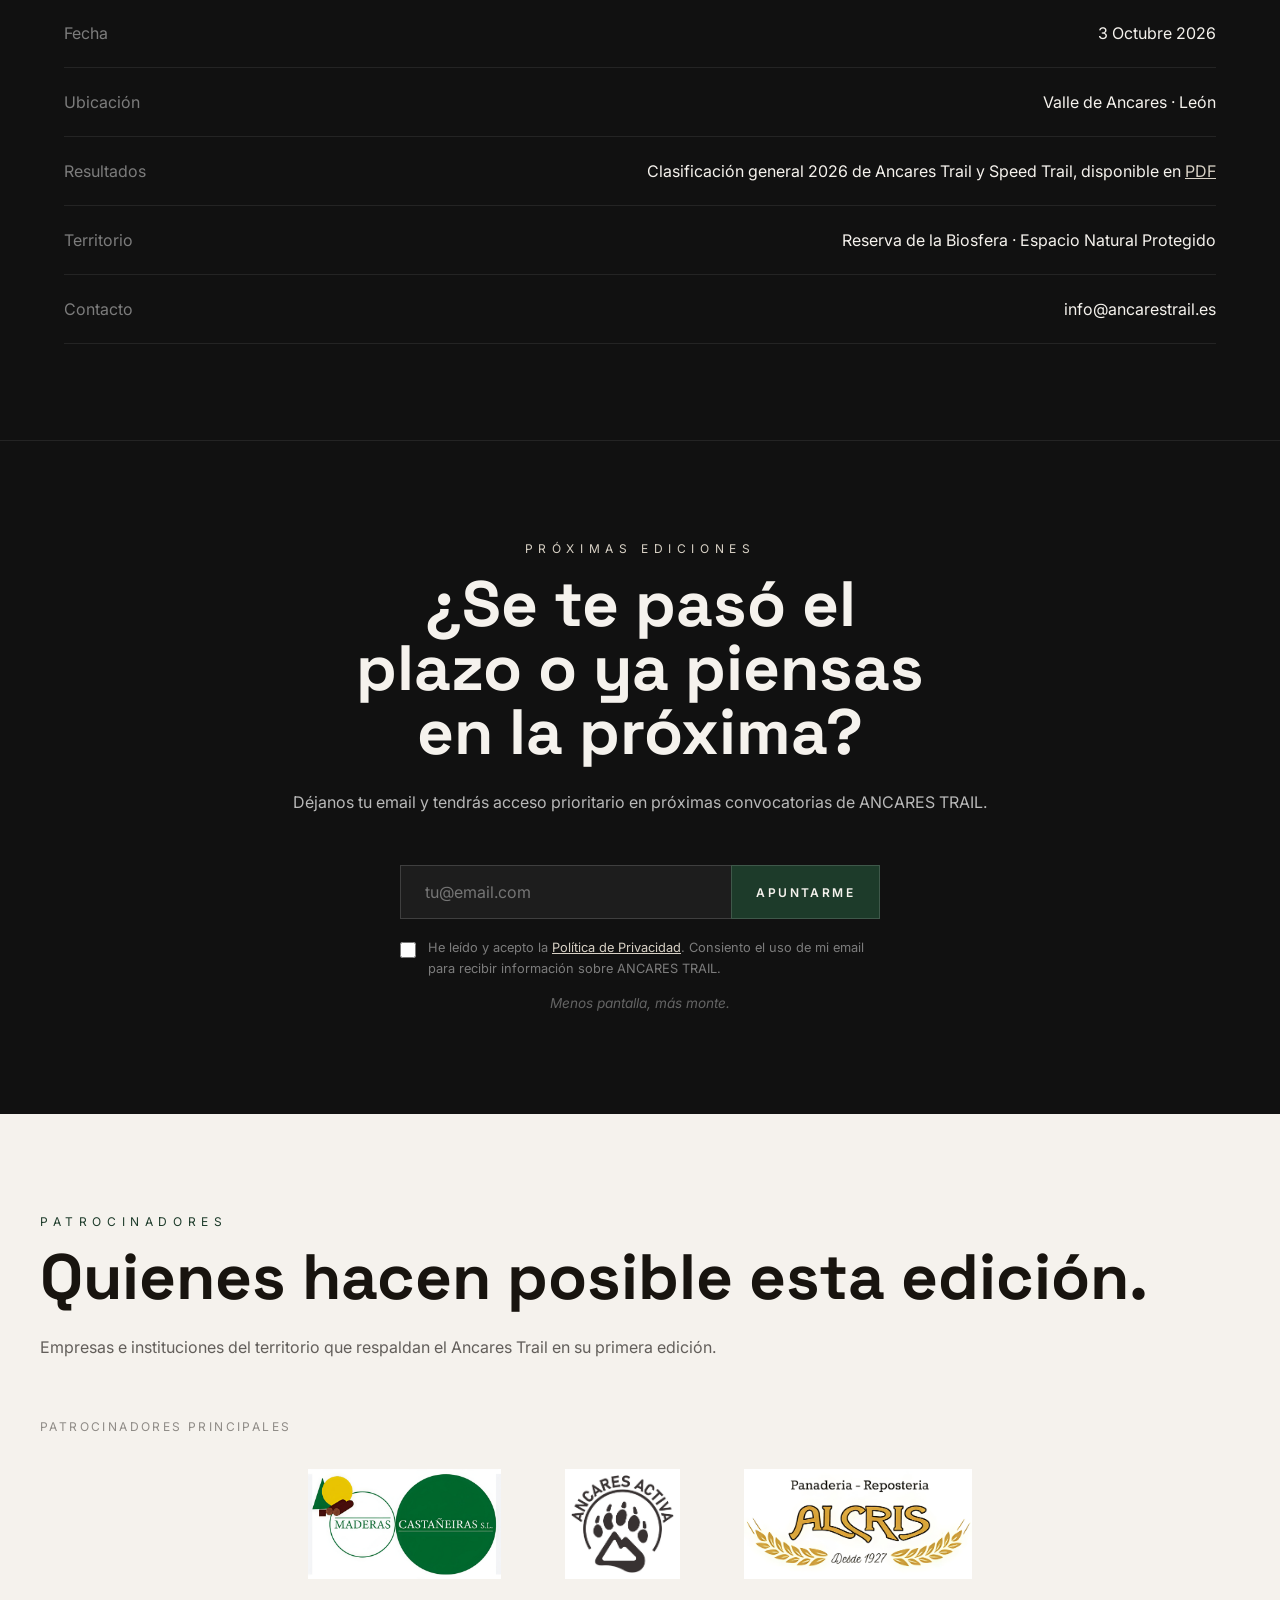
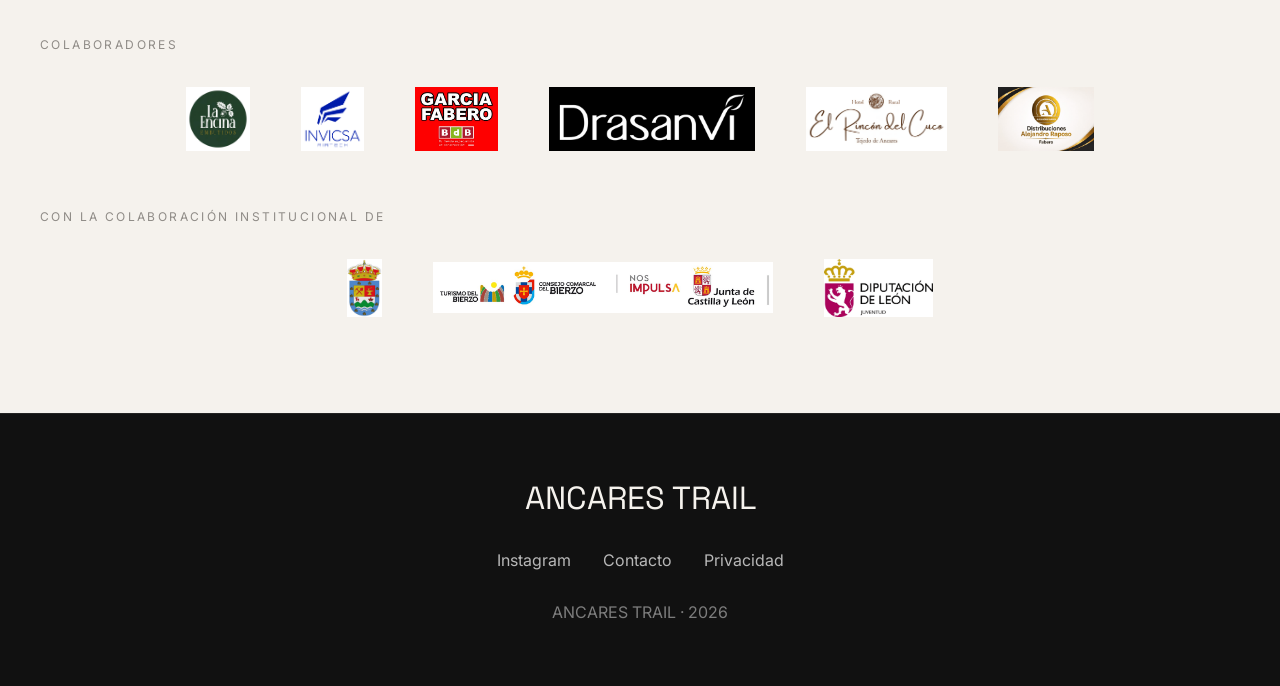
==== commit 24a876c8: "Add files via upload" ====
--- a/index.html
+++ b/index.html
@@ -1066,7 +1066,7 @@
     <p class="hero-small">VALLE DE ANCARES · LEÓN</p>
     <h1>ANCARES TRAIL</h1>
     <p class="hero-date">3 OCTUBRE 2026</p>
-    <a href="https://www.deporticket.com/web-evento/13855-ancares-trail" target="_blank" rel="noopener" class="hero-btn">Comprobar inscripción</a>
+    <a href="AncaresTrail2026_Resultados-2026.pdf" target="_blank" rel="noopener" class="hero-btn">Ver resultados 2026</a>
   </div>
 </section>
 
@@ -1104,6 +1104,10 @@
           <span>Descargar track GPX oficial</span>
           <svg viewBox="0 0 24 24" fill="none" stroke="currentColor" stroke-width="2" stroke-linecap="round" stroke-linejoin="round"><path d="M12 3v12"></path><polyline points="7 10 12 15 17 10"></polyline><path d="M5 21h14"></path></svg>
         </a>
+        <a class="material-btn gpx-btn" href="AncaresTrail2026-30km_Clasificacion-2026.pdf" target="_blank" rel="noopener">
+          <span>Resultados 2026</span>
+          <svg viewBox="0 0 24 24" fill="none" stroke="currentColor" stroke-width="2" stroke-linecap="round" stroke-linejoin="round"><path d="M1 12s4-8 11-8 11 8 11 8-4 8-11 8-11-8-11-8z"></path><circle cx="12" cy="12" r="3"></circle></svg>
+        </a>
       </div>
       <p class="gpx-note">Track oficial. Descárgalo y cárgalo en tu GPS o app de navegación antes de la salida.</p>
     </div>
@@ -1131,6 +1135,10 @@
         <a class="material-btn gpx-btn" href="SpeedTrail-Ancares2026-11km_OFICIAL-2026.gpx" download>
           <span>Descargar track GPX oficial</span>
           <svg viewBox="0 0 24 24" fill="none" stroke="currentColor" stroke-width="2" stroke-linecap="round" stroke-linejoin="round"><path d="M12 3v12"></path><polyline points="7 10 12 15 17 10"></polyline><path d="M5 21h14"></path></svg>
+        </a>
+        <a class="material-btn gpx-btn" href="SpeedTrail-Ancares2026-11km_Clasificacion-2026.pdf" target="_blank" rel="noopener">
+          <span>Resultados 2026</span>
+          <svg viewBox="0 0 24 24" fill="none" stroke="currentColor" stroke-width="2" stroke-linecap="round" stroke-linejoin="round"><path d="M1 12s4-8 11-8 11 8 11 8-4 8-11 8-11-8-11-8z"></path><circle cx="12" cy="12" r="3"></circle></svg>
         </a>
       </div>
       <p class="gpx-note">Track oficial. Común a Speed Trail y Andarina. Descárgalo y cárgalo en tu GPS o app de navegación antes de la salida.</p>
@@ -1345,8 +1353,8 @@
       <p>Valle de Ancares · León</p>
     </div>
     <div class="info-row">
-      <span>Inscripciones</span>
-      <p>Cerradas. Aforo completo en las tres pruebas. Consulta tu inscripción en <a href="https://www.deporticket.com/web-evento/13855-ancares-trail" target="_blank" rel="noopener" style="color:var(--stone); text-decoration:underline;">Deporticket</a></p>
+      <span>Resultados</span>
+      <p>Clasificación general 2026 de Ancares Trail y Speed Trail, disponible en <a href="AncaresTrail2026_Resultados-2026.pdf" target="_blank" rel="noopener" style="color:var(--stone); text-decoration:underline;">PDF</a></p>
     </div>
     <div class="info-row">
       <span>Territorio</span>
@@ -1426,7 +1434,6 @@
         <img src="logos/embutidos-la-encina.png" alt="Embutidos La Encina" loading="lazy" width="598" height="600">
         <img src="logos/invicsa-airtech.png" alt="Invicsa Airtech" loading="lazy" width="532" height="538">
         <img src="logos/ferreteria-fabero.png" alt="Ferretería García Fabero" loading="lazy" width="600" height="466">
-        <img src="logos/fante.png" alt="Fanté" loading="lazy" width="600" height="534">
         <img src="logos/drasanvi.png" alt="Drasanvi" loading="lazy" width="600" height="186">
         <img src="logos/el-rincon-del-cuco.png" alt="El Rincón del Cuco" loading="lazy" width="600" height="273">
         <img src="logos/distribuciones-raposo.png" alt="Distribuciones Alejandro Raposo" loading="lazy" width="600" height="400">
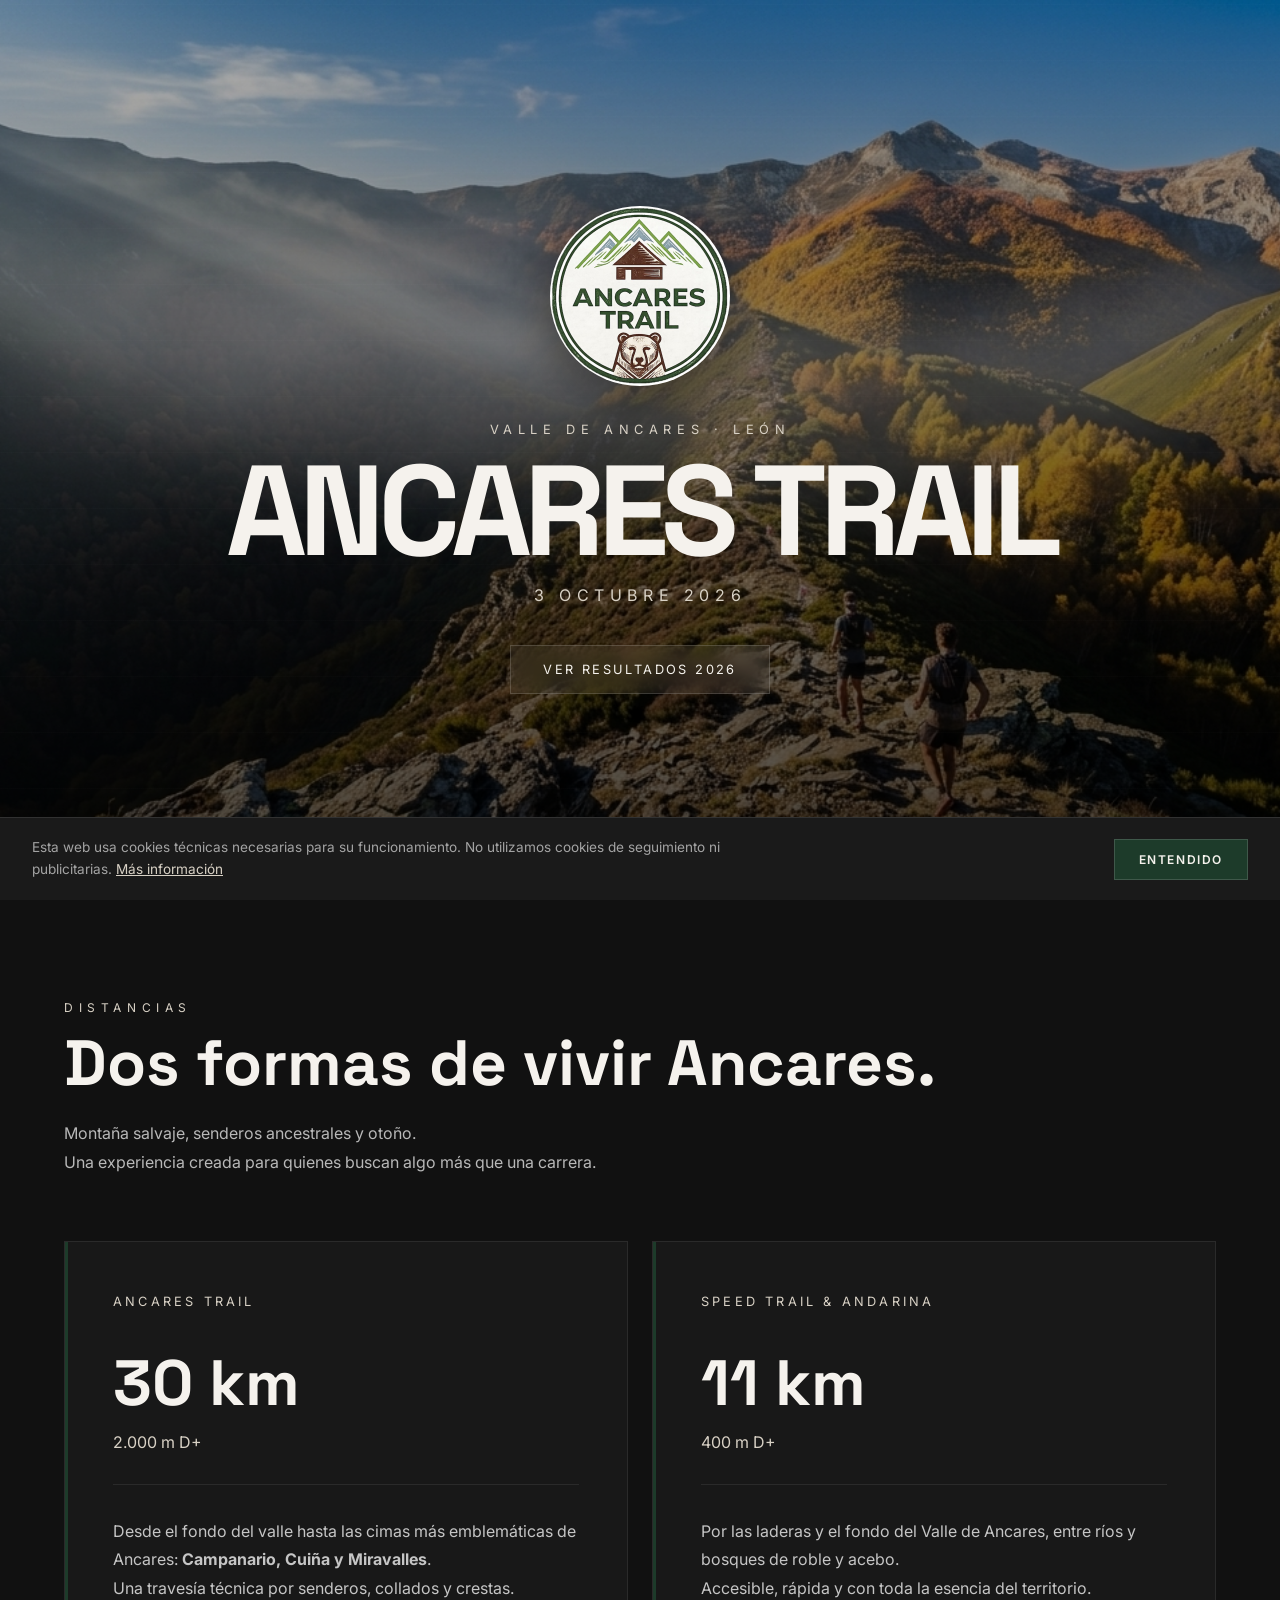
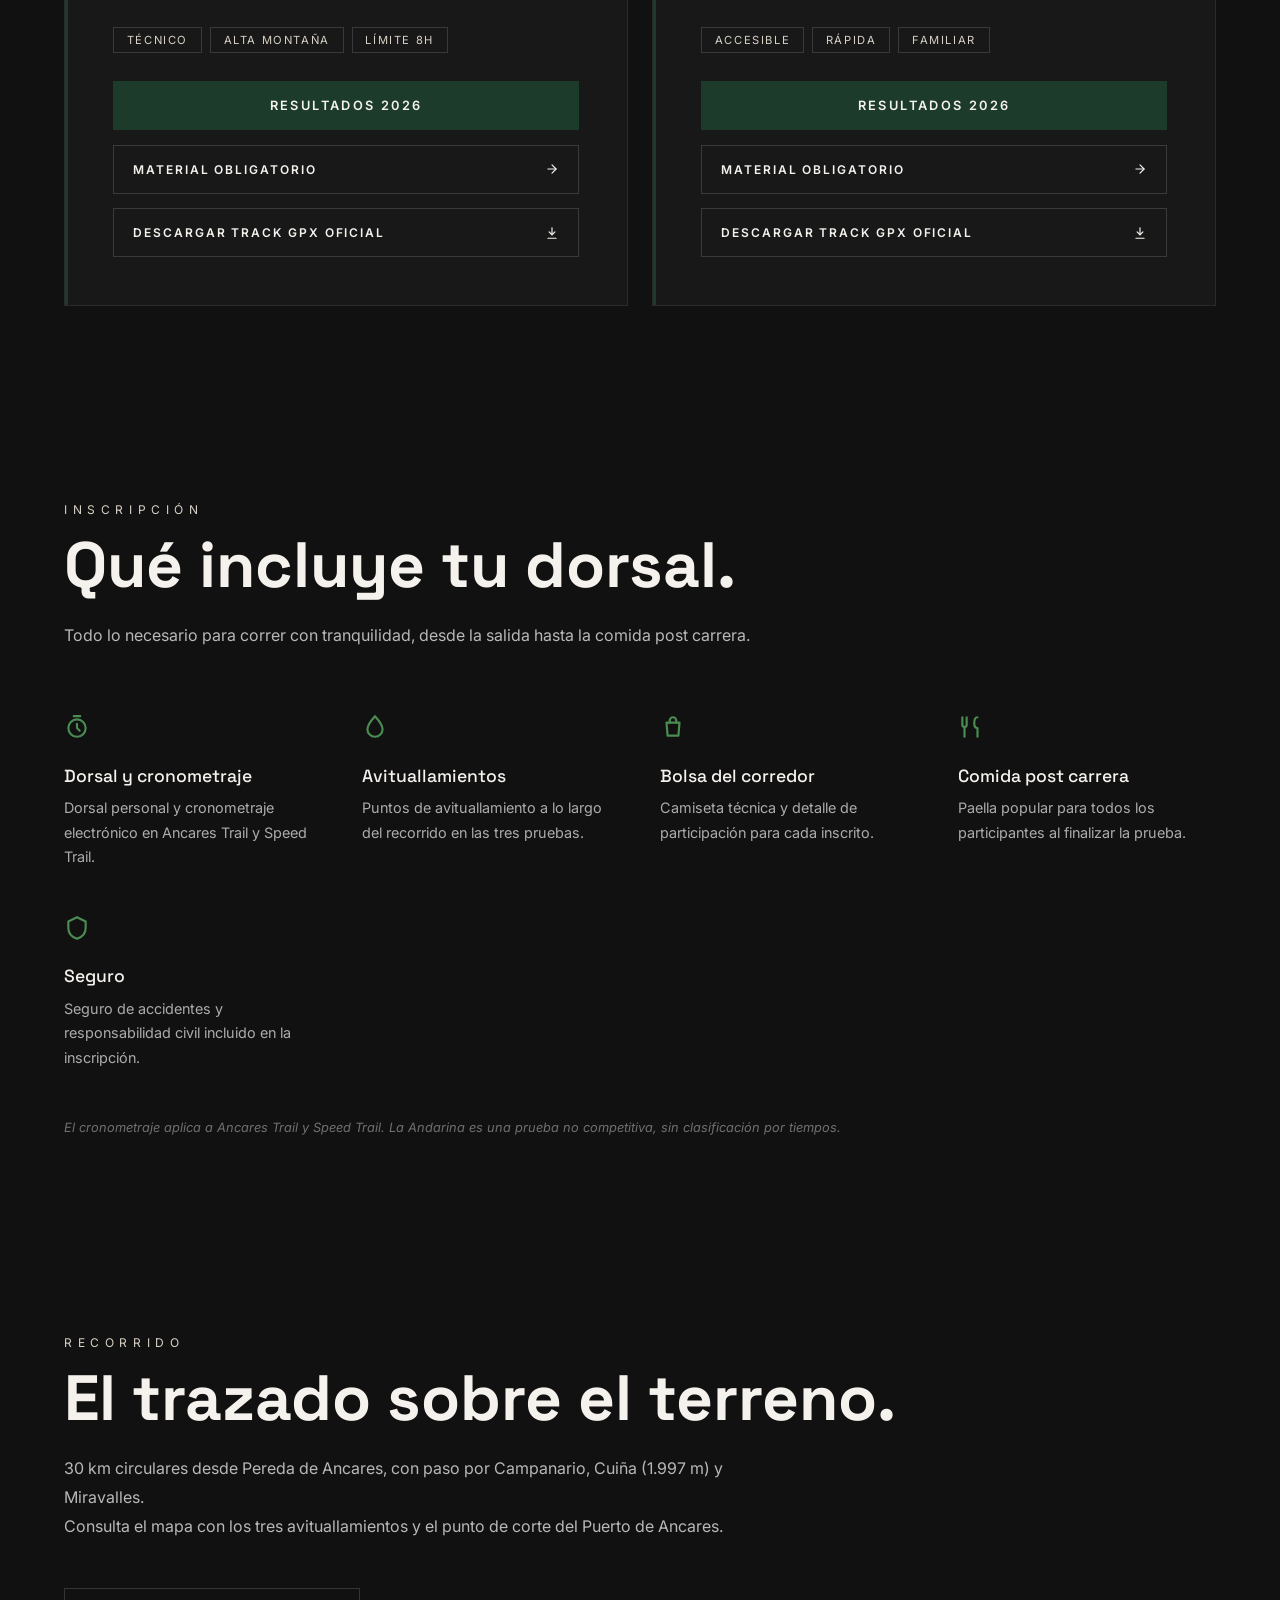
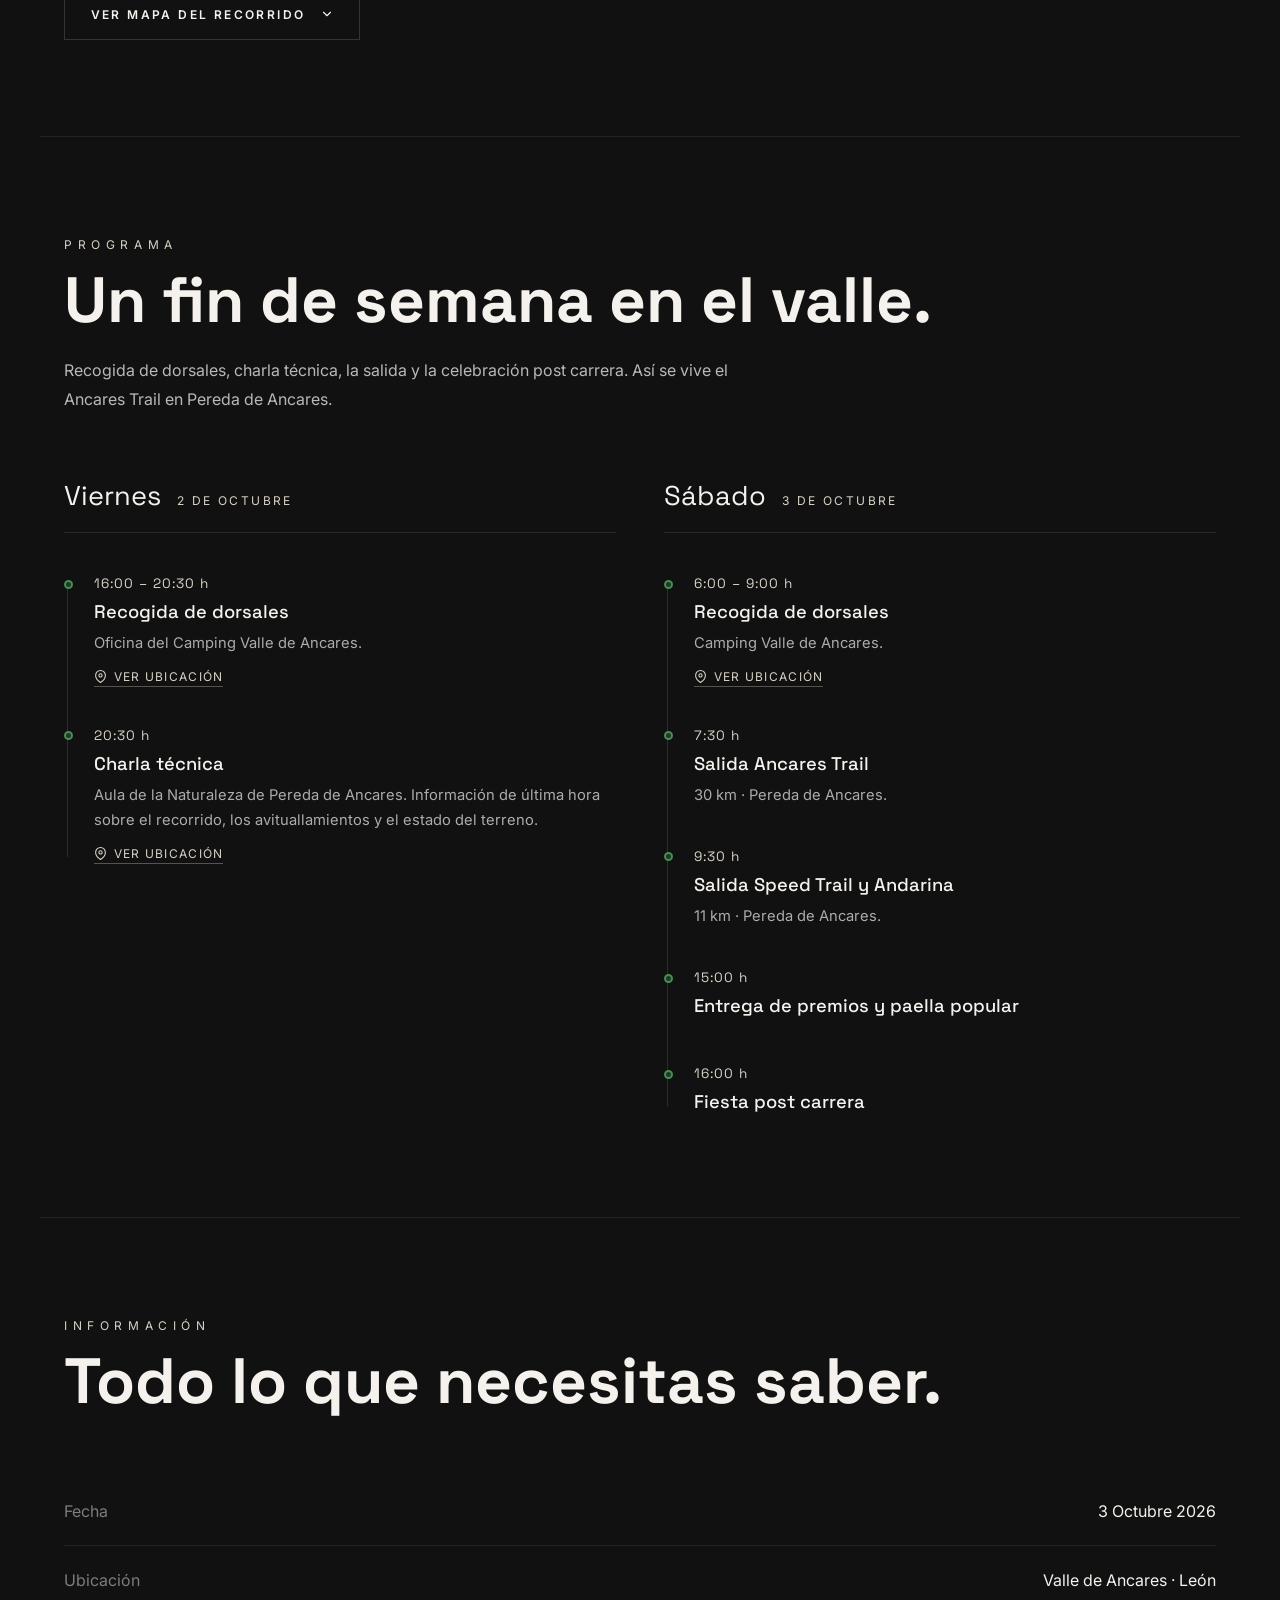
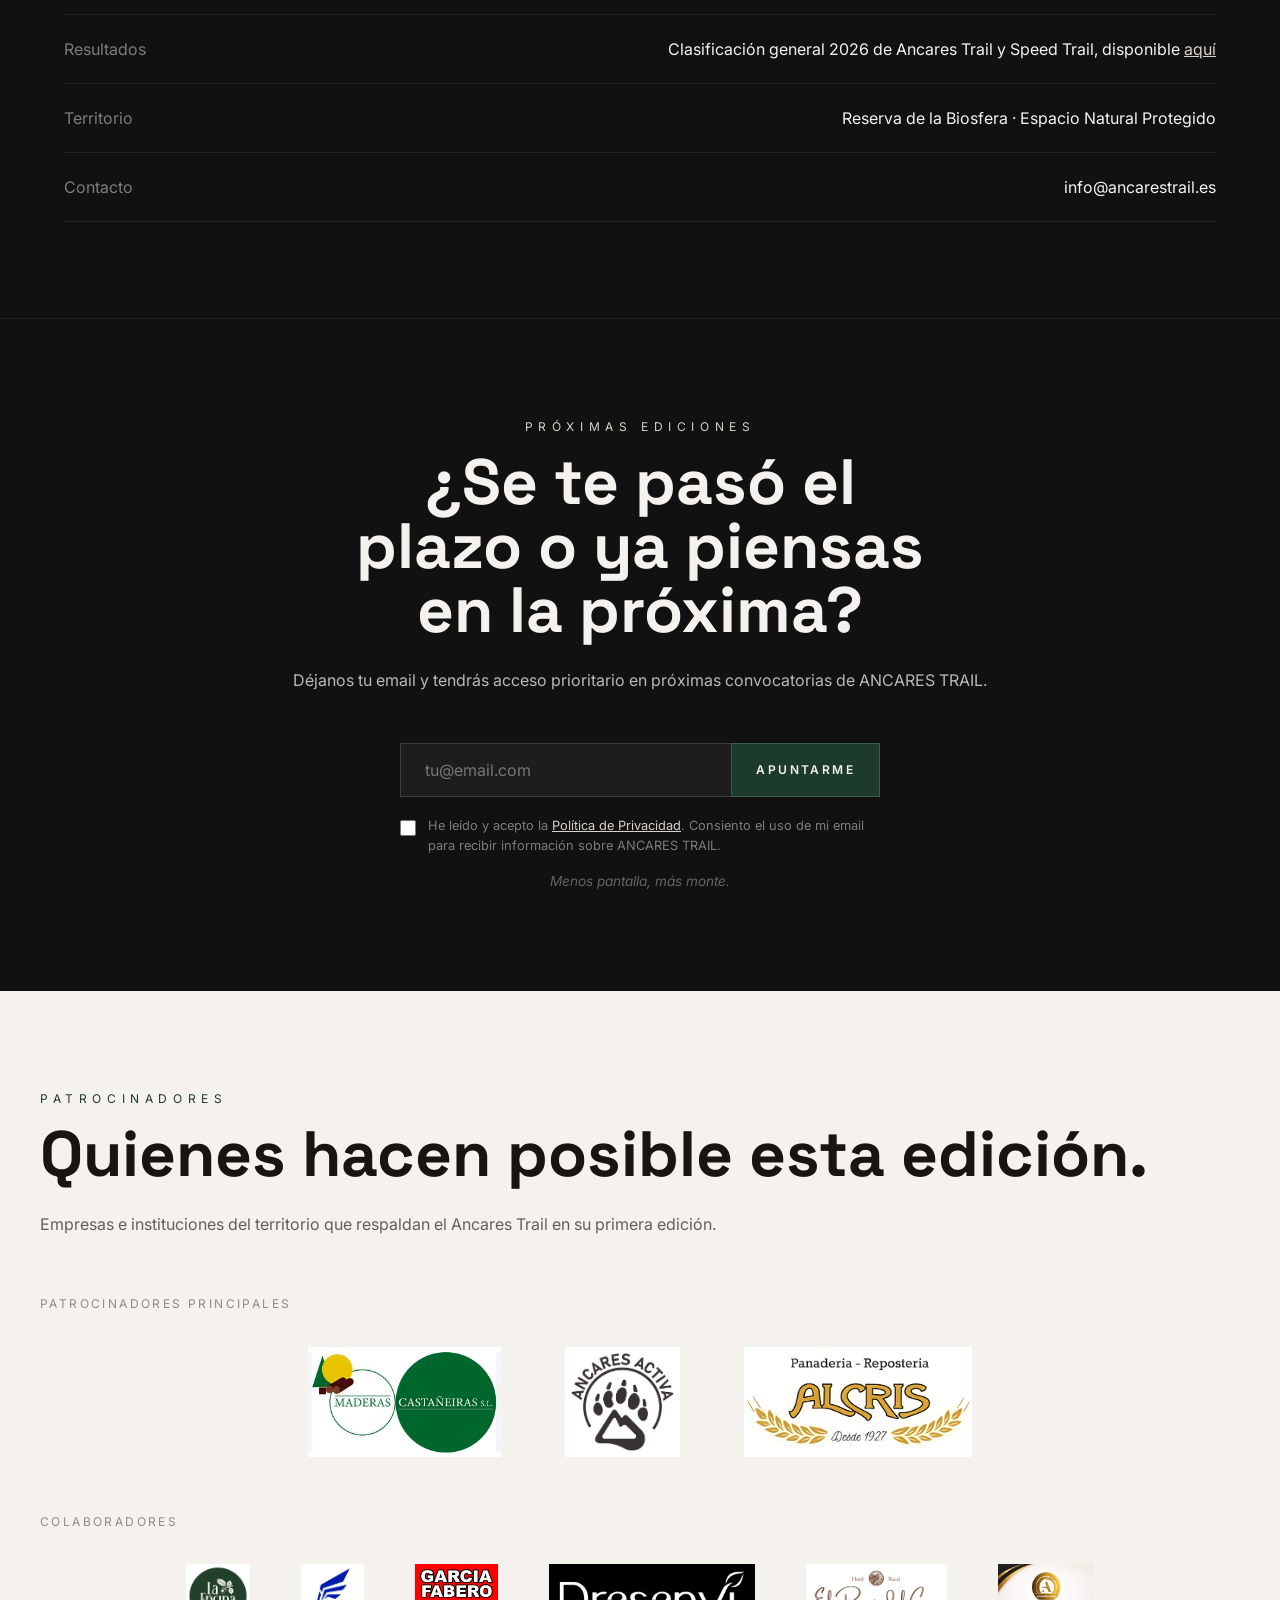
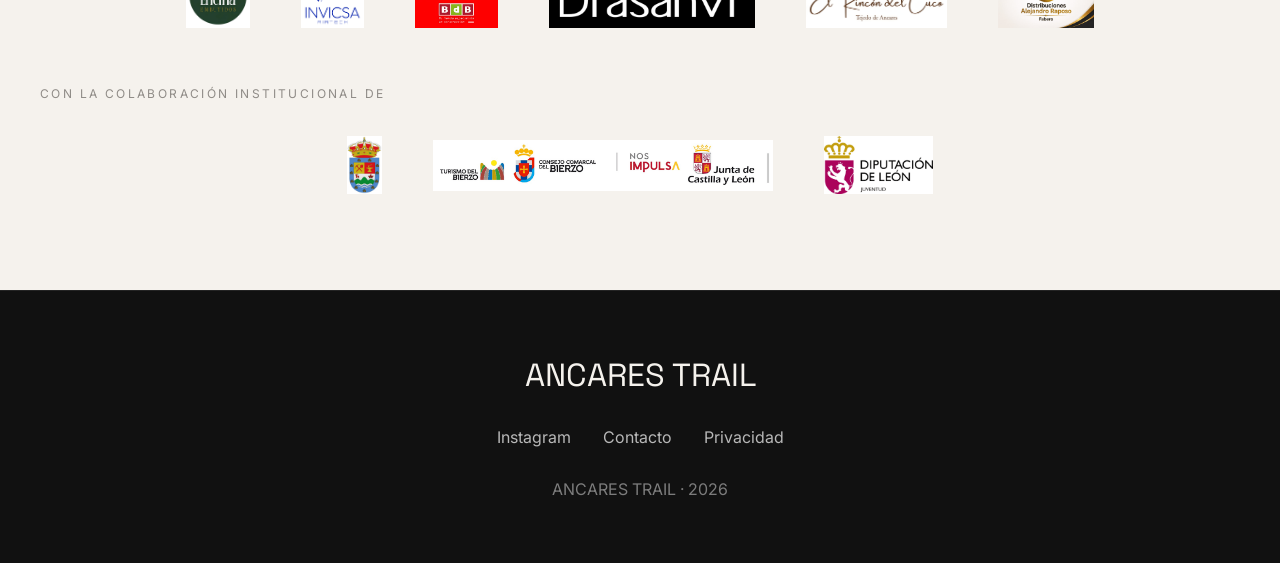
==== commit 2fc862e1: "Add files via upload" ====
--- a/index.html
+++ b/index.html
@@ -1095,7 +1095,7 @@
         <span class="tag">Límite 8h</span>
       </div>
       <div class="card-actions">
-        <a class="enroll-btn" href="https://www.deporticket.com/web-evento/13855-ancares-trail" target="_blank" rel="noopener">Comprobar inscripción</a>
+        <a class="enroll-btn" href="AncaresTrail2026-30km_Clasificacion-2026.pdf" target="_blank" rel="noopener">Resultados 2026</a>
         <button class="material-btn" type="button" onclick="openMaterial('30k')">
           <span>Material obligatorio</span>
           <svg viewBox="0 0 24 24" fill="none" stroke="currentColor" stroke-width="2" stroke-linecap="round" stroke-linejoin="round"><line x1="5" y1="12" x2="19" y2="12"></line><polyline points="12 5 19 12 12 19"></polyline></svg>
@@ -1104,12 +1104,7 @@
           <span>Descargar track GPX oficial</span>
           <svg viewBox="0 0 24 24" fill="none" stroke="currentColor" stroke-width="2" stroke-linecap="round" stroke-linejoin="round"><path d="M12 3v12"></path><polyline points="7 10 12 15 17 10"></polyline><path d="M5 21h14"></path></svg>
         </a>
-        <a class="material-btn gpx-btn" href="AncaresTrail2026-30km_Clasificacion-2026.pdf" target="_blank" rel="noopener">
-          <span>Resultados 2026</span>
-          <svg viewBox="0 0 24 24" fill="none" stroke="currentColor" stroke-width="2" stroke-linecap="round" stroke-linejoin="round"><path d="M1 12s4-8 11-8 11 8 11 8-4 8-11 8-11-8-11-8z"></path><circle cx="12" cy="12" r="3"></circle></svg>
-        </a>
       </div>
-      <p class="gpx-note">Track oficial. Descárgalo y cárgalo en tu GPS o app de navegación antes de la salida.</p>
     </div>
 
     <div class="card">
@@ -1127,7 +1122,7 @@
         <span class="tag">Familiar</span>
       </div>
       <div class="card-actions">
-        <a class="enroll-btn" href="https://www.deporticket.com/web-evento/13855-ancares-trail" target="_blank" rel="noopener">Comprobar inscripción</a>
+        <a class="enroll-btn" href="SpeedTrail-Ancares2026-11km_Clasificacion-2026.pdf" target="_blank" rel="noopener">Resultados 2026</a>
         <button class="material-btn" type="button" onclick="openMaterial('11k')">
           <span>Material obligatorio</span>
           <svg viewBox="0 0 24 24" fill="none" stroke="currentColor" stroke-width="2" stroke-linecap="round" stroke-linejoin="round"><line x1="5" y1="12" x2="19" y2="12"></line><polyline points="12 5 19 12 12 19"></polyline></svg>
@@ -1136,12 +1131,7 @@
           <span>Descargar track GPX oficial</span>
           <svg viewBox="0 0 24 24" fill="none" stroke="currentColor" stroke-width="2" stroke-linecap="round" stroke-linejoin="round"><path d="M12 3v12"></path><polyline points="7 10 12 15 17 10"></polyline><path d="M5 21h14"></path></svg>
         </a>
-        <a class="material-btn gpx-btn" href="SpeedTrail-Ancares2026-11km_Clasificacion-2026.pdf" target="_blank" rel="noopener">
-          <span>Resultados 2026</span>
-          <svg viewBox="0 0 24 24" fill="none" stroke="currentColor" stroke-width="2" stroke-linecap="round" stroke-linejoin="round"><path d="M1 12s4-8 11-8 11 8 11 8-4 8-11 8-11-8-11-8z"></path><circle cx="12" cy="12" r="3"></circle></svg>
-        </a>
       </div>
-      <p class="gpx-note">Track oficial. Común a Speed Trail y Andarina. Descárgalo y cárgalo en tu GPS o app de navegación antes de la salida.</p>
     </div>
   </div>
 </section>
@@ -1354,7 +1344,7 @@
     </div>
     <div class="info-row">
       <span>Resultados</span>
-      <p>Clasificación general 2026 de Ancares Trail y Speed Trail, disponible en <a href="AncaresTrail2026_Resultados-2026.pdf" target="_blank" rel="noopener" style="color:var(--stone); text-decoration:underline;">PDF</a></p>
+      <p>Clasificación general 2026 de Ancares Trail y Speed Trail, disponible <a href="AncaresTrail2026_Resultados-2026.pdf" target="_blank" rel="noopener" style="color:var(--stone); text-decoration:underline;">aquí</a></p>
     </div>
     <div class="info-row">
       <span>Territorio</span>
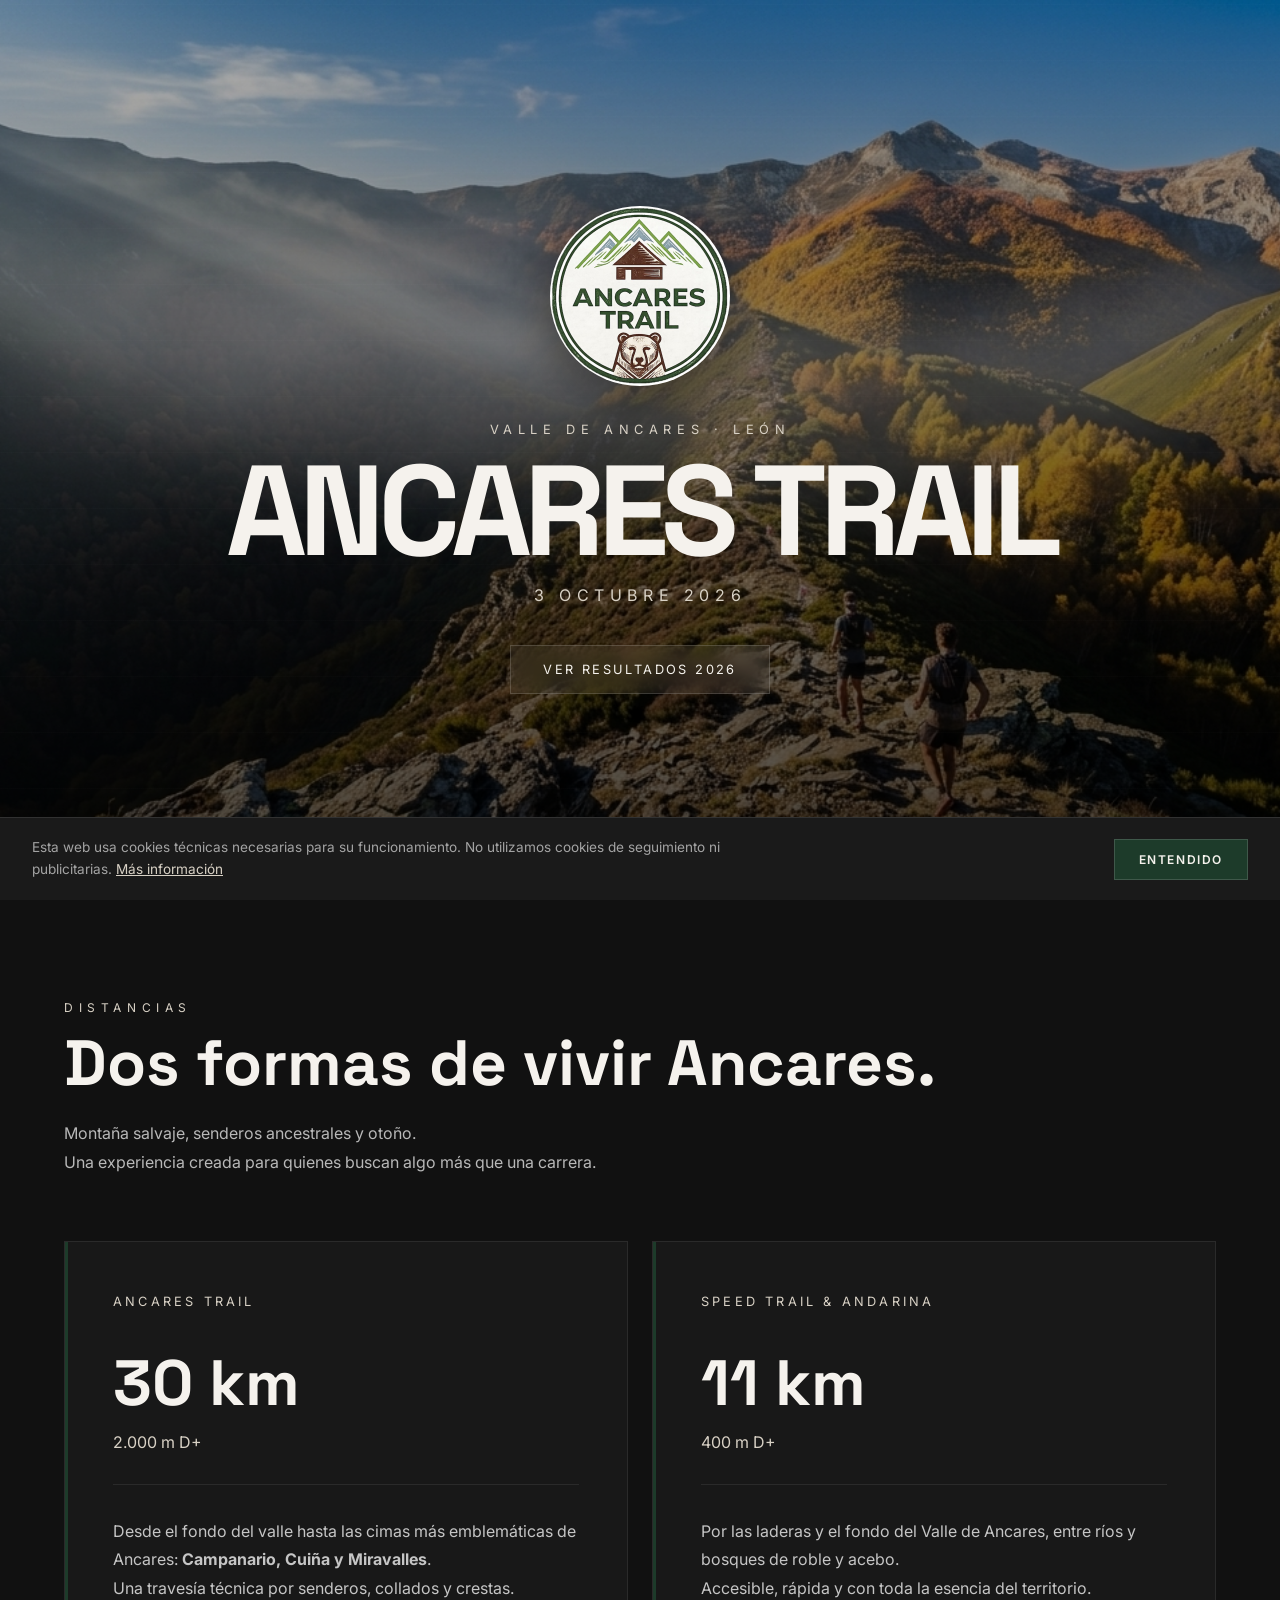
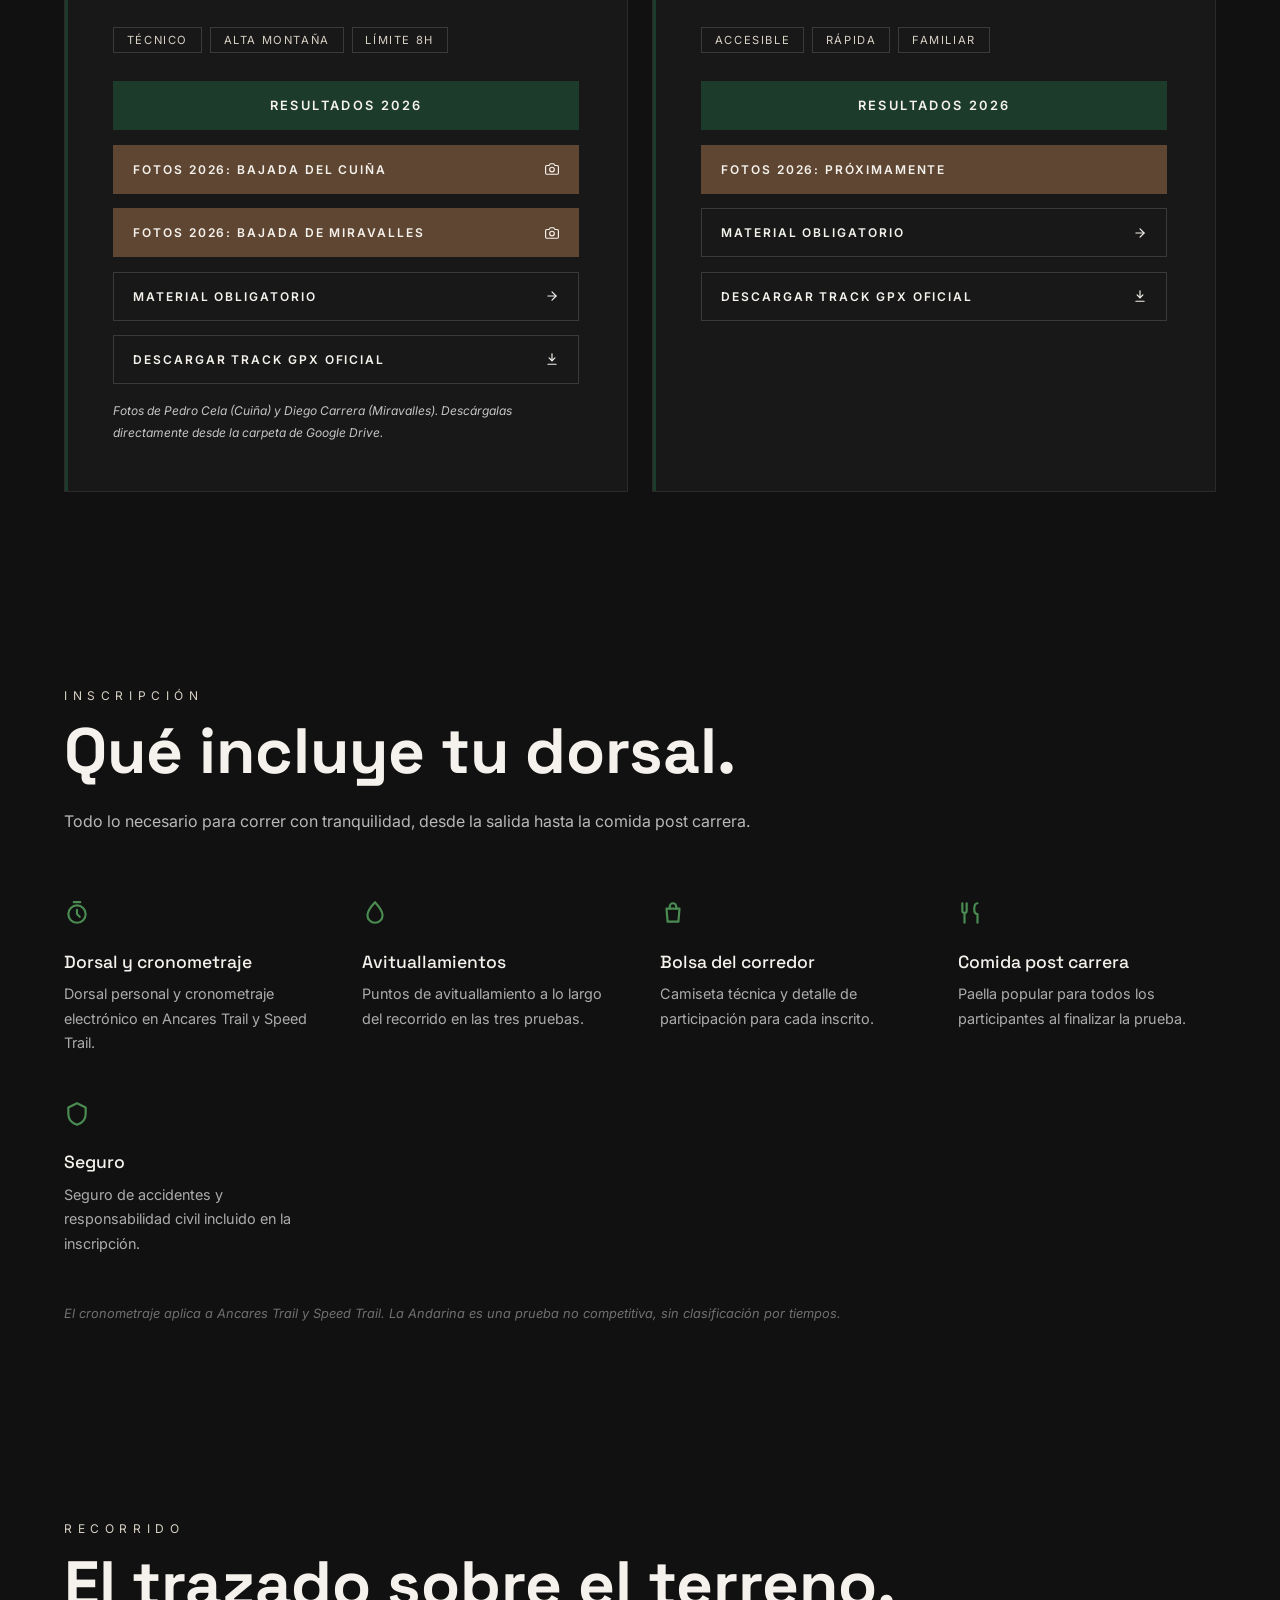
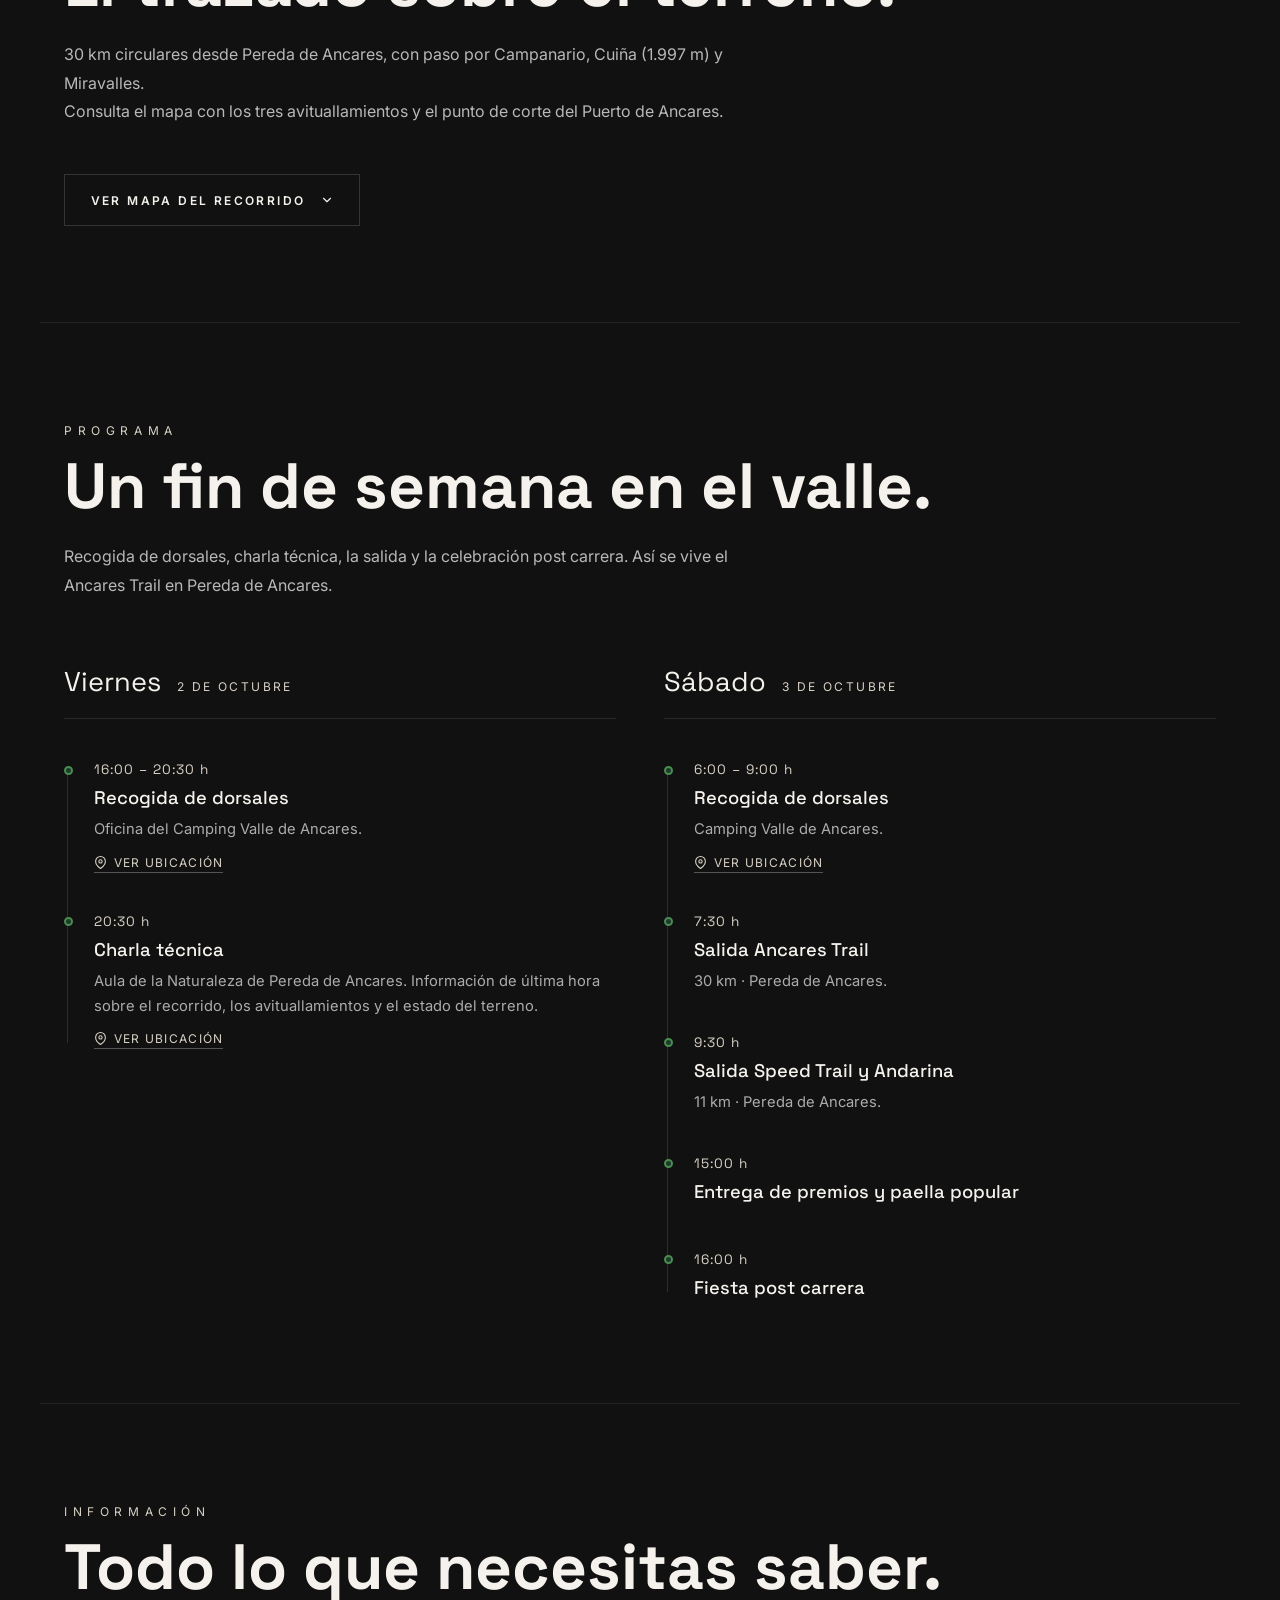
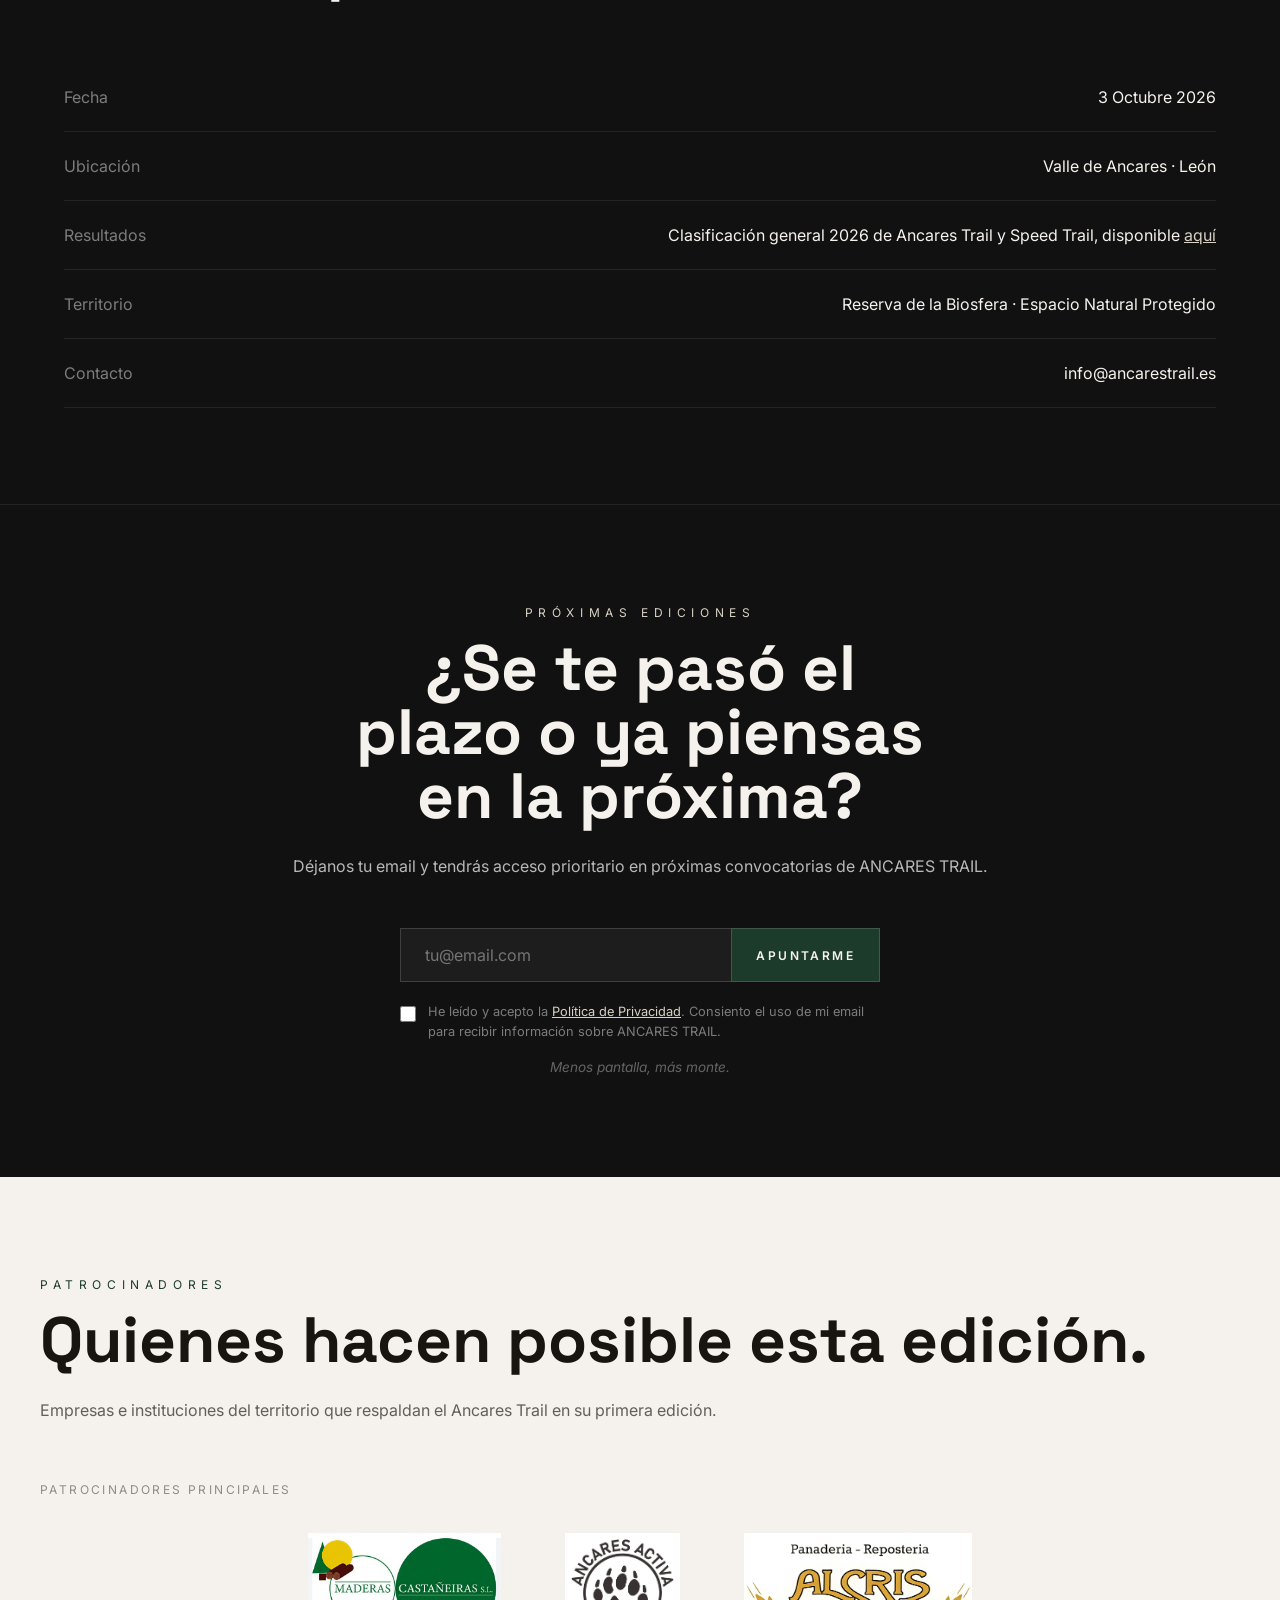
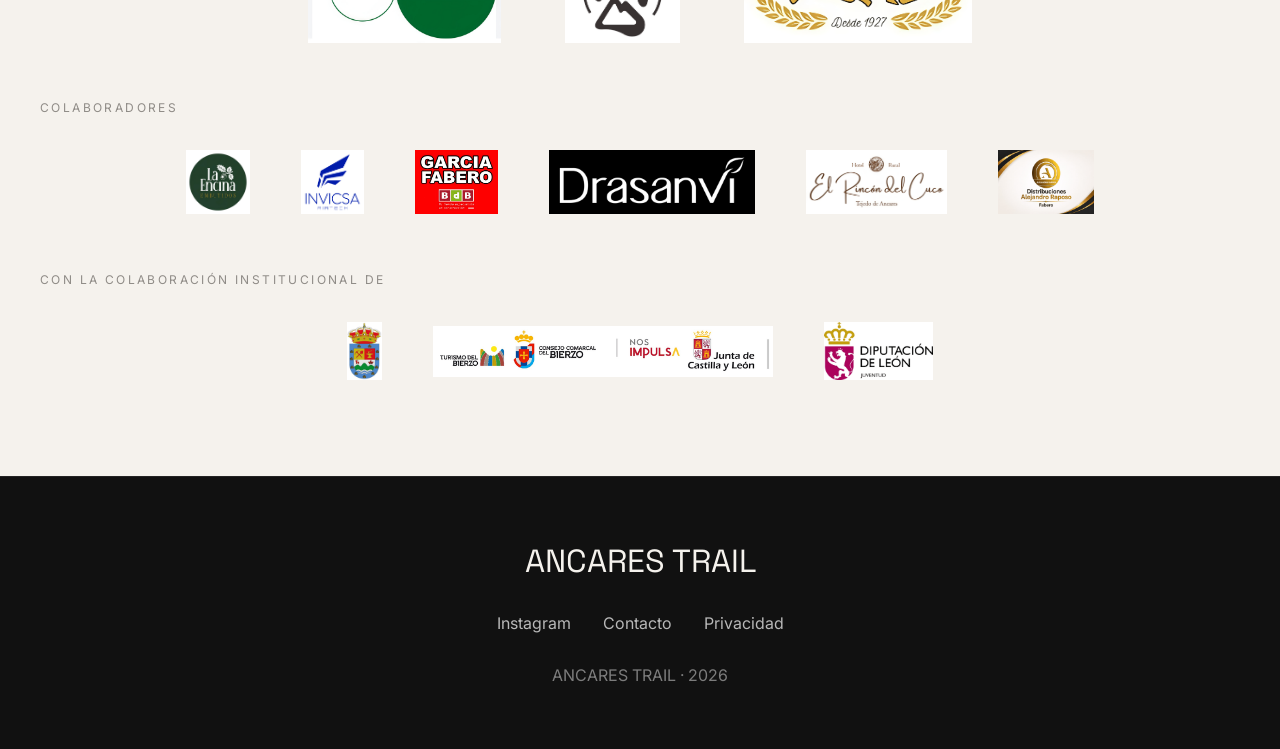
==== commit 064f7fe7: "Add files via upload" ====
--- a/index.html
+++ b/index.html
@@ -392,6 +392,10 @@
 
 .gpx-btn{ text-decoration:none; }
 
+.material-btn.photo-btn{ background:var(--earth); border-color:var(--earth); color:var(--off); text-decoration:none; }
+
+.material-btn.photo-btn:hover{ background:#4a3627; border-color:#4a3627; }
+
 .gpx-note{
   margin-top:1rem;
   font-size:.75rem;
@@ -1096,6 +1100,14 @@
       </div>
       <div class="card-actions">
         <a class="enroll-btn" href="AncaresTrail2026-30km_Clasificacion-2026.pdf" target="_blank" rel="noopener">Resultados 2026</a>
+        <a class="material-btn photo-btn" href="https://drive.google.com/drive/folders/19VQnlDBlOLACDAMYYwbOBzEjXaqf3F6Y" target="_blank" rel="noopener">
+          <span>Fotos 2026: bajada del Cuiña</span>
+          <svg viewBox="0 0 24 24" fill="none" stroke="currentColor" stroke-width="2" stroke-linecap="round" stroke-linejoin="round"><path d="M23 19a2 2 0 0 1-2 2H3a2 2 0 0 1-2-2V8a2 2 0 0 1 2-2h4l2-3h6l2 3h4a2 2 0 0 1 2 2z"></path><circle cx="12" cy="13" r="4"></circle></svg>
+        </a>
+        <a class="material-btn photo-btn" href="https://drive.google.com/drive/folders/1TUHdBTzyOmgcp3vZuVvVQp-pe38COf92" target="_blank" rel="noopener">
+          <span>Fotos 2026: bajada de Miravalles</span>
+          <svg viewBox="0 0 24 24" fill="none" stroke="currentColor" stroke-width="2" stroke-linecap="round" stroke-linejoin="round"><path d="M23 19a2 2 0 0 1-2 2H3a2 2 0 0 1-2-2V8a2 2 0 0 1 2-2h4l2-3h6l2 3h4a2 2 0 0 1 2 2z"></path><circle cx="12" cy="13" r="4"></circle></svg>
+        </a>
         <button class="material-btn" type="button" onclick="openMaterial('30k')">
           <span>Material obligatorio</span>
           <svg viewBox="0 0 24 24" fill="none" stroke="currentColor" stroke-width="2" stroke-linecap="round" stroke-linejoin="round"><line x1="5" y1="12" x2="19" y2="12"></line><polyline points="12 5 19 12 12 19"></polyline></svg>
@@ -1105,6 +1117,7 @@
           <svg viewBox="0 0 24 24" fill="none" stroke="currentColor" stroke-width="2" stroke-linecap="round" stroke-linejoin="round"><path d="M12 3v12"></path><polyline points="7 10 12 15 17 10"></polyline><path d="M5 21h14"></path></svg>
         </a>
       </div>
+      <p class="gpx-note">Fotos de Pedro Cela (Cuiña) y Diego Carrera (Miravalles). Descárgalas directamente desde la carpeta de Google Drive.</p>
     </div>
 
     <div class="card">
@@ -1123,6 +1136,9 @@
       </div>
       <div class="card-actions">
         <a class="enroll-btn" href="SpeedTrail-Ancares2026-11km_Clasificacion-2026.pdf" target="_blank" rel="noopener">Resultados 2026</a>
+        <button class="material-btn photo-btn" type="button" disabled>
+          <span>FOTOS 2026: Próximamente</span>
+        </button>
         <button class="material-btn" type="button" onclick="openMaterial('11k')">
           <span>Material obligatorio</span>
           <svg viewBox="0 0 24 24" fill="none" stroke="currentColor" stroke-width="2" stroke-linecap="round" stroke-linejoin="round"><line x1="5" y1="12" x2="19" y2="12"></line><polyline points="12 5 19 12 12 19"></polyline></svg>
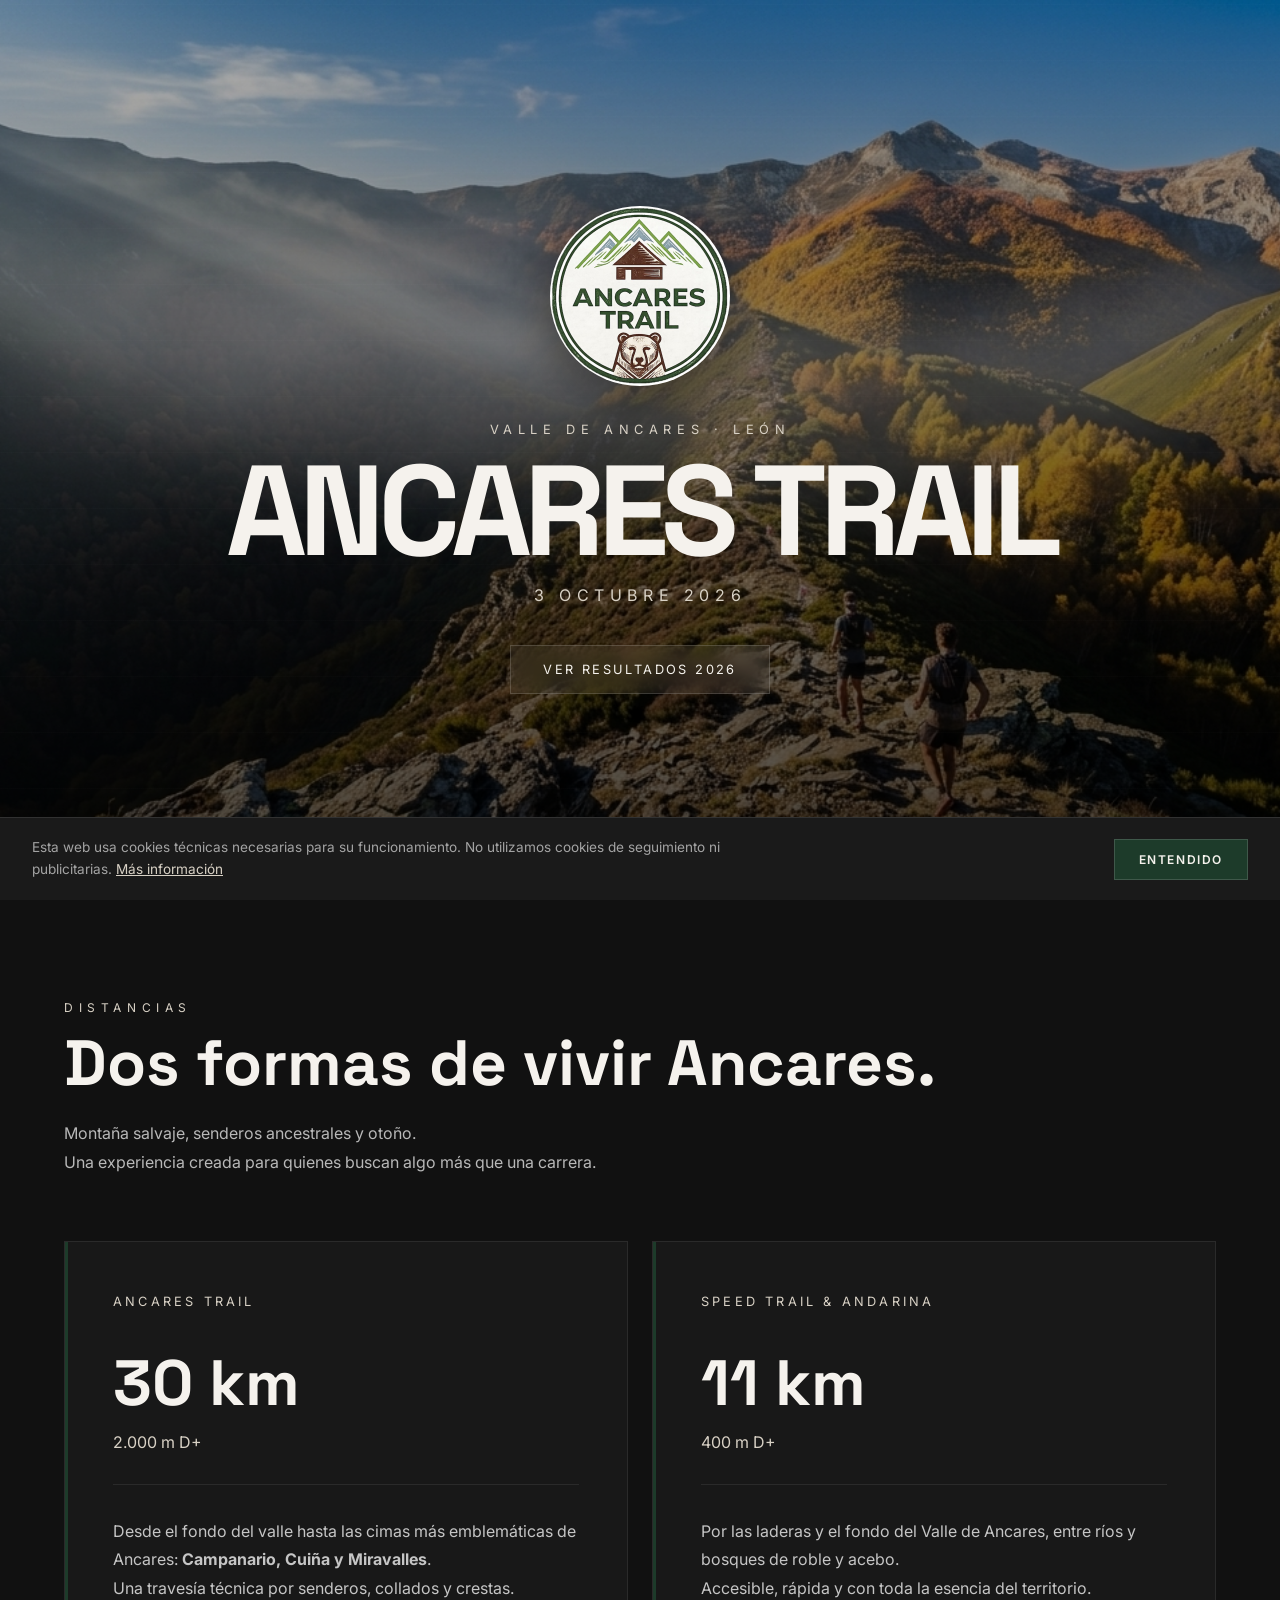
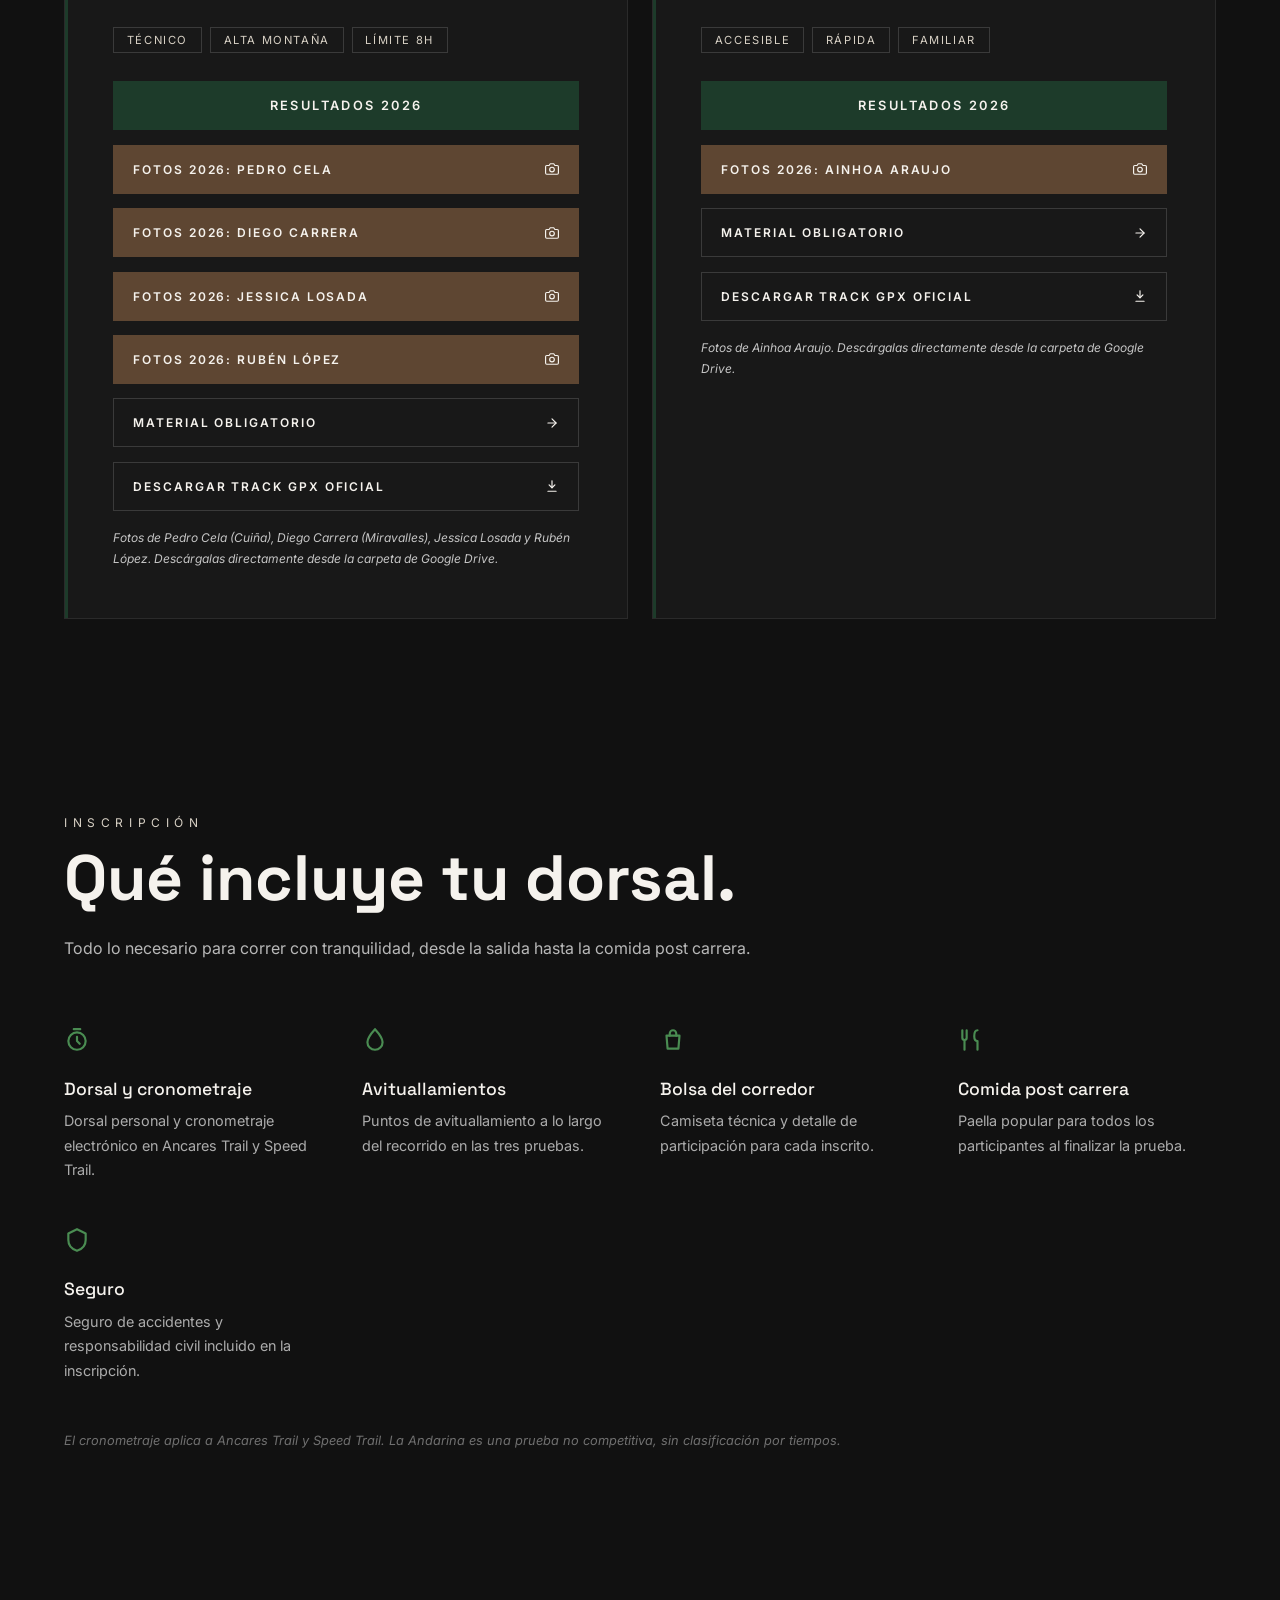
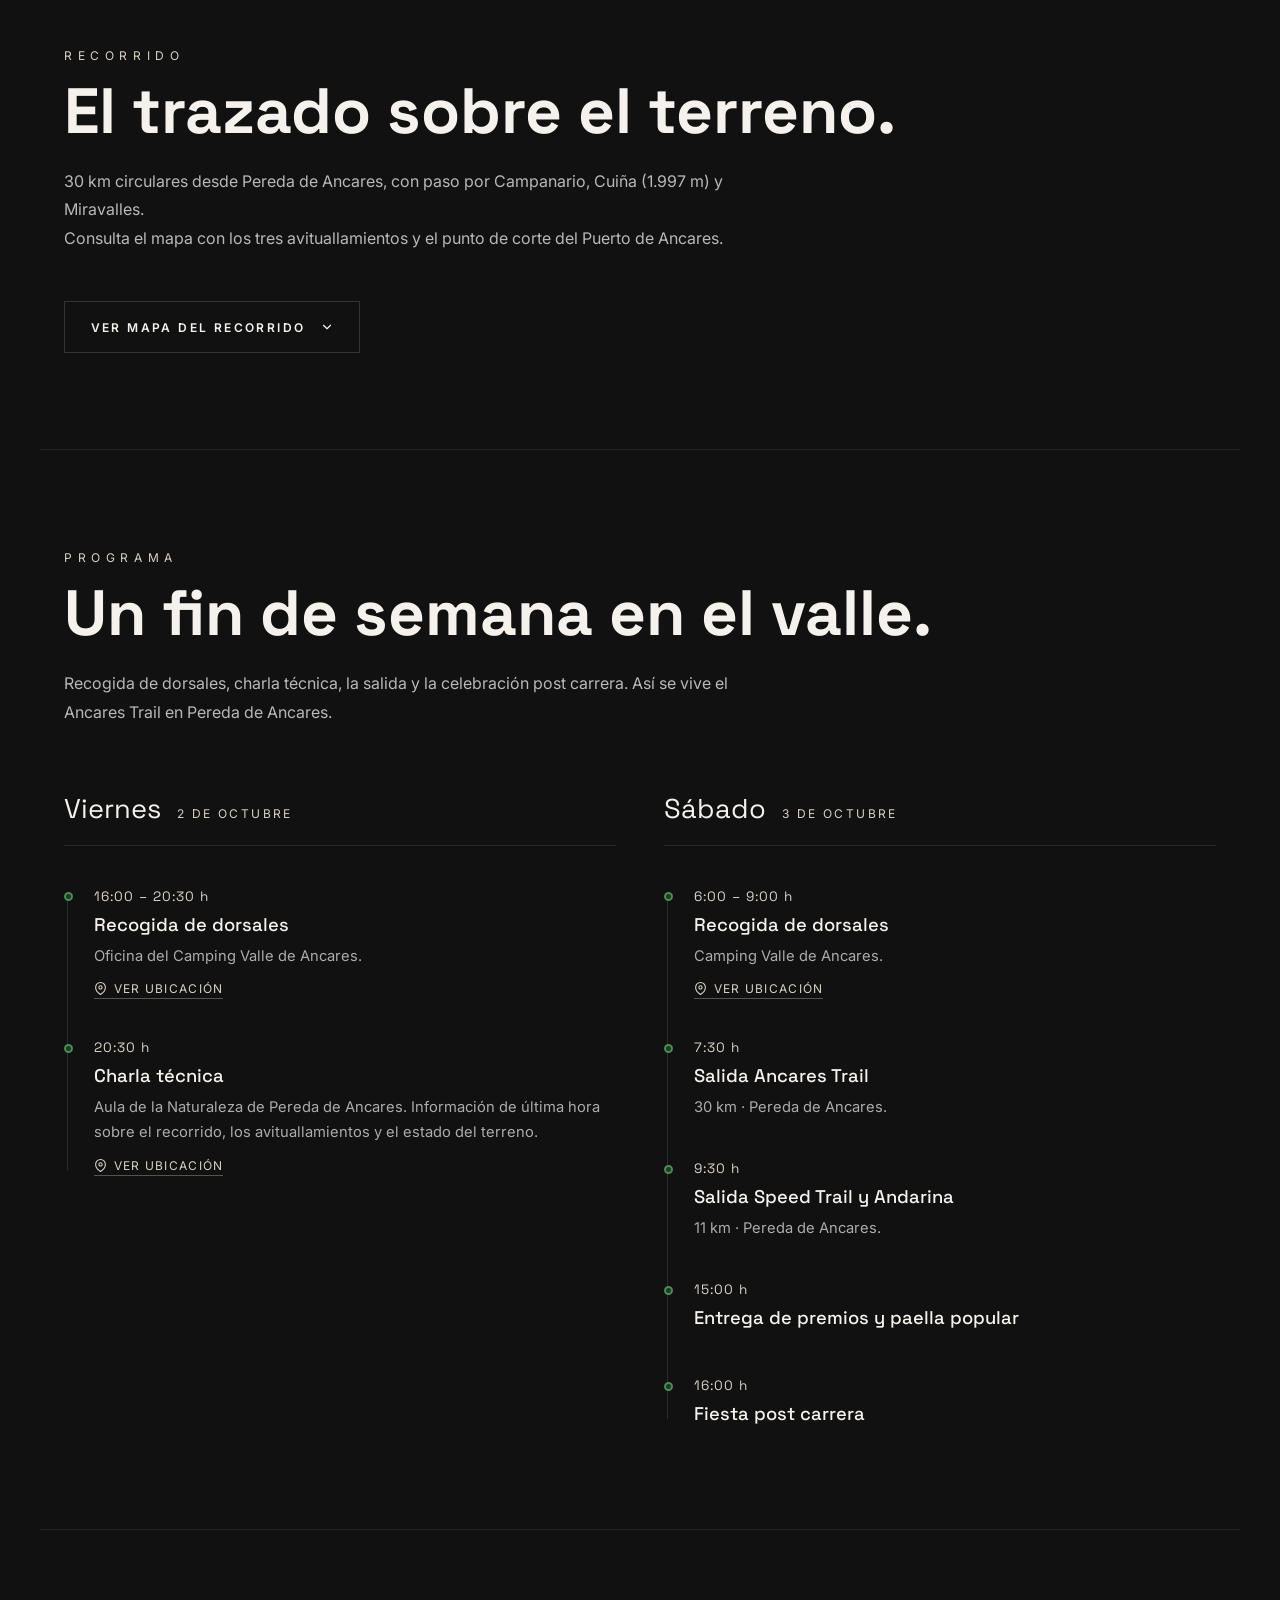
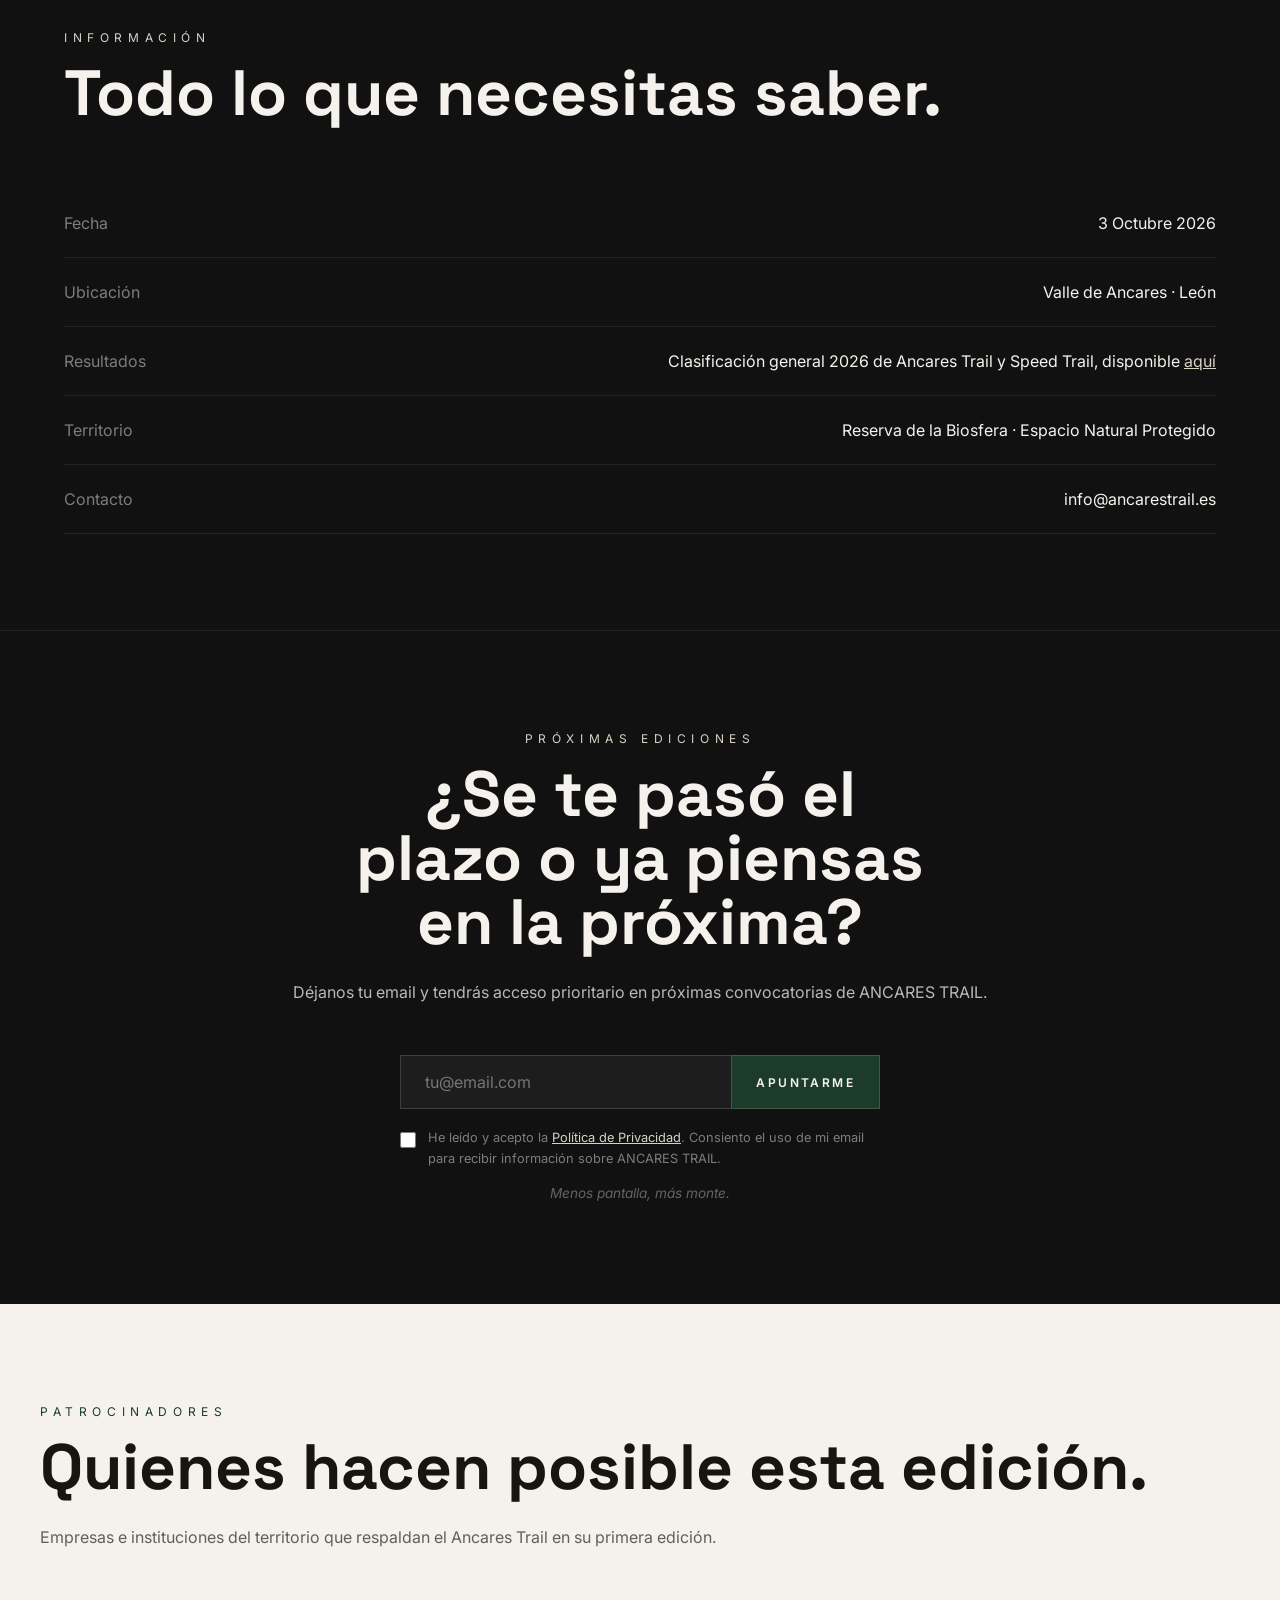
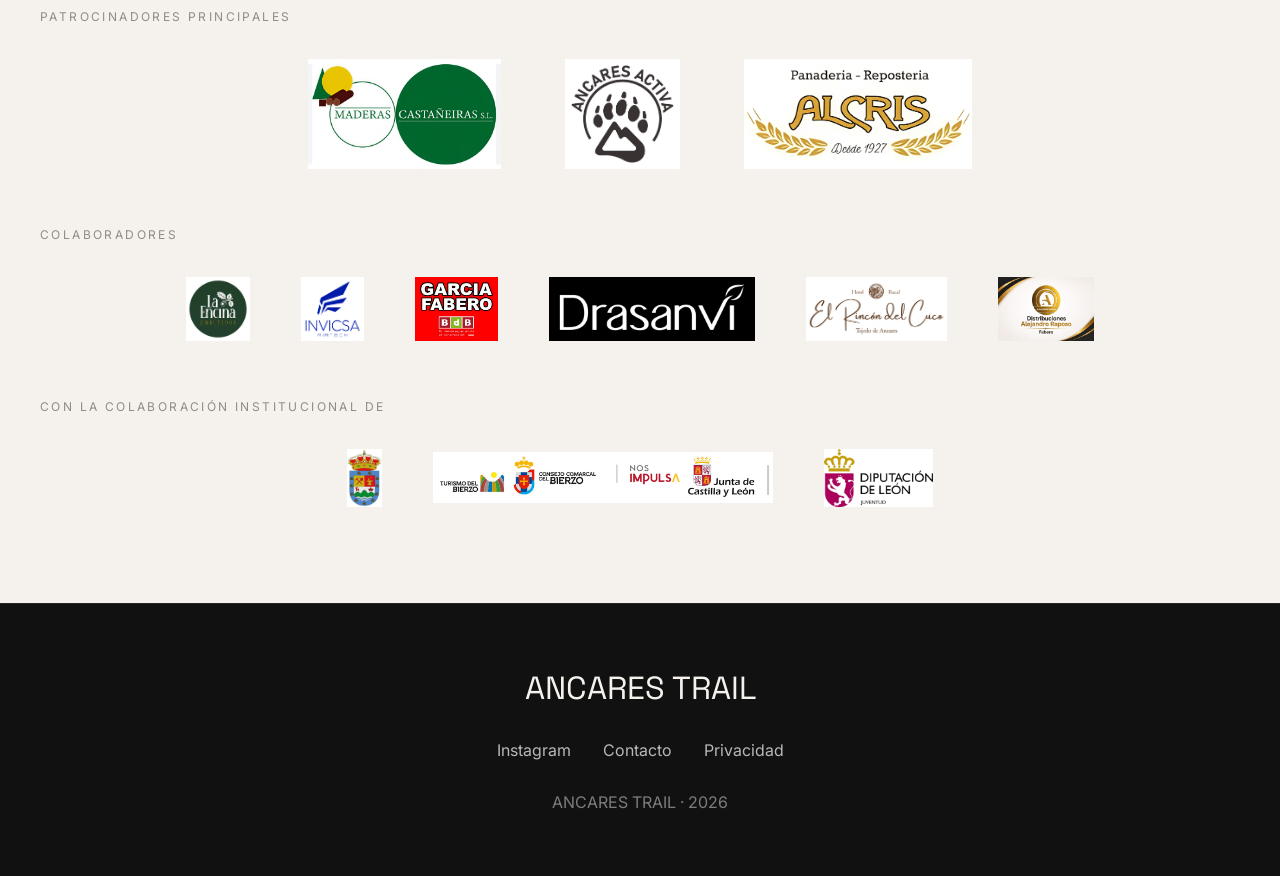
==== commit afa80dc6: "Add files via upload" ====
--- a/index.html
+++ b/index.html
@@ -1101,11 +1101,19 @@
       <div class="card-actions">
         <a class="enroll-btn" href="AncaresTrail2026-30km_Clasificacion-2026.pdf" target="_blank" rel="noopener">Resultados 2026</a>
         <a class="material-btn photo-btn" href="https://drive.google.com/drive/folders/19VQnlDBlOLACDAMYYwbOBzEjXaqf3F6Y" target="_blank" rel="noopener">
-          <span>Fotos 2026: bajada del Cuiña</span>
+          <span>Fotos 2026: Pedro Cela</span>
           <svg viewBox="0 0 24 24" fill="none" stroke="currentColor" stroke-width="2" stroke-linecap="round" stroke-linejoin="round"><path d="M23 19a2 2 0 0 1-2 2H3a2 2 0 0 1-2-2V8a2 2 0 0 1 2-2h4l2-3h6l2 3h4a2 2 0 0 1 2 2z"></path><circle cx="12" cy="13" r="4"></circle></svg>
         </a>
         <a class="material-btn photo-btn" href="https://drive.google.com/drive/folders/1TUHdBTzyOmgcp3vZuVvVQp-pe38COf92" target="_blank" rel="noopener">
-          <span>Fotos 2026: bajada de Miravalles</span>
+          <span>Fotos 2026: Diego Carrera</span>
+          <svg viewBox="0 0 24 24" fill="none" stroke="currentColor" stroke-width="2" stroke-linecap="round" stroke-linejoin="round"><path d="M23 19a2 2 0 0 1-2 2H3a2 2 0 0 1-2-2V8a2 2 0 0 1 2-2h4l2-3h6l2 3h4a2 2 0 0 1 2 2z"></path><circle cx="12" cy="13" r="4"></circle></svg>
+        </a>
+        <a class="material-btn photo-btn" href="https://drive.google.com/drive/folders/1YNIETi6JBr6xtvP88XeZfi80o5Q0sMcT" target="_blank" rel="noopener">
+          <span>Fotos 2026: Jessica Losada</span>
+          <svg viewBox="0 0 24 24" fill="none" stroke="currentColor" stroke-width="2" stroke-linecap="round" stroke-linejoin="round"><path d="M23 19a2 2 0 0 1-2 2H3a2 2 0 0 1-2-2V8a2 2 0 0 1 2-2h4l2-3h6l2 3h4a2 2 0 0 1 2 2z"></path><circle cx="12" cy="13" r="4"></circle></svg>
+        </a>
+        <a class="material-btn photo-btn" href="https://drive.google.com/drive/folders/1j1HvmYEbhUhcSYAHCc8gHM5Y3nD0wNCh" target="_blank" rel="noopener">
+          <span>Fotos 2026: Rubén López</span>
           <svg viewBox="0 0 24 24" fill="none" stroke="currentColor" stroke-width="2" stroke-linecap="round" stroke-linejoin="round"><path d="M23 19a2 2 0 0 1-2 2H3a2 2 0 0 1-2-2V8a2 2 0 0 1 2-2h4l2-3h6l2 3h4a2 2 0 0 1 2 2z"></path><circle cx="12" cy="13" r="4"></circle></svg>
         </a>
         <button class="material-btn" type="button" onclick="openMaterial('30k')">
@@ -1117,7 +1125,7 @@
           <svg viewBox="0 0 24 24" fill="none" stroke="currentColor" stroke-width="2" stroke-linecap="round" stroke-linejoin="round"><path d="M12 3v12"></path><polyline points="7 10 12 15 17 10"></polyline><path d="M5 21h14"></path></svg>
         </a>
       </div>
-      <p class="gpx-note">Fotos de Pedro Cela (Cuiña) y Diego Carrera (Miravalles). Descárgalas directamente desde la carpeta de Google Drive.</p>
+      <p class="gpx-note">Fotos de Pedro Cela (Cuiña), Diego Carrera (Miravalles), Jessica Losada y Rubén López. Descárgalas directamente desde la carpeta de Google Drive.</p>
     </div>
 
     <div class="card">
@@ -1136,9 +1144,10 @@
       </div>
       <div class="card-actions">
         <a class="enroll-btn" href="SpeedTrail-Ancares2026-11km_Clasificacion-2026.pdf" target="_blank" rel="noopener">Resultados 2026</a>
-        <button class="material-btn photo-btn" type="button" disabled>
-          <span>FOTOS 2026: Próximamente</span>
-        </button>
+        <a class="material-btn photo-btn" href="https://drive.google.com/drive/folders/1mDoiNA8k4t3h32qOk12YpX-O2usnjlLy" target="_blank" rel="noopener">
+          <span>Fotos 2026: Ainhoa Araujo</span>
+          <svg viewBox="0 0 24 24" fill="none" stroke="currentColor" stroke-width="2" stroke-linecap="round" stroke-linejoin="round"><path d="M23 19a2 2 0 0 1-2 2H3a2 2 0 0 1-2-2V8a2 2 0 0 1 2-2h4l2-3h6l2 3h4a2 2 0 0 1 2 2z"></path><circle cx="12" cy="13" r="4"></circle></svg>
+        </a>
         <button class="material-btn" type="button" onclick="openMaterial('11k')">
           <span>Material obligatorio</span>
           <svg viewBox="0 0 24 24" fill="none" stroke="currentColor" stroke-width="2" stroke-linecap="round" stroke-linejoin="round"><line x1="5" y1="12" x2="19" y2="12"></line><polyline points="12 5 19 12 12 19"></polyline></svg>
@@ -1148,6 +1157,7 @@
           <svg viewBox="0 0 24 24" fill="none" stroke="currentColor" stroke-width="2" stroke-linecap="round" stroke-linejoin="round"><path d="M12 3v12"></path><polyline points="7 10 12 15 17 10"></polyline><path d="M5 21h14"></path></svg>
         </a>
       </div>
+      <p class="gpx-note">Fotos de Ainhoa Araujo. Descárgalas directamente desde la carpeta de Google Drive.</p>
     </div>
   </div>
 </section>
